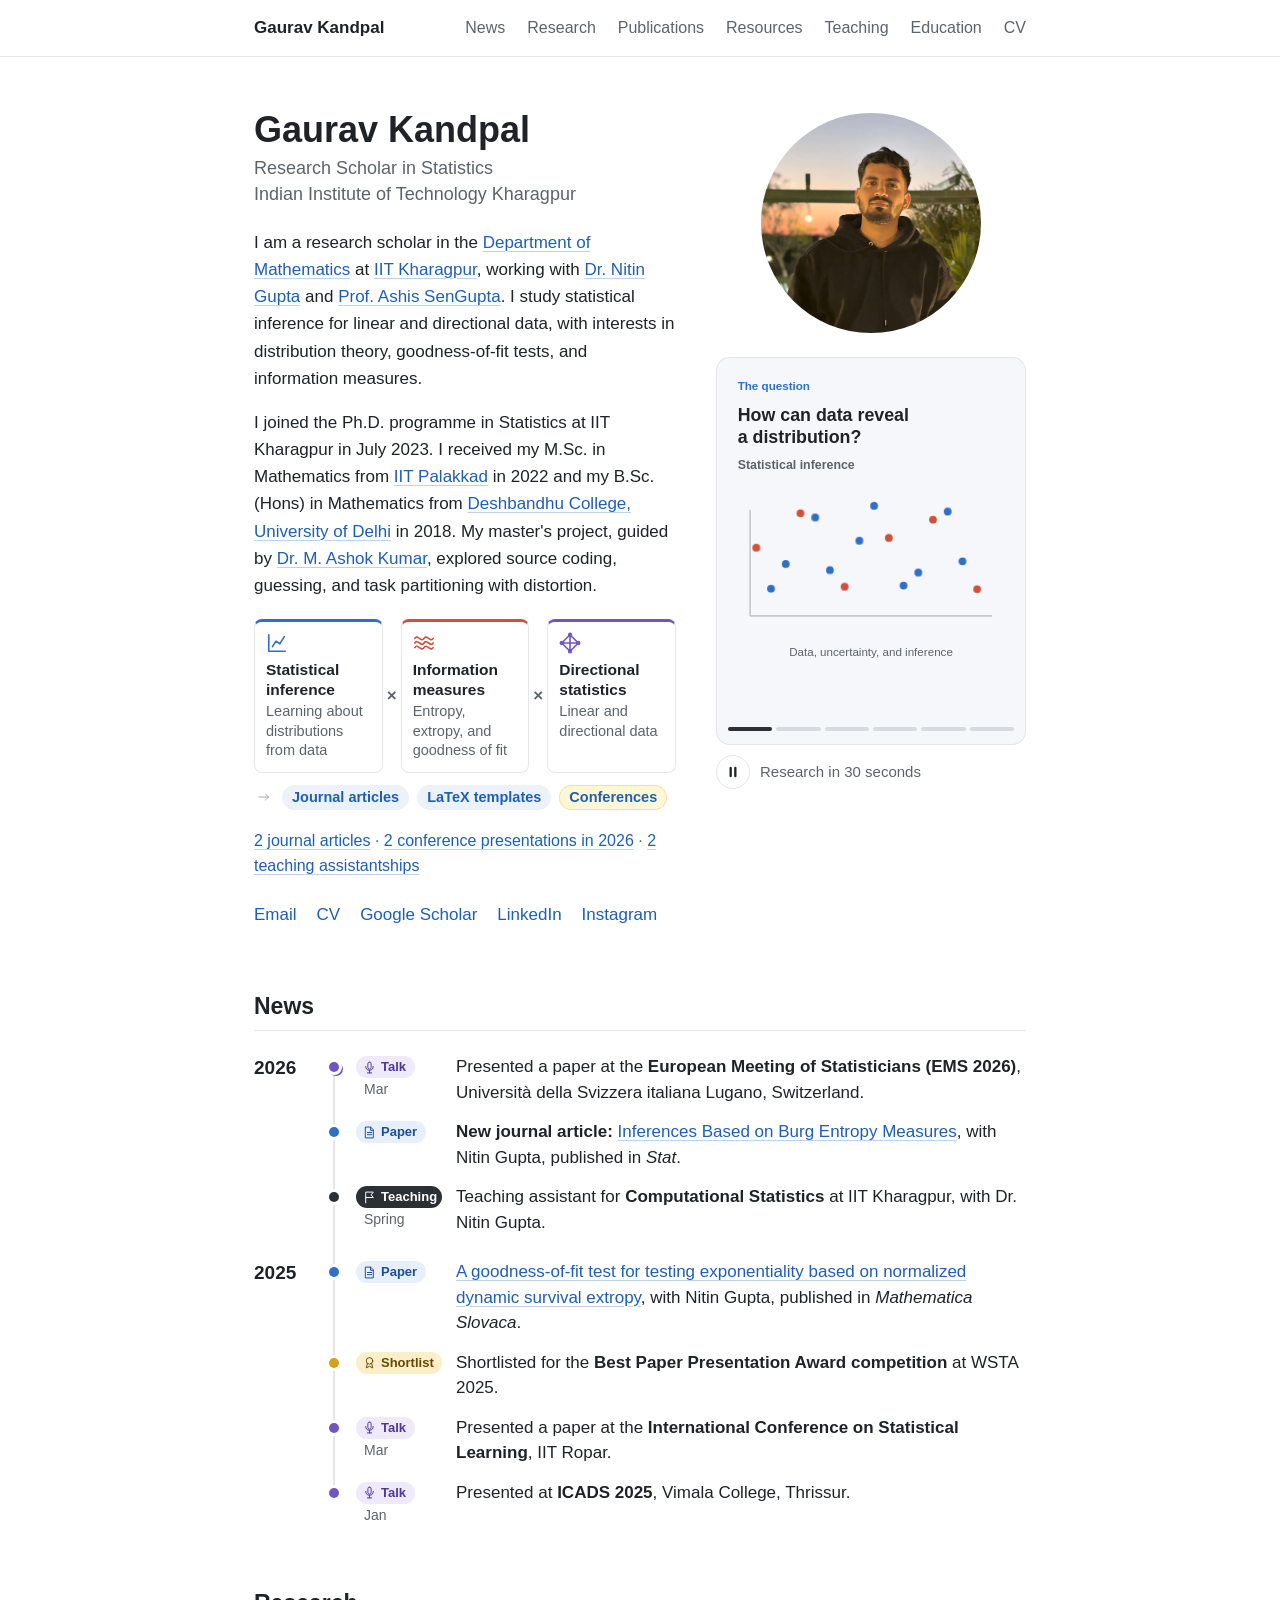
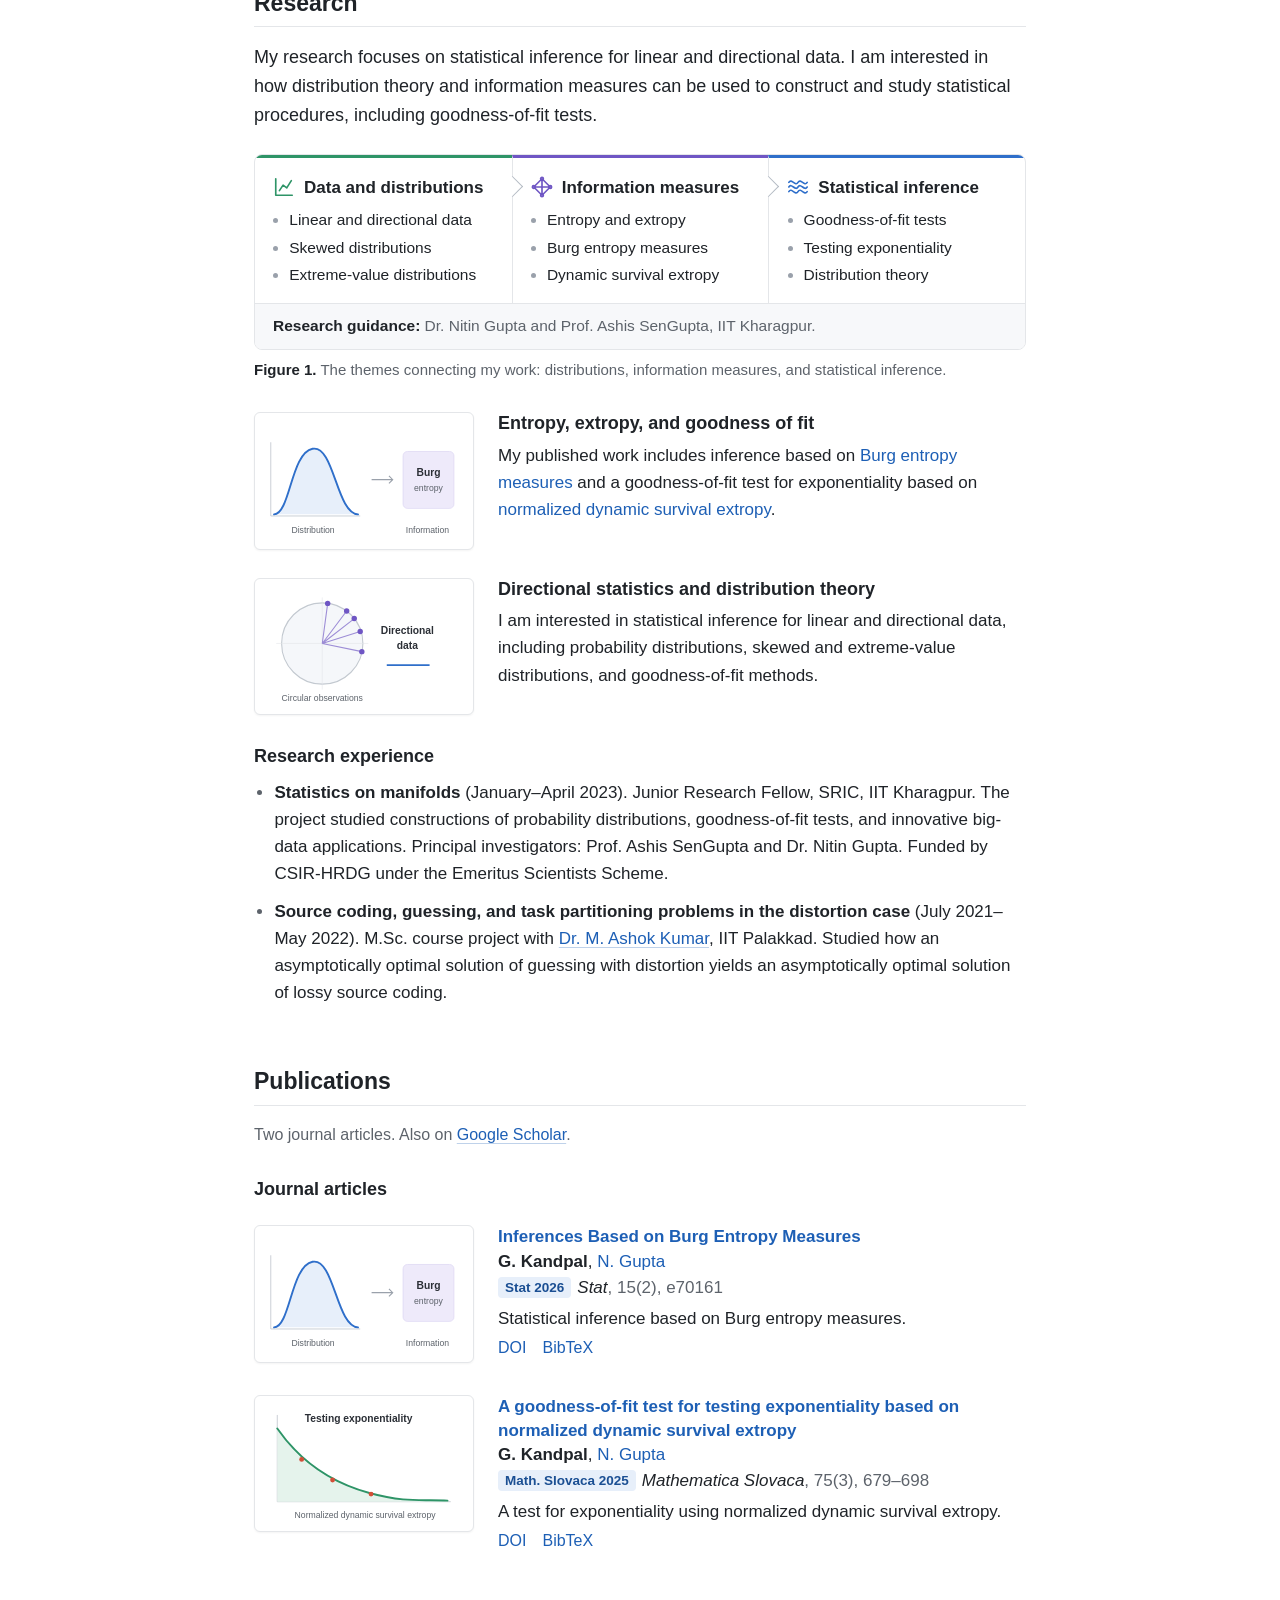
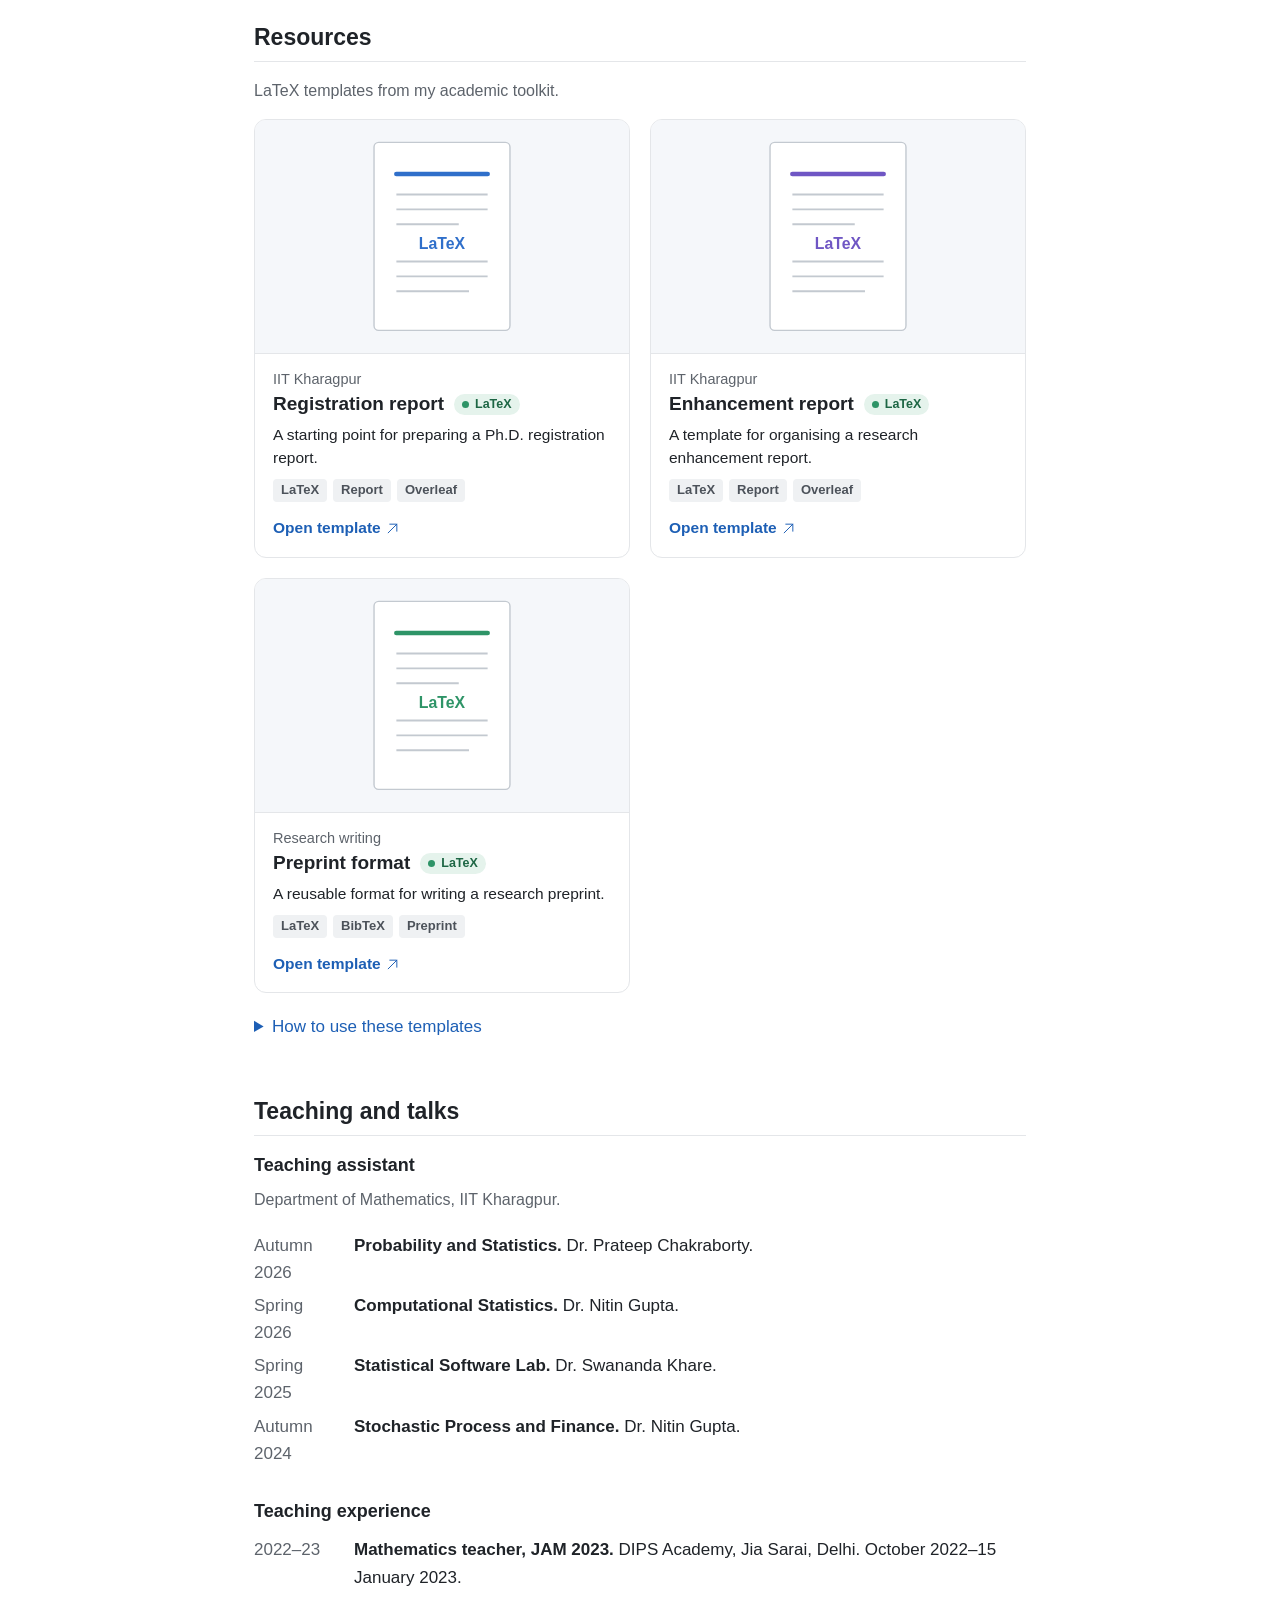
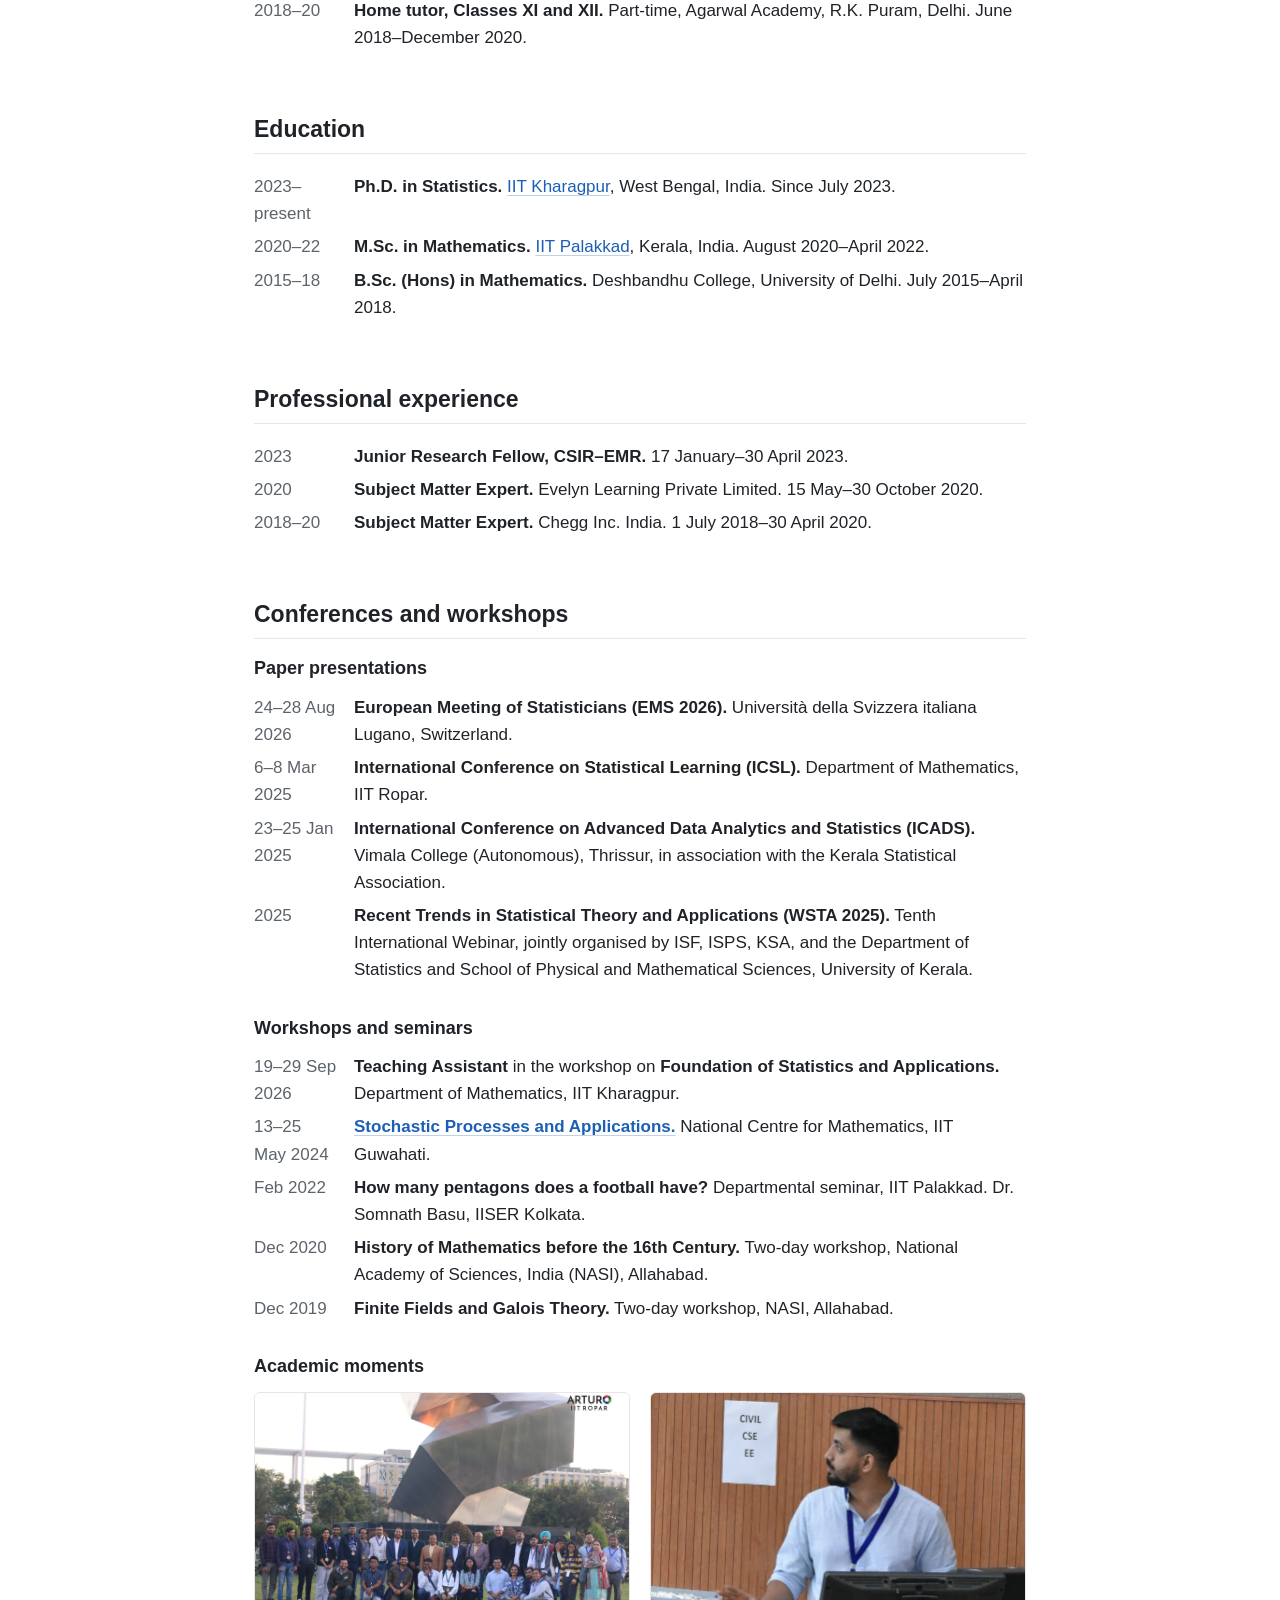
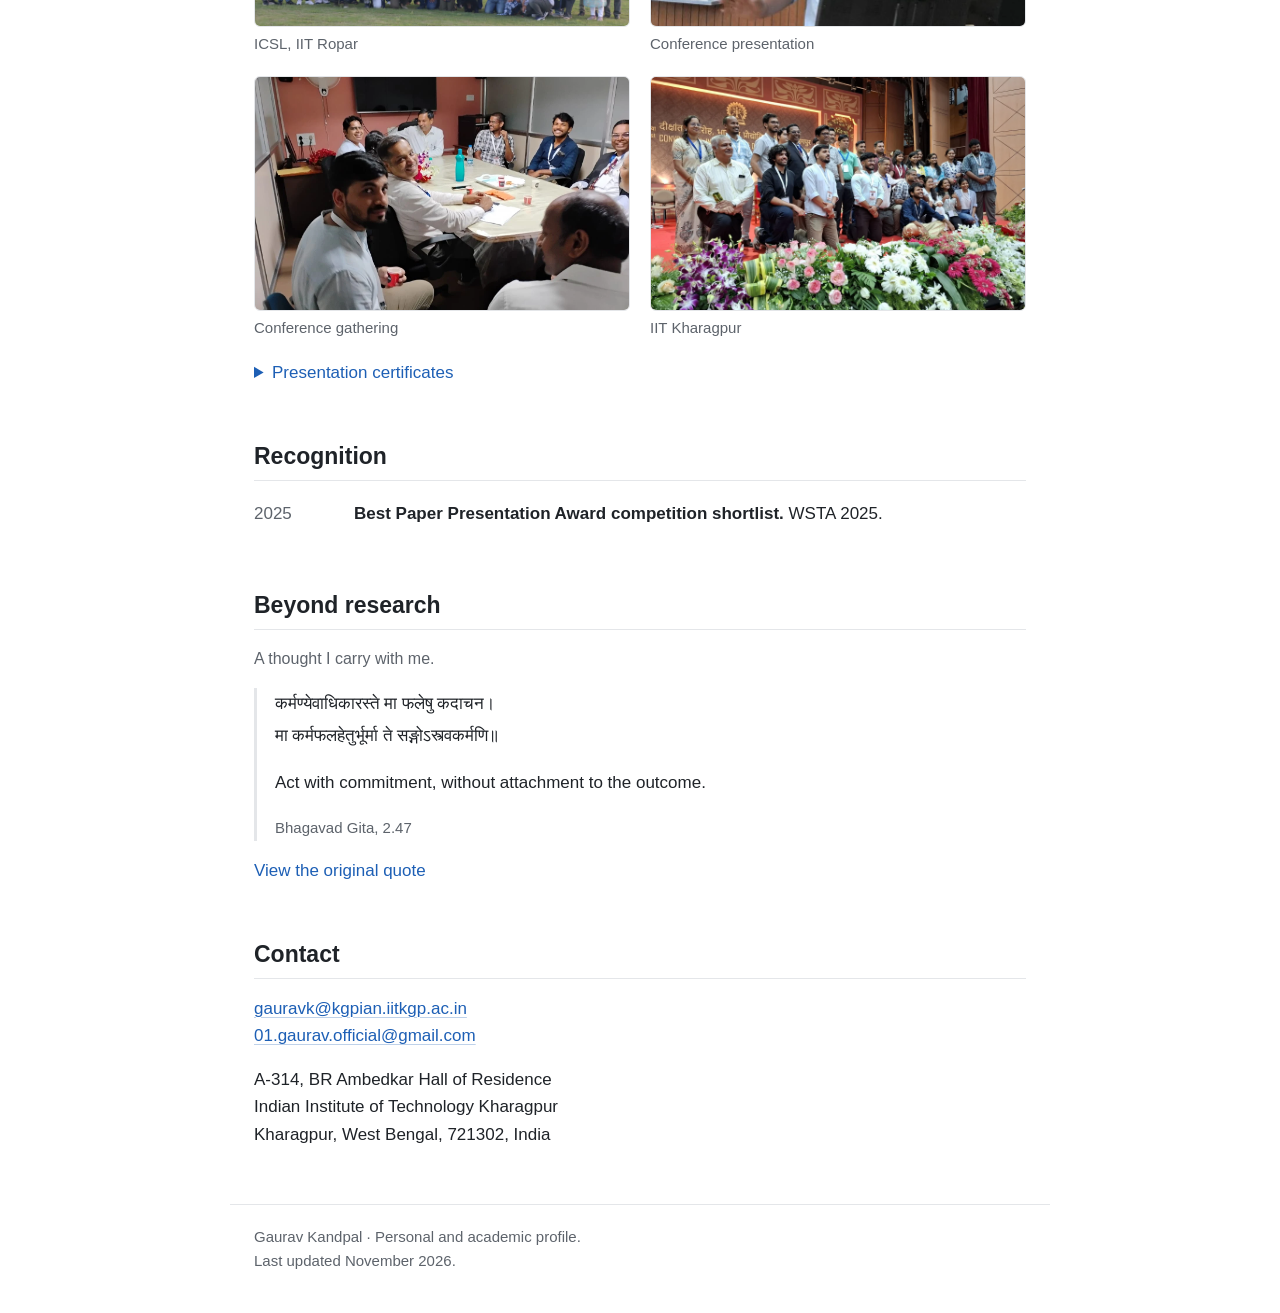
==== index.html @ 9974dfd2 "Update index.html" ====
<!doctype html>
<html lang="en">
<head>
  <meta charset="utf-8">
  <meta name="viewport" content="width=device-width, initial-scale=1">
  <title>Gaurav Kandpal</title>
  <meta name="description" content="Gaurav Kandpal, Research Scholar in Statistics at IIT Kharagpur. Statistical inference, directional statistics, goodness-of-fit tests, entropy and extropy.">
  <meta name="theme-color" content="#ffffff">
  <meta property="og:title" content="Gaurav Kandpal | Statistics, IIT Kharagpur">
  <meta property="og:description" content="Personal and academic profile, research, publications, teaching, and resources.">
  <meta property="og:type" content="website">
  <link rel="icon" href="assets/favicon.svg" type="image/svg+xml">
  <link rel="preload" href="assets/SourceSans3-Roman.woff2" as="font" type="font/woff2" crossorigin>
  <link rel="stylesheet" href="style.css">
  <script src="app.js" defer></script>
</head>
<body>
<a class="skip" href="#main">Skip to content</a>
<svg class="symbol-library" xmlns="http://www.w3.org/2000/svg" aria-hidden="true"><defs>
  <symbol id="icon-chart" viewBox="0 0 24 24"><path d="M3 3v18h18M7 16l4-6 4 3 5-8"/></symbol>
  <symbol id="icon-wave" viewBox="0 0 24 24"><path d="M2 7c3-5 7 5 10 0s7 5 10 0M2 12c3-5 7 5 10 0s7 5 10 0M2 17c3-5 7 5 10 0s7 5 10 0"/></symbol>
  <symbol id="icon-model" viewBox="0 0 24 24"><path d="M12 3 3 12l9 9 9-9zM3 12h18M12 3v18"/><circle cx="12" cy="3" r="1.5"/><circle cx="3" cy="12" r="1.5"/><circle cx="21" cy="12" r="1.5"/><circle cx="12" cy="21" r="1.5"/></symbol>
  <symbol id="icon-paper" viewBox="0 0 24 24"><path d="M5 2h9l5 5v15H5zM14 2v6h5M8 12h8M8 16h8"/></symbol>
  <symbol id="icon-talk" viewBox="0 0 24 24"><rect x="9" y="2" width="6" height="13" rx="3"/><path d="M5 10a7 7 0 0 0 14 0M12 17v5M8 22h8"/></symbol>
  <symbol id="icon-award" viewBox="0 0 24 24"><circle cx="12" cy="9" r="6"/><path d="m8 14-2 8 6-3 6 3-2-8"/></symbol>
  <symbol id="icon-flag" viewBox="0 0 24 24"><path d="M5 22V2h14l-4 5 4 5H5"/></symbol>
  <symbol id="icon-arrow" viewBox="0 0 24 24"><path d="M2 12h19m-6-6 6 6-6 6"/></symbol>
  <symbol id="icon-pause" viewBox="0 0 24 24"><path d="M8 5v14M16 5v14" stroke-width="4"/></symbol>
  <symbol id="icon-play" viewBox="0 0 24 24"><path d="m8 4 12 8-12 8z" fill="currentColor" stroke="none"/></symbol>
  <symbol id="icon-out" viewBox="0 0 24 24"><path d="M7 4h13v13M20 4 4 20"/></symbol>
</defs></svg>
<header class="top"><div class="wrap top-inner">
  <a class="top-name" href="#about">Gaurav Kandpal</a>
  <nav class="top-nav" aria-label="Sections"><a href="#news">News</a><a href="#research">Research</a><a href="#publications">Publications</a><a href="#resources">Resources</a><a class="optional" href="#teaching">Teaching</a><a class="optional" href="#education">Education</a><a href="cv.html">CV</a></nav>
</div></header>
<main class="wrap" id="main">
<section class="intro" id="about">
  <div class="intro-text">
    <div class="intro-head"><h1>Gaurav Kandpal</h1><p class="role">Research Scholar in Statistics<span>Indian Institute of Technology Kharagpur</span></p></div>
    <div class="intro-body">
      <p>I am a research scholar in the <a href="https://www.iitkgp.ac.in/department/MA">Department of Mathematics</a> at <a href="https://www.iitkgp.ac.in/">IIT Kharagpur</a>, working with <a href="https://www.iitkgp.ac.in/department/MA/faculty/ma-nitin.gupta">Dr. Nitin Gupta</a> and <a href="https://faculty.ucr.edu/~ashis/">Prof. Ashis SenGupta</a>. I study statistical inference for linear and directional data, with interests in distribution theory, goodness-of-fit tests, and information measures.</p>
      <p>I joined the Ph.D. programme in Statistics at IIT Kharagpur in July 2023. I received my M.Sc. in Mathematics from <a href="https://iitpkd.ac.in/">IIT Palakkad</a> in 2022 and my B.Sc. (Hons) in Mathematics from <a href="https://www.du.ac.in/">Deshbandhu College, University of Delhi</a> in 2018. My master's project, guided by <a href="https://iitpkd.ac.in/people/ashokm">Dr. M. Ashok Kumar</a>, explored source coding, guessing, and task partitioning with distortion.</p>
      <div class="field-map" role="group" aria-label="Research at a glance"><div class="field-grid">
        <div class="field field-blue"><svg class="icon" aria-hidden="true"><use href="#icon-chart"/></svg><b>Statistical inference</b><span>Learning about distributions from data</span></div><span class="multiply" aria-hidden="true">&times;</span>
        <div class="field field-red"><svg class="icon" aria-hidden="true"><use href="#icon-wave"/></svg><b>Information measures</b><span>Entropy, extropy, and goodness of fit</span></div><span class="multiply" aria-hidden="true">&times;</span>
        <div class="field field-violet"><svg class="icon" aria-hidden="true"><use href="#icon-model"/></svg><b>Directional statistics</b><span>Linear and directional data</span></div>
      </div><p class="field-flow"><svg class="icon flow-arrow" aria-hidden="true"><use href="#icon-arrow"/></svg><a class="pill" href="#publications">Journal articles</a><a class="pill" href="#resources">LaTeX templates</a><a class="pill pill-gold" href="#conferences">Conferences</a></p></div>
      <p class="glance"><a href="#publications">2 journal articles</a> &middot; <a href="#conferences">2 conference presentations in 2026</a> &middot; <a href="#teaching">2 teaching assistantships</a></p>
      <p class="links"><a href="mailto:gauravk@kgpian.iitkgp.ac.in">Email</a><a href="cv.html">CV</a><a href="https://scholar.google.com/citations?user=chG6Z4gAAAAJ&amp;hl=en&amp;oi=ao">Google Scholar</a><a href="https://www.linkedin.com/in/gauravk0228/">LinkedIn</a><a href="https://www.instagram.com/_gaurav_k_2801/">Instagram</a></p>
    </div>
  </div>
  <div class="intro-side">
    <a class="portrait" href="assets/portrait.webp" aria-label="View Gaurav Kandpal's photograph"><img src="assets/portrait.webp" alt="Gaurav Kandpal" width="720" height="900" fetchpriority="high"></a>
    <figure class="story" aria-label="Research in 30 seconds">
      <div class="story-screen"><div id="story-stage" class="story-stage" role="img" aria-label="Statistical inference for linear and directional data"></div><div class="story-progress" role="group" aria-label="Animation scenes"></div></div>
      <figcaption class="story-caption"><button class="story-toggle" type="button" aria-label="Pause animation" title="Pause animation"><svg class="icon" aria-hidden="true"><use href="#icon-pause"/></svg></button><span>Research in 30 seconds</span></figcaption>
      <noscript><p>Statistical inference, information measures, directional data, goodness-of-fit tests, and distribution theory.</p></noscript>
    </figure>
  </div>
</section>
<section id="news"><h2>News</h2><div class="news-timeline">
  <div class="news-year"><h3>2026</h3><ul class="news-list">
<li class="news-item talk-news"><div class="news-meta"><span class="news-tag"><svg class="icon" aria-hidden="true"><use href="#icon-talk"/></svg>Talk</span><span class="news-date">Mar</span></div><p>Presented a paper at the <b>European Meeting of Statisticians (EMS 2026)</b>, Università della Svizzera italiana Lugano, Switzerland.</p></li>
    <li class="news-item paper-news"><div class="news-meta"><span class="news-tag"><svg class="icon" aria-hidden="true"><use href="#icon-paper"/></svg>Paper</span></div><p><b>New journal article:</b> <a href="#burg-paper">Inferences Based on Burg Entropy Measures</a>, with Nitin Gupta, published in <i>Stat</i>.</p></li>
    <li class="news-item career-news"><div class="news-meta"><span class="news-tag"><svg class="icon" aria-hidden="true"><use href="#icon-flag"/></svg>Teaching</span><span class="news-date">Spring</span></div><p>Teaching assistant for <b>Computational Statistics</b> at IIT Kharagpur, with Dr. Nitin Gupta.</p></li>
  </ul></div>
  <div class="news-year"><h3>2025</h3><ul class="news-list">
    <li class="news-item paper-news"><div class="news-meta"><span class="news-tag"><svg class="icon" aria-hidden="true"><use href="#icon-paper"/></svg>Paper</span></div><p><a href="#extropy-paper">A goodness-of-fit test for testing exponentiality based on normalized dynamic survival extropy</a>, with Nitin Gupta, published in <i>Mathematica Slovaca</i>.</p></li>
    <li class="news-item award-news"><div class="news-meta"><span class="news-tag"><svg class="icon" aria-hidden="true"><use href="#icon-award"/></svg>Shortlist</span></div><p>Shortlisted for the <b>Best Paper Presentation Award competition</b> at WSTA 2025.</p></li>
    <li class="news-item talk-news"><div class="news-meta"><span class="news-tag"><svg class="icon" aria-hidden="true"><use href="#icon-talk"/></svg>Talk</span><span class="news-date">Mar</span></div><p>Presented a paper at the <b>International Conference on Statistical Learning</b>, IIT Ropar.</p></li>
    <li class="news-item talk-news"><div class="news-meta"><span class="news-tag"><svg class="icon" aria-hidden="true"><use href="#icon-talk"/></svg>Talk</span><span class="news-date">Jan</span></div><p>Presented at <b>ICADS 2025</b>, Vimala College, Thrissur.</p></li>
  </ul></div>
</div></section>
<section id="research"><h2>Research</h2>
  <p class="lede">My research focuses on statistical inference for linear and directional data. I am interested in how distribution theory and information measures can be used to construct and study statistical procedures, including goodness-of-fit tests.</p>
  <figure class="research-map"><div class="research-map-grid">
    <div class="research-column green"><p><svg class="icon" aria-hidden="true"><use href="#icon-chart"/></svg>Data and distributions</p><ul><li>Linear and directional data</li><li>Skewed distributions</li><li>Extreme-value distributions</li></ul></div>
    <div class="research-column violet"><p><svg class="icon" aria-hidden="true"><use href="#icon-model"/></svg>Information measures</p><ul><li>Entropy and extropy</li><li>Burg entropy measures</li><li>Dynamic survival extropy</li></ul></div>
    <div class="research-column blue"><p><svg class="icon" aria-hidden="true"><use href="#icon-wave"/></svg>Statistical inference</p><ul><li>Goodness-of-fit tests</li><li>Testing exponentiality</li><li>Distribution theory</li></ul></div>
    <p class="research-base"><b>Research guidance:</b> Dr. Nitin Gupta and Prof. Ashis SenGupta, IIT Kharagpur.</p>
  </div><figcaption><b>Figure 1.</b> The themes connecting my work: distributions, information measures, and statistical inference.</figcaption></figure>
  <article class="research-row motion-card"><div class="figure-frame" data-figure="entropy"></div><div><h3>Entropy, extropy, and goodness of fit</h3><p>My published work includes inference based on <a href="#burg-paper">Burg entropy measures</a> and a goodness-of-fit test for exponentiality based on <a href="#extropy-paper">normalized dynamic survival extropy</a>.</p></div></article>
  <article class="research-row motion-card"><div class="figure-frame" data-figure="directional"></div><div><h3>Directional statistics and distribution theory</h3><p>I am interested in statistical inference for linear and directional data, including probability distributions, skewed and extreme-value distributions, and goodness-of-fit methods.</p></div></article>
  <h3>Research experience</h3><ul class="projects">
    <li><b>Statistics on manifolds</b> (January&ndash;April 2023). Junior Research Fellow, SRIC, IIT Kharagpur. The project studied constructions of probability distributions, goodness-of-fit tests, and innovative big-data applications. Principal investigators: Prof. Ashis SenGupta and Dr. Nitin Gupta. Funded by CSIR-HRDG under the Emeritus Scientists Scheme.</li>
    <li><b>Source coding, guessing, and task partitioning problems in the distortion case</b> (July 2021&ndash;May 2022). M.Sc. course project with <a href="https://iitpkd.ac.in/people/ashokm">Dr. M. Ashok Kumar</a>, IIT Palakkad. Studied how an asymptotically optimal solution of guessing with distortion yields an asymptotically optimal solution of lossy source coding.</li>
  </ul>
</section>
<section id="publications"><h2>Publications</h2><p class="aside">Two journal articles. Also on <a href="https://scholar.google.com/citations?user=chG6Z4gAAAAJ&amp;hl=en&amp;oi=ao">Google Scholar</a>.</p><h3>Journal articles</h3>
  <ol class="publications">
    <li class="publication motion-card" id="burg-paper"><div class="figure-frame" data-figure="entropy"></div><div><a class="publication-title" href="https://doi.org/10.1002/sta4.70161">Inferences Based on Burg Entropy Measures</a><span class="authors"><b>G. Kandpal</b>, <a href="https://www.iitkgp.ac.in/department/MA/faculty/ma-nitin.gupta">N. Gupta</a></span><span class="venue"><span class="badge">Stat 2026</span><i>Stat</i>, 15(2), e70161</span><p class="publication-note">Statistical inference based on Burg entropy measures.</p><div class="publication-links"><a href="https://doi.org/10.1002/sta4.70161">DOI</a><button type="button" data-bib="bib-burg" aria-expanded="false" aria-controls="bib-burg">BibTeX</button></div><pre class="bib" id="bib-burg" hidden>@article{kandpal2026burg,
  title = {Inferences Based on Burg Entropy Measures},
  author = {Kandpal, Gaurav and Gupta, Nitin},
  journal = {Stat},
  volume = {15},
  number = {2},
  pages = {e70161},
  year = {2026},
  doi = {10.1002/sta4.70161}
}</pre></div></li>
    <li class="publication motion-card" id="extropy-paper"><div class="figure-frame" data-figure="exponential"></div><div><a class="publication-title" href="https://doi.org/10.1515/ms-2025-0050">A goodness-of-fit test for testing exponentiality based on normalized dynamic survival extropy</a><span class="authors"><b>G. Kandpal</b>, <a href="https://www.iitkgp.ac.in/department/MA/faculty/ma-nitin.gupta">N. Gupta</a></span><span class="venue"><span class="badge">Math. Slovaca 2025</span><i>Mathematica Slovaca</i>, 75(3), 679&ndash;698</span><p class="publication-note">A test for exponentiality using normalized dynamic survival extropy.</p><div class="publication-links"><a href="https://doi.org/10.1515/ms-2025-0050">DOI</a><button type="button" data-bib="bib-extropy" aria-expanded="false" aria-controls="bib-extropy">BibTeX</button></div><pre class="bib" id="bib-extropy" hidden>@article{kandpal2025extropy,
  title = {A goodness-of-fit test for testing exponentiality
           based on normalized dynamic survival extropy},
  author = {Kandpal, Gaurav and Gupta, Nitin},
  journal = {Mathematica Slovaca},
  volume = {75},
  number = {3},
  pages = {679--698},
  year = {2025},
  doi = {10.1515/ms-2025-0050}
}</pre></div></li>
  </ol>
</section>
<section id="resources"><h2>Resources</h2><p class="aside">LaTeX templates from my academic toolkit.</p><div class="resources-grid">
  <article class="resource motion-card"><div class="resource-figure" data-document="Registration report"></div><div class="resource-body"><p class="resource-sub">IIT Kharagpur</p><h3><a href="https://drive.google.com/file/d/1v6lrARr4kvzVKteRxZ3k4sRyKNLY1w00/view?usp=sharing">Registration report</a><span class="resource-label">LaTeX</span></h3><p>A starting point for preparing a Ph.D. registration report.</p><ul class="tags"><li>LaTeX</li><li>Report</li><li>Overleaf</li></ul><a class="resource-link" href="https://drive.google.com/file/d/1v6lrARr4kvzVKteRxZ3k4sRyKNLY1w00/view?usp=sharing">Open template <svg class="icon" aria-hidden="true"><use href="#icon-out"/></svg></a></div></article>
  <article class="resource motion-card"><div class="resource-figure" data-document="Enhancement report"></div><div class="resource-body"><p class="resource-sub">IIT Kharagpur</p><h3><a href="https://drive.google.com/file/d/1tfnVivuXycW6bYRBl7GaI7mobEVwZPBt/view?usp=sharing">Enhancement report</a><span class="resource-label">LaTeX</span></h3><p>A template for organising a research enhancement report.</p><ul class="tags"><li>LaTeX</li><li>Report</li><li>Overleaf</li></ul><a class="resource-link" href="https://drive.google.com/file/d/1tfnVivuXycW6bYRBl7GaI7mobEVwZPBt/view?usp=sharing">Open template <svg class="icon" aria-hidden="true"><use href="#icon-out"/></svg></a></div></article>
  <article class="resource motion-card"><div class="resource-figure" data-document="Research preprint"></div><div class="resource-body"><p class="resource-sub">Research writing</p><h3><a href="https://drive.google.com/file/d/1yzIr12hQRHCU3cCS72TBfUpImr64Kq9B/view?usp=sharing">Preprint format</a><span class="resource-label">LaTeX</span></h3><p>A reusable format for writing a research preprint.</p><ul class="tags"><li>LaTeX</li><li>BibTeX</li><li>Preprint</li></ul><a class="resource-link" href="https://drive.google.com/file/d/1yzIr12hQRHCU3cCS72TBfUpImr64Kq9B/view?usp=sharing">Open template <svg class="icon" aria-hidden="true"><use href="#icon-out"/></svg></a></div></article>
</div><details class="template-help"><summary>How to use these templates</summary><ol><li>Download the ZIP file from the template link.</li><li>In <a href="https://www.overleaf.com/">Overleaf</a>, choose <b>New Project &rarr; Upload Project</b> and select the ZIP.</li><li>Edit the <code>.tex</code> file, add your BibTeX references to <code>ref.bib</code>, and compile.</li></ol></details></section>
<section id="teaching"><h2>Teaching and talks</h2><h3>Teaching assistant</h3><p class="aside">Department of Mathematics, IIT Kharagpur.</p><ul class="dated"><li><span class="when">Autumn 2026</span><p><b>Probability and Statistics.</b> Dr. Prateep Chakraborty.</p></li><li><span class="when">Spring 2026</span><p><b>Computational Statistics.</b> Dr. Nitin Gupta.</p></li><li><span class="when">Spring 2025</span><p><b>Statistical Software Lab.</b> Dr. Swananda Khare.</p></li><li><span class="when">Autumn 2024</span><p><b>Stochastic Process and Finance.</b> Dr. Nitin Gupta.</p></li></ul><h3>Teaching experience</h3><ul class="dated"><li><span class="when">2022&ndash;23</span><p><b>Mathematics teacher, JAM 2023.</b> DIPS Academy, Jia Sarai, Delhi. October 2022&ndash;15 January 2023.</p></li><li><span class="when">2018&ndash;20</span><p><b>Home tutor, Classes XI and XII.</b> Part-time, Agarwal Academy, R.K. Puram, Delhi. June 2018&ndash;December 2020.</p></li></ul></section>
<section id="education"><h2>Education</h2><ul class="dated"><li><span class="when">2023&ndash;present</span><p><b>Ph.D. in Statistics.</b> <a href="https://www.iitkgp.ac.in/">IIT Kharagpur</a>, West Bengal, India. Since July 2023.</p></li><li><span class="when">2020&ndash;22</span><p><b>M.Sc. in Mathematics.</b> <a href="https://iitpkd.ac.in/">IIT Palakkad</a>, Kerala, India. August 2020&ndash;April 2022.</p></li><li><span class="when">2015&ndash;18</span><p><b>B.Sc. (Hons) in Mathematics.</b> Deshbandhu College, University of Delhi. July 2015&ndash;April 2018.</p></li></ul></section>
<section id="experience"><h2>Professional experience</h2><ul class="dated"><li><span class="when">2023</span><p><b>Junior Research Fellow, CSIR&ndash;EMR.</b> 17 January&ndash;30 April 2023.</p></li><li><span class="when">2020</span><p><b>Subject Matter Expert.</b> Evelyn Learning Private Limited. 15 May&ndash;30 October 2020.</p></li><li><span class="when">2018&ndash;20</span><p><b>Subject Matter Expert.</b> Chegg Inc. India. 1 July 2018&ndash;30 April 2020.</p></li></ul></section>
<section id="conferences"><h2>Conferences and workshops</h2><h3>Paper presentations</h3><ul class="dated"><li><span class="when">24&ndash;28 Aug 2026</span><p><b>European Meeting of Statisticians (EMS 2026).</b> Università della Svizzera italiana Lugano, Switzerland.</p></li><li><span class="when">6&ndash;8 Mar 2025</span><p><b>International Conference on Statistical Learning (ICSL).</b> Department of Mathematics, IIT Ropar.</p></li><li><span class="when">23&ndash;25 Jan 2025</span><p><b>International Conference on Advanced Data Analytics and Statistics (ICADS).</b> Vimala College (Autonomous), Thrissur, in association with the Kerala Statistical Association.</p></li><li><span class="when">2025</span><p><b>Recent Trends in Statistical Theory and Applications (WSTA 2025).</b> Tenth International Webinar, jointly organised by ISF, ISPS, KSA, and the Department of Statistics and School of Physical and Mathematical Sciences, University of Kerala.</p></li></ul>
  <h3>Workshops and seminars</h3><ul class="dated"><li><span class="when">19&ndash;29 Sep 2026</span><p><b>Teaching Assistant</b> in the workshop on <b>Foundation of Statistics and Applications.</b> Department of Mathematics, IIT Kharagpur.</p></li><li><span class="when">13&ndash;25 May 2024</span><p><a href="https://www.atmschools.org/school/2024/AIS/spa"><b>Stochastic Processes and Applications.</b></a> National Centre for Mathematics, IIT Guwahati.</p></li><li><span class="when">Feb 2022</span><p><b>How many pentagons does a football have?</b> Departmental seminar, IIT Palakkad. Dr. Somnath Basu, IISER Kolkata.</p></li><li><span class="when">Dec 2020</span><p><b>History of Mathematics before the 16th Century.</b> Two-day workshop, National Academy of Sciences, India (NASI), Allahabad.</p></li><li><span class="when">Dec 2019</span><p><b>Finite Fields and Galois Theory.</b> Two-day workshop, NASI, Allahabad.</p></li></ul>
  <h3>Academic moments</h3><div class="gallery"><a href="gallery-01.webp" data-gallery data-caption="ICSL, IIT Ropar"><img src="gallery-01.webp" alt="Group photograph at ICSL, IIT Ropar" width="1400" height="933" loading="lazy"><span>ICSL, IIT Ropar</span></a><a href="gallery-03.webp" data-gallery data-caption="International conference presentation"><img src="gallery-03.webp" alt="Gaurav Kandpal presenting at an international conference" width="1400" height="933" loading="lazy"><span>Conference presentation</span></a><a href="gallery-05.webp" data-gallery data-caption="Conference gathering"><img src="gallery-05.webp" alt="Gaurav Kandpal with conference participants" width="1400" height="933" loading="lazy"><span>Conference gathering</span></a><a href="gallery-07.webp" data-gallery data-caption="Academic gathering at IIT Kharagpur"><img src="gallery-07.webp" alt="Academic gathering at IIT Kharagpur" width="1400" height="933" loading="lazy"><span>IIT Kharagpur</span></a></div>
  <details class="certificates"><summary>Presentation certificates</summary><div class="gallery certificate-grid"><a href="gallery-02.webp" data-gallery data-caption="ICSL 2025: paper presentation"><img src="gallery-02.webp" alt="ICSL 2025 presentation certificate" loading="lazy"><span>ICSL 2025</span></a><a href="gallery-04.webp" data-gallery data-caption="WSTA 2025: paper presentation"><img src="gallery-04.webp" alt="WSTA 2025 presentation certificate" loading="lazy"><span>WSTA 2025</span></a><a href="gallery-06.webp" data-gallery data-caption="WSTA 2025: best-paper shortlist"><img src="gallery-06.webp" alt="Certificate confirming shortlisting for the WSTA Best Paper Presentation Award competition" loading="lazy"><span>WSTA best-paper shortlist</span></a><a href="gallery-08.webp" data-gallery data-caption="ICADS 2025: paper presentation"><img src="gallery-08.webp" alt="ICADS 2025 presentation certificate" loading="lazy"><span>ICADS 2025</span></a></div></details>
</section>
<section id="awards"><h2>Recognition</h2><ul class="dated"><li><span class="when">2025</span><p><b>Best Paper Presentation Award competition shortlist.</b> WSTA 2025.</p></li></ul></section>
<section id="personal"><h2>Beyond research</h2><p class="aside">A thought I carry with me.</p><blockquote><p lang="sa">कर्मण्येवाधिकारस्ते मा फलेषु कदाचन।<br>मा कर्मफलहेतुर्भूर्मा ते सङ्गोऽस्त्वकर्मणि॥</p><p>Act with commitment, without attachment to the outcome.</p><cite>Bhagavad Gita, 2.47</cite></blockquote><a href="assets/quote.webp" data-gallery data-caption="Quote for my life">View the original quote</a></section>
<section id="contact"><h2>Contact</h2><p><a href="mailto:gauravk@kgpian.iitkgp.ac.in">gauravk@kgpian.iitkgp.ac.in</a><br><a href="mailto:01.gaurav.official@gmail.com">01.gaurav.official@gmail.com</a></p><address>A-314, BR Ambedkar Hall of Residence<br>Indian Institute of Technology Kharagpur<br>Kharagpur, West Bengal, 721302, India</address></section>
</main><footer class="wrap foot"><p>Gaurav Kandpal &middot; Personal and academic profile.<br>Last updated November 2026.</p></footer>
<dialog id="photo-dialog" aria-labelledby="photo-caption"><button type="button" class="dialog-close" aria-label="Close photograph" title="Close photograph">&times;</button><img id="photo-full" alt=""><p id="photo-caption"></p></dialog>
</body></html>
---- style.css ----
@font-face {
  font-family:"Source Sans 3";
  src:url("assets/SourceSans3-Roman.woff2") format("woff2");
  font-style:normal;
  font-weight:200 900;
  font-display:swap
}
@font-face {
  font-family:"Source Sans 3";
  src:url("assets/SourceSans3-Italic.woff2") format("woff2");
  font-style:italic;
  font-weight:200 900;
  font-display:swap
}
@font-face {
  font-family:Noto Devanagari;
  src:url("assets/noto-devanagari-0.ttf");
  font-display:swap
}
:root {
  --ink:#1f2328;
  --muted:#5d636b;
  --rule:#e4e6e9;
  --link:#1d5fb5;
  --hover:#0f3f80;
  --blue:#2f6fca;
  --red:#d24f38;
  --violet:#6f56c4;
  --green:#2e9467;
  --gutter:24px;
  color-scheme:light
}
* {
  box-sizing:border-box
}
html {
  scroll-behavior:smooth;
  scroll-padding-top:72px;
  text-size-adjust:100%;
  -webkit-text-size-adjust:100%
}
body {
  margin:0;
  background:#fff;
  color:var(--ink);
  font:17px/1.6 "Source Sans 3","Source Sans Pro",-apple-system,"Segoe UI",Arial,sans-serif;
  -webkit-font-smoothing:antialiased;
  text-rendering:optimizeLegibility;
  letter-spacing:0
}
p {
  margin:0 0 1em
}
b,strong {
  font-weight:600
}
a {
  color:var(--link);
  text-decoration:none
}
a:hover {
  color:var(--hover);
  text-decoration:underline;
  text-underline-offset:.18em
}
button {
  font:inherit;
  cursor:pointer
}
a:focus-visible,button:focus-visible,summary:focus-visible {
  outline:2px solid var(--link);
  outline-offset:3px
}
img {
  display:block;
  max-width:100%;
  height:auto
}
svg {
  max-width:100%
}
address {
  font-style:normal
}
.wrap {
  max-width:820px;
  margin:0 auto;
  padding:0 var(--gutter)
}
.icon {
  width:22px;
  height:22px;
  fill:none;
  stroke:currentColor;
  stroke-width:1.8;
  stroke-linecap:round;
  stroke-linejoin:round;
  flex:none
}
.symbol-library {
  position:absolute;
  width:0;
  height:0;
  overflow:hidden
}
.skip {
  position:absolute;
  top:-80px;
  left:12px;
  z-index:30;
  background:var(--ink);
  color:#fff;
  padding:8px 12px
}
.skip:focus {
  top:12px
}
.intro-body>p:not(.links) a,section>p a,.dated a,.projects a,.news-item a {
  text-decoration:underline;
  text-decoration-color:#1d5fb548;
  text-underline-offset:.18em;
  text-decoration-thickness:1px
}
.top {
  position:sticky;
  top:0;
  z-index:10;
  border-bottom:1px solid var(--rule);
  background:#fffffff7
}
.top-inner {
  height:56px;
  display:flex;
  align-items:center;
  justify-content:space-between;
  gap:24px
}
.top-name {
  font-size:17px;
  font-weight:600;
  color:var(--ink);
  white-space:nowrap
}
.top-name:hover {
  color:var(--ink);
  text-decoration:none
}
.top-nav {
  display:flex;
  gap:22px;
  font-size:16px
}
.top-nav a {
  color:var(--muted);
  white-space:nowrap
}
.top-nav a:hover {
  color:var(--ink)
}
.intro {
  display:grid;
  grid-template-columns:minmax(0,1fr) clamp(270px,36vw,310px);
  gap:40px;
  align-items:start;
  padding:52px 0 8px
}
.intro h1 {
  margin:0;
  font-size:36px;
  line-height:1.15;
  font-weight:600;
  letter-spacing:0
}
.role {
  font-size:18px;
  line-height:1.4;
  margin:6px 0 22px;
  color:var(--muted)
}
.role span {
  display:block
}
.intro-side {
  display:flex;
  flex-direction:column;
  align-items:center;
  gap:24px;
  padding-top:4px;
  min-width:0
}
.portrait {
  border-radius:50%
}
.portrait img {
  width:220px;
  height:220px;
  border-radius:50%;
  object-fit:cover;
  object-position:center 34%
}
.glance {
  font-size:16px;
  color:var(--muted)
}
.links {
  display:flex;
  flex-wrap:wrap;
  gap:4px 20px;
  font-weight:500;
  margin:22px 0 0
}
.field-map {
  margin:20px 0 18px
}
.field-grid {
  display:grid;
  grid-template-columns:minmax(0,1fr) 18px minmax(0,1fr) 18px minmax(0,1fr);
  align-items:stretch
}
.field {
  border:1px solid var(--rule);
  border-top:3px solid;
  border-radius:8px;
  padding:10px 11px 11px;
  min-width:0
}
.field-blue {
  border-top-color:var(--blue)
}
.field-red {
  border-top-color:var(--red)
}
.field-violet {
  border-top-color:var(--violet)
}
.field .icon {
  display:block;
  margin-bottom:6px
}
.field-blue .icon {
  color:var(--blue)
}
.field-red .icon {
  color:var(--red)
}
.field-violet .icon {
  color:var(--violet)
}
.field b {
  display:block;
  font-size:15.5px;
  line-height:1.25
}
.field span {
  display:block;
  font-size:14.5px;
  line-height:1.35;
  color:var(--muted);
  margin-top:3px
}
.multiply {
  align-self:center;
  justify-self:center;
  font-size:17px;
  font-weight:600;
  color:var(--muted)
}
.field-flow {
  display:flex;
  align-items:center;
  flex-wrap:wrap;
  gap:8px;
  margin:12px 0 0
}
.flow-arrow {
  width:20px;
  height:12px;
  color:#9aa1ab
}
.pill {
  background:#edf2fa;
  border-radius:99px;
  padding:1px 10px;
  font-size:14.5px;
  font-weight:600;
  white-space:nowrap
}
.pill:hover {
  background:#e1eaf7;
  text-decoration:none
}
.pill-gold {
  background:#fff7d6;
  box-shadow:inset 0 0 0 1px #f1e2a8
}
.pill-gold:hover {
  background:#fdefc2
}
.story {
  width:100%;
  margin:0
}
.story-screen {
  position:relative;
  background:#f5f7fa;
  border-radius:14px;
  overflow:hidden;
  box-shadow:inset 0 0 0 1px var(--rule);
  aspect-ratio:4/5
}
.story-stage {
  position:absolute;
  inset:0
}
.story-slide {
  position:absolute;
  inset:0;
  opacity:0;
  visibility:hidden;
  transition:opacity .35s ease
}
.story-slide.active {
  opacity:1;
  visibility:visible
}
.story-slide svg {
  width:100%;
  height:100%;
  font-family:inherit
}
.story-slide text {
  fill:#1f2328
}
.story-slide .kicker {
  font-size:15px;
  font-weight:700;
  fill:var(--blue)
}
.story-slide .headline {
  font-size:23px;
  font-weight:700
}
.story-slide .subline {
  font-size:16px;
  font-weight:600;
  fill:var(--muted)
}
.story-slide .label {
  font-size:16px;
  font-weight:600
}
.story-slide .big {
  font-size:34px;
  font-weight:700
}
.story-slide .caption {
  font-size:15px;
  fill:var(--muted)
}
.story-progress {
  position:absolute;
  bottom:6px;
  left:12px;
  right:12px;
  display:flex;
  gap:4px
}
.story-progress button {
  border:0;
  background:none;
  padding:8px 0;
  flex:1;
  min-width:0
}
.story-progress span {
  display:block;
  height:4px;
  border-radius:2px;
  background:#d6dbe1;
  overflow:hidden
}
.story-progress i {
  display:block;
  width:0;
  height:100%;
  background:#2b2f36
}
.story-progress button.complete i {
  width:100%
}
.story-progress button[aria-current="step"] i {
  animation:scene-progress 5s linear forwards
}
.story.paused .story-progress i {
  animation-play-state:paused
}
.story-caption {
  display:flex;
  align-items:center;
  gap:10px;
  font-size:15px;
  color:var(--muted);
  margin-top:10px
}
.story-toggle {
  display:grid;
  place-items:center;
  border:1px solid var(--rule);
  border-radius:50%;
  background:#fff;
  width:34px;
  height:34px;
  padding:0;
  color:var(--ink);
  flex:none
}
.story-toggle:hover {
  border-color:#b9c0c8
}
.story-toggle .icon {
  width:14px;
  height:14px
}
.story-slide.active .draw {
  stroke-dasharray:1;
  animation:trace 1.3s ease both
}
.story-slide.active .pop {
  transform-box:fill-box;
  transform-origin:center;
  animation:appear .7s ease both
}
.story-slide.active .float {
  animation:float 2.2s ease-in-out infinite
}
.story.paused .story-slide * {
  animation-play-state:paused
}
main>section:not(.intro) {
  padding-top:44px
}
main>section+section {
  margin-top:12px
}
h2 {
  font-size:23px;
  line-height:1.3;
  font-weight:600;
  margin:0 0 16px;
  border-bottom:1px solid var(--rule);
  padding-bottom:8px
}
h3 {
  font-size:18px;
  line-height:1.3;
  font-weight:600;
  margin:30px 0 10px
}
h2+h3 {
  margin-top:18px
}
.aside {
  font-size:16px;
  color:var(--muted)
}
.lede {
  font-size:18px
}
.dated {
  list-style:none;
  padding:0;
  margin:0 0 1em
}
.dated li {
  display:grid;
  grid-template-columns:5.25rem minmax(0,1fr);
  gap:16px;
  padding:3px 0
}
.when {
  color:var(--muted);
  font-variant-numeric:tabular-nums;
  white-space:nowrap
}
.dated p {
  margin:0
}
.projects {
  padding-left:1.2em;
  margin:0 0 1em
}
.projects li {
  margin-bottom:.6em
}
.projects li::marker {
  color:var(--muted)
}
.news-year {
  display:grid;
  grid-template-columns:58px minmax(0,1fr);
  gap:14px
}
.news-year>h3 {
  position:sticky;
  top:72px;
  align-self:start;
  font-size:19px;
  font-weight:700;
  font-variant-numeric:tabular-nums;
  margin:0;
  padding-top:9px
}
.news-list {
  list-style:none;
  margin:0;
  padding:0
}
.news-item {
  --c:var(--blue);
  --tag-bg:#e7effa;
  --tag-fg:#1b4f93;
  position:relative;
  display:grid;
  grid-template-columns:86px minmax(0,1fr);
  gap:14px;
  padding:7px 10px 7px 30px;
  margin-right:-10px;
  border-radius:6px;
  line-height:1.5;
  transition:background-color .2s
}
.news-item:before {
  content:"";
  position:absolute;
  left:7px;
  top:0;
  bottom:0;
  width:2px;
  background:var(--rule)
}
.news-meta:before {
  content:"";
  position:absolute;
  left:3px;
  top:15px;
  width:10px;
  height:10px;
  border-radius:50%;
  background:var(--c);
  box-shadow:0 0 0 3px #fff;
  z-index:1
}
.news-year:first-child .news-item:first-child:before {
  top:18px
}
.news-year:last-child .news-item:last-child:before {
  height:18px
}
.news-year:not(:last-child) .news-item:last-child {
  padding-bottom:17px
}
.news-item:hover {
  background:#f7f8fa
}
.news-year:first-child .news-item:first-child:after {
  content:"";
  position:absolute;
  left:3px;
  top:15px;
  width:10px;
  height:10px;
  border-radius:50%;
  border:2px solid var(--c);
  animation:ping 2.4s ease-out infinite
}
.career-news {
  --c:#2b2f36;
  --tag-bg:#2b2f36;
  --tag-fg:#fff
}
.talk-news {
  --c:var(--violet);
  --tag-bg:#eeeafa;
  --tag-fg:#4f36a3
}
.award-news {
  --c:#d4a21a;
  --tag-bg:#fbefc9;
  --tag-fg:#6b4a00
}
.news-meta {
  display:flex;
  flex-direction:column;
  align-items:flex-start;
  gap:1px;
  padding-top:2px
}
.news-tag {
  display:inline-flex;
  align-items:center;
  gap:5px;
  font-size:13px;
  font-weight:600;
  line-height:22px;
  border-radius:99px;
  background:var(--tag-bg);
  color:var(--tag-fg);
  padding:0 9px 0 7px;
  white-space:nowrap
}
.news-tag .icon {
  width:13px;
  height:13px
}
.news-date {
  padding-left:8px;
  font-size:14px;
  color:var(--muted)
}
.news-item p {
  margin:0
}
.research-map {
  margin:24px 0 30px
}
.research-map-grid {
  display:grid;
  grid-template-columns:repeat(3,minmax(0,1fr));
  border:1px solid var(--rule);
  border-radius:8px;
  overflow:hidden
}
.research-column {
  position:relative;
  border-top:3px solid;
  padding:16px 18px 12px;
  min-width:0
}
.green {
  border-color:var(--green)
}
.violet {
  border-color:var(--violet)
}
.blue {
  border-color:var(--blue)
}
.research-column+.research-column {
  border-left:1px solid var(--rule)
}
.research-column+.research-column:before {
  content:"";
  position:absolute;
  left:-8px;
  top:21px;
  width:14px;
  height:14px;
  border-top:1px solid #b3bac3;
  border-right:1px solid #b3bac3;
  background:#fff;
  transform:rotate(45deg)
}
.research-column>p {
  display:flex;
  align-items:center;
  gap:9px;
  font-weight:600;
  margin:0 0 8px
}
.green .icon {
  color:var(--green)
}
.violet .icon {
  color:var(--violet)
}
.blue .icon {
  color:var(--blue)
}
.research-column ul {
  font-size:15.5px;
  line-height:1.45;
  padding-left:1.05em;
  margin:0
}
.research-column li {
  margin-bottom:5px
}
.research-column li::marker {
  color:#9aa1ab
}
.research-base {
  grid-column:1/-1;
  background:#f7f8fa;
  border-top:1px solid var(--rule);
  padding:10px 18px;
  font-size:15.5px;
  color:var(--muted);
  margin:0
}
.research-map figcaption {
  font-size:15px;
  color:var(--muted);
  margin-top:8px
}
.research-base b,.research-map figcaption b {
  color:var(--ink)
}
.research-row {
  display:grid;
  grid-template-columns:220px minmax(0,1fr);
  gap:24px;
  align-items:start;
  margin:0 0 28px
}
.research-row h3 {
  margin:0 0 6px
}
.research-row p {
  margin:0
}
.figure-frame {
  width:100%;
  aspect-ratio:8/5;
  border:1px solid var(--rule);
  border-radius:6px;
  background:#fff;
  box-shadow:0 1px 2px #1f23280d;
  overflow:hidden;
  transition:transform .25s,box-shadow .25s
}
.figure-frame svg {
  display:block;
  width:100%;
  height:100%;
  font-family:inherit
}
.figure-frame text {
  fill:#2b2f36;
  font-size:19px;
  font-weight:600
}
.figure-frame .small {
  font-size:16px;
  font-weight:500;
  fill:var(--muted)
}
.figure-frame .line {
  fill:none;
  stroke-linecap:round;
  stroke-linejoin:round
}
.motion-card:hover .figure-frame {
  transform:translateY(-2px);
  box-shadow:0 10px 22px -14px #1f232866
}
.motion-ready .motion-card:not(.entered) .trace {
  stroke-dashoffset:1
}
.trace {
  stroke-dasharray:1;
  stroke-dashoffset:0;
  transition:stroke-dashoffset 1.3s cubic-bezier(.3,.7,.2,1)
}
.motion-card:hover .pulse {
  transform-box:fill-box;
  transform-origin:center;
  animation:pulse 1.6s ease-in-out infinite
}
.motion-ready .motion-card:not(.entered) .reveal {
  opacity:0;
  transform:translateY(10px)
}
.reveal {
  transition:opacity .6s,transform .9s;
  transition-delay:var(--delay,0s)
}
.publications {
  padding:0;
  margin:0;
  list-style:none
}
.publication {
  display:grid;
  grid-template-columns:220px minmax(0,1fr);
  gap:24px;
  align-items:start;
  line-height:1.5;
  border-radius:6px;
  margin:0 -14px 4px;
  padding:14px
}
.publication:target {
  background:#f2f6fc
}
.publication>div {
  min-width:0
}
.publication-title {
  display:block;
  font-weight:600;
  line-height:1.4
}
.authors,.venue {
  display:block
}
.venue {
  color:var(--muted)
}
.venue i {
  color:var(--ink)
}
.badge {
  display:inline-block;
  padding:0 7px;
  margin-right:6px;
  background:#e7effa;
  color:#1b4f93;
  font-size:13.5px;
  line-height:1.6;
  border-radius:4px;
  font-weight:600;
  vertical-align:1px;
  white-space:nowrap
}
.publication-note {
  margin:6px 0 0
}
.publication-links {
  display:flex;
  flex-wrap:wrap;
  gap:0 16px;
  margin-top:4px;
  font-size:16px;
  font-weight:500
}
.publication-links button {
  appearance:none;
  border:0;
  padding:0;
  background:none;
  color:var(--link);
  font:inherit
}
.publication-links button:hover {
  color:var(--hover);
  text-decoration:underline
}
.bib {
  padding:12px 14px;
  margin:10px 0 2px;
  max-width:100%;
  overflow:auto;
  background:#f6f7f8;
  border:1px solid var(--rule);
  border-radius:6px;
  font:13px/1.55 ui-monospace,Consolas,monospace;
  white-space:pre
}
.resources-grid {
  display:grid;
  grid-template-columns:repeat(2,minmax(0,1fr));
  gap:20px;
  margin-top:6px
}
.resource {
  display:flex;
  flex-direction:column;
  overflow:hidden;
  border:1px solid var(--rule);
  border-radius:12px;
  transition:transform .25s,box-shadow .25s,border-color .25s
}
.resource:hover,.resource:focus-within {
  transform:translateY(-3px);
  border-color:#d3d8de;
  box-shadow:0 14px 30px -18px #1f232859
}
.resource-figure {
  aspect-ratio:8/5;
  background:#f5f7fa;
  border-bottom:1px solid var(--rule);
  overflow:hidden
}
.resource-figure svg {
  display:block;
  width:100%;
  height:100%;
  font-family:inherit
}
.resource-body {
  display:flex;
  flex-direction:column;
  flex:1;
  padding:14px 18px 16px
}
.resource-sub {
  font-size:14.5px;
  color:var(--muted);
  margin:0
}
.resource h3 {
  font-size:19px;
  line-height:1.3;
  margin:1px 0 6px;
  display:flex;
  flex-wrap:wrap;
  gap:4px 10px;
  align-items:center
}
.resource h3 a {
  color:var(--ink)
}
.resource h3 a:hover {
  color:var(--link);
  text-decoration:none
}
.resource-label {
  font-size:12.5px;
  font-weight:600;
  line-height:1.7;
  padding:0 8px;
  border-radius:99px;
  background:#e5f3ec;
  color:#1d6644;
  display:inline-flex;
  align-items:center;
  gap:6px
}
.resource-label:before {
  content:"";
  width:7px;
  height:7px;
  border-radius:50%;
  background:var(--green);
  animation:live-dot 2s ease-out infinite
}
.resource-body>p:not(.resource-sub) {
  font-size:15.5px;
  line-height:1.5;
  margin:0 0 10px
}
.tags {
  display:flex;
  flex-wrap:wrap;
  gap:6px;
  list-style:none;
  padding:0;
  margin:0 0 14px
}
.tags li {
  font-size:13px;
  font-weight:600;
  background:#eff1f3;
  color:#4c525a;
  border-radius:4px;
  padding:1px 8px
}
.resource-link {
  display:inline-flex;
  align-items:center;
  gap:5px;
  font-size:15.5px;
  font-weight:600;
  margin-top:auto
}
.resource-link .icon {
  width:13px;
  height:13px;
  transition:transform .2s
}
.resource-link:hover .icon {
  transform:translate(2px,-2px)
}
.template-help {
  margin-top:20px
}
summary {
  color:var(--link);
  cursor:pointer
}
details>summary:hover {
  text-decoration:underline
}
details>ol {
  padding-left:24px;
  margin-top:12px
}
.gallery {
  display:grid;
  grid-template-columns:repeat(2,minmax(0,1fr));
  gap:20px;
  margin:14px 0 20px
}
.gallery>a {
  font-size:15px;
  line-height:1.5
}
.gallery img {
  width:100%;
  aspect-ratio:8/5;
  object-fit:cover;
  border:1px solid var(--rule);
  border-radius:6px;
  transition:transform .25s,box-shadow .25s
}
.gallery a:hover img {
  transform:translateY(-2px);
  box-shadow:0 10px 22px -14px #1f232866
}
.gallery span {
  display:block;
  margin-top:6px;
  color:var(--muted)
}
.certificate-grid img {
  object-fit:contain;
  background:#f7f8fa
}
.certificates {
  margin:8px 0
}
blockquote {
  margin:0 0 16px;
  padding-left:18px;
  border-left:3px solid var(--rule)
}
blockquote [lang="sa"] {
  font-family:"Noto Devanagari",serif;
  font-size:17px;
  line-height:1.9
}
blockquote cite {
  font-size:15px;
  color:var(--muted);
  font-style:normal
}
.foot {
  margin-top:56px;
  padding-top:20px;
  padding-bottom:40px;
  border-top:1px solid var(--rule);
  font-size:15px;
  color:var(--muted)
}
.foot p {
  margin:0
}
dialog {
  border:1px solid var(--rule);
  border-radius:8px;
  padding:16px;
  max-width:min(94vw,1100px);
  max-height:94vh;
  background:white;
  color:var(--ink)
}
dialog::backdrop {
  background:#1f2328bf
}
dialog img {
  max-height:75vh;
  object-fit:contain;
  margin:0 auto
}
dialog p {
  margin:12px 32px 0 0;
  font-size:16px
}
.dialog-close {
  position:absolute;
  right:10px;
  top:10px;
  border:1px solid var(--rule);
  background:#fff;
  width:36px;
  height:36px;
  border-radius:50%;
  font-size:28px;
  line-height:1
}
.cv-main {
  padding-top:38px
}
.cv-main h1 {
  font-size:36px;
  line-height:1.2;
  font-weight:600;
  margin:0 0 6px
}
.cv-main section {
  padding-top:24px
}
.cv-main h2 {
  font-size:21px
}
.cv-main ul {
  padding-left:22px
}
.cv-actions {
  display:flex;
  gap:20px;
  font-size:16px;
  margin-top:16px
}
.cv-actions button {
  border:0;
  background:none;
  color:var(--link);
  padding:0
}
.cv-contact {
  color:var(--muted);
  font-size:16px
}
@keyframes scene-progress {
  to {
    width:100%
  }
}
@keyframes trace {
  from {
    stroke-dashoffset:1
  }
  to {
    stroke-dashoffset:0
  }
}
@keyframes appear {
  from {
    opacity:0;
    transform:scale(.7)
  }
  to {
    opacity:1;
    transform:scale(1)
  }
}
@keyframes float {
  50% {
    transform:translateY(-5px)
  }
}
@keyframes pulse {
  50% {
    transform:scale(1.14)
  }
}
@keyframes ping {
  0% {
    opacity:.8;
    transform:scale(1)
  }
  80%,100% {
    opacity:0;
    transform:scale(2.6)
  }
}
@keyframes live-dot {
  from {
    box-shadow:0 0 0 0 #2e94678c
  }
  to {
    box-shadow:0 0 0 7px #2e946700
  }
}
.story-slide.active .trace {
  animation:trace 1.3s ease both
}
.story-slide .small {
  fill:var(--muted)
}
.story.paused .story-slide.active .trace {
  animation:none;
  stroke-dashoffset:0
}
.story.paused .story-slide.active .pop {
  animation:none;
  opacity:1;
  transform:none
}
.dated .when {
  white-space:normal;
  overflow-wrap:anywhere
}
@media(max-width:800px) {
  .top-name {
    display:none
  }
  .top-inner {
    justify-content:center
  }
  .top-nav {
    gap:18px
  }
}
@media(max-width:720px) {
  html {
    scroll-padding-top:12px
  }
  .top {
    position:relative
  }
  .intro {
    grid-template-columns:92px minmax(0,1fr);
    grid-template-areas:"photo head" "body body" "story story";
    gap:18px 16px;
    align-items:center;
    padding-top:26px
  }
  .intro-text,.intro-side {
    display:contents
  }
  .intro-head {
    grid-area:head
  }
  .intro-body {
    grid-area:body;
    min-width:0
  }
  .portrait {
    grid-area:photo
  }
  .portrait img {
    width:92px;
    height:92px
  }
  .intro h1 {
    font-size:28px
  }
  .role {
    font-size:16px;
    margin:4px 0 0;
    line-height:1.4
  }
  .story {
    grid-area:story;
    justify-self:center;
    max-width:440px;
    margin-top:6px
  }
  .news-year>h3 {
    top:12px
  }
}
@media(max-width:640px) {
  .research-map-grid {
    grid-template-columns:1fr
  }
  .research-column+.research-column {
    border-left:0
  }
  .research-column+.research-column:before {
    left:calc(50% - 7px);
    top:-10px;
    transform:rotate(135deg)
  }
  .research-row,.publication {
    grid-template-columns:1fr;
    gap:12px
  }
  .figure-frame {
    max-width:400px
  }
  .resources-grid {
    grid-template-columns:1fr;
    gap:16px
  }
}
@media(max-width:540px) {
  :root {
    --gutter:18px
  }
  body {
    font-size:16.5px
  }
  .top-nav {
    gap:16px;
    font-size:15px
  }
  .top-nav .optional {
    display:none
  }
  .dated li {
    grid-template-columns:1fr;
    gap:0;
    padding:5px 0
  }
  .when {
    font-size:14.5px
  }
  .news-year {
    display:block
  }
  .news-year>h3 {
    position:relative;
    font-size:18px;
    padding:10px 0 4px 30px;
    top:auto
  }
  .news-year>h3:before {
    content:"";
    position:absolute;
    left:7px;
    top:0;
    bottom:0;
    width:2px;
    background:var(--rule)
  }
  .news-year>h3:after {
    content:"";
    position:absolute;
    left:1px;
    top:calc(50% - 4px);
    width:14px;
    height:14px;
    border:2px solid #9aa1ab;
    border-radius:50%;
    background:white
  }
  .news-year:first-child>h3:before {
    top:50%
  }
  .news-item {
    grid-template-columns:1fr;
    gap:3px
  }
  .news-year:first-child .news-item:first-child:before {
    top:0
  }
  .news-meta {
    flex-direction:row;
    align-items:center;
    gap:8px
  }
  .news-date {
    padding-left:0
  }
  .field-grid {
    grid-template-columns:1fr
  }
  .field {
    display:grid;
    grid-template-columns:26px minmax(0,1fr);
    gap:0 12px;
    align-items:center;
    padding:9px 12px
  }
  .field .icon {
    grid-row:span 2;
    margin:0
  }
  .field span {
    margin-top:1px
  }
  .multiply {
    padding:3px 0;
    font-size:15px;
    line-height:1
  }
  .publication {
    margin-left:-10px;
    margin-right:-10px;
    padding-left:10px;
    padding-right:10px
  }
  .gallery {
    gap:14px
  }
  .cv-main h1 {
    font-size:30px
  }
}
@media(max-width:360px) {
  .top-nav {
    gap:12px
  }
  .gallery {
    grid-template-columns:1fr
  }
}
@media(prefers-reduced-motion:reduce) {
  html {
    scroll-behavior:auto
  }
  *,*:before,*:after {
    animation:none!important;
    transition:none!important
  }
  .story-progress button[aria-current="step"] i {
    width:100%
  }
  .motion-ready .motion-card:not(.entered) .trace {
    stroke-dashoffset:0
  }
  .motion-ready .motion-card:not(.entered) .reveal {
    opacity:1;
    transform:none
  }
  .resource:hover,.motion-card:hover .figure-frame,.gallery a:hover img {
    transform:none
  }
}
@media print {
  .top,.skip,.story,.publication-links,.bib,.foot,.cv-actions,dialog {
    display:none!important
  }
  body {
    font-size:11pt
  }
  .wrap {
    max-width:none;
    padding:0
  }
  .intro {
    display:block;
    padding-top:0
  }
  .portrait {
    display:none
  }
  .figure-frame,.research-map {
    display:none
  }
  .research-row,.publication {
    display:block
  }
  .publication {
    break-inside:avoid
  }
  a {
    color:inherit
  }
  .cv-main {
    padding-top:0
  }
  .cv-main section {
    padding-top:14px
  }
  h2,h3 {
    break-after:avoid
  }
}
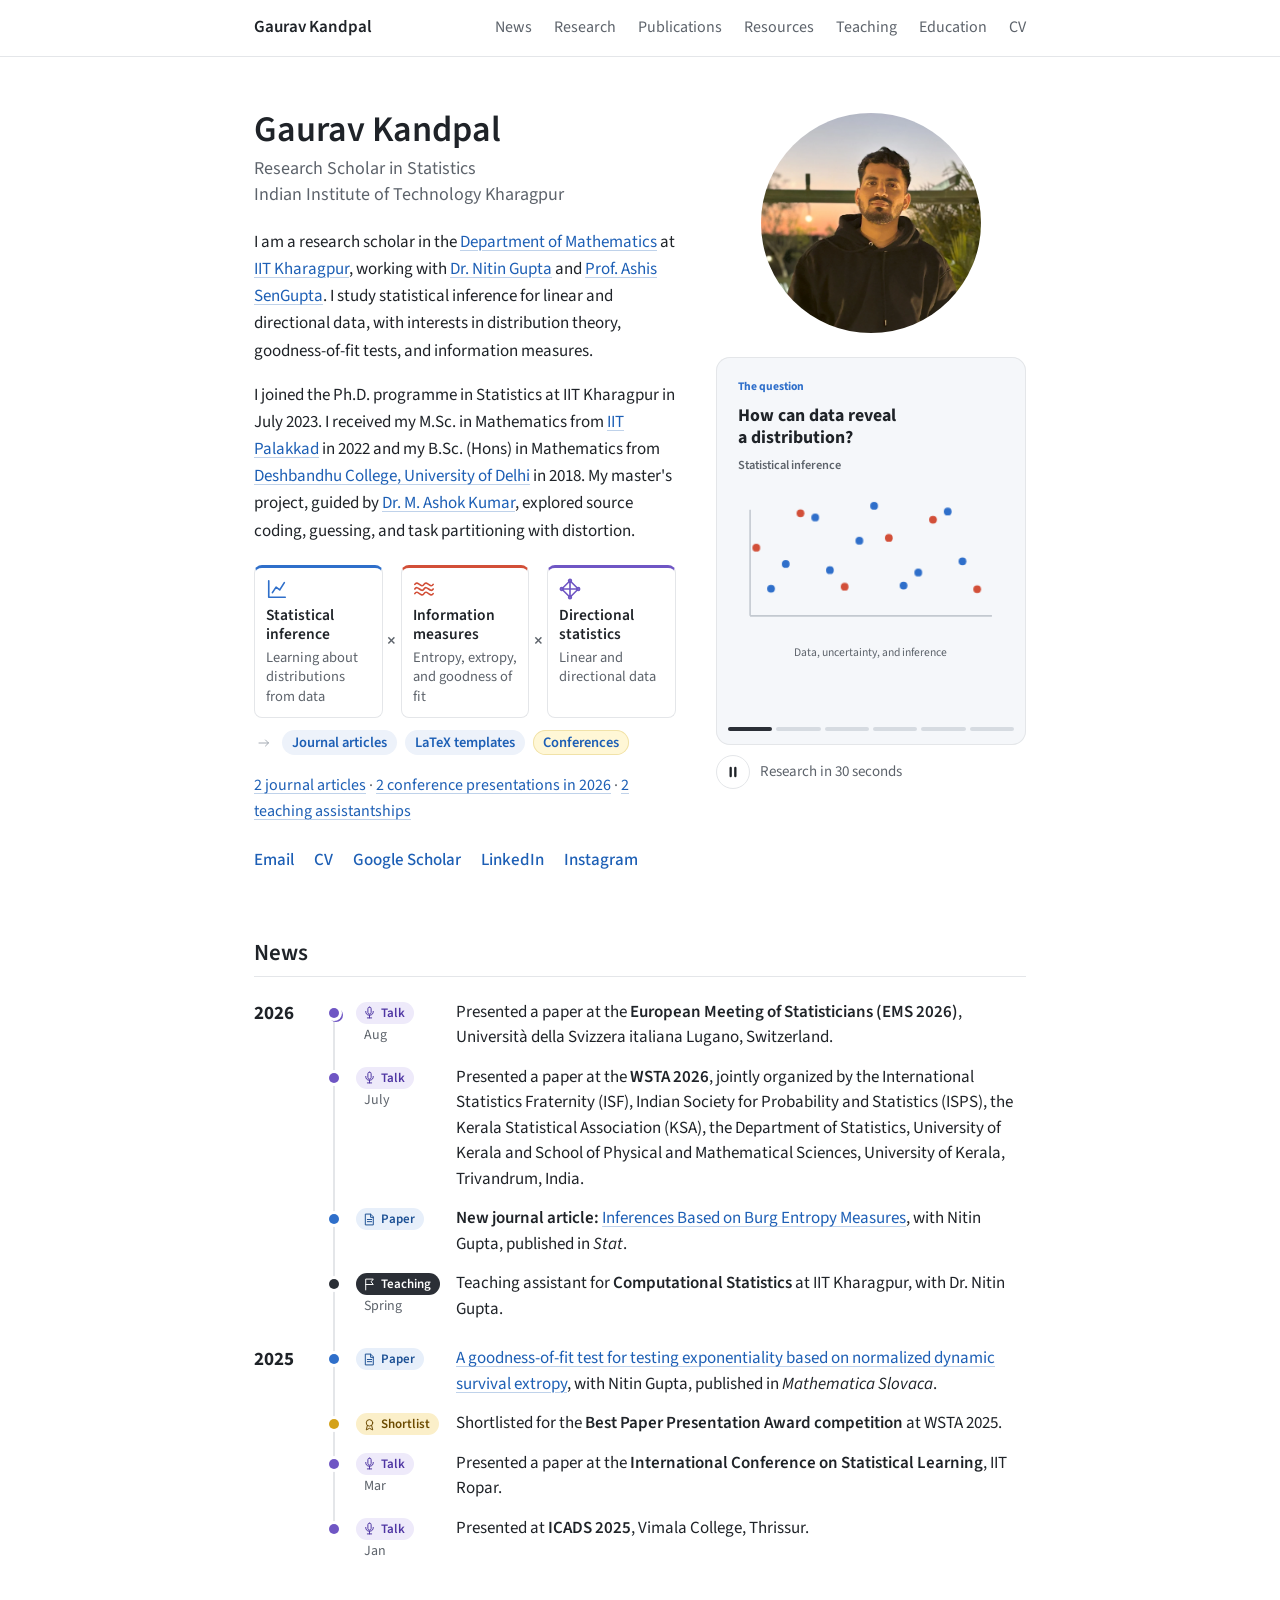
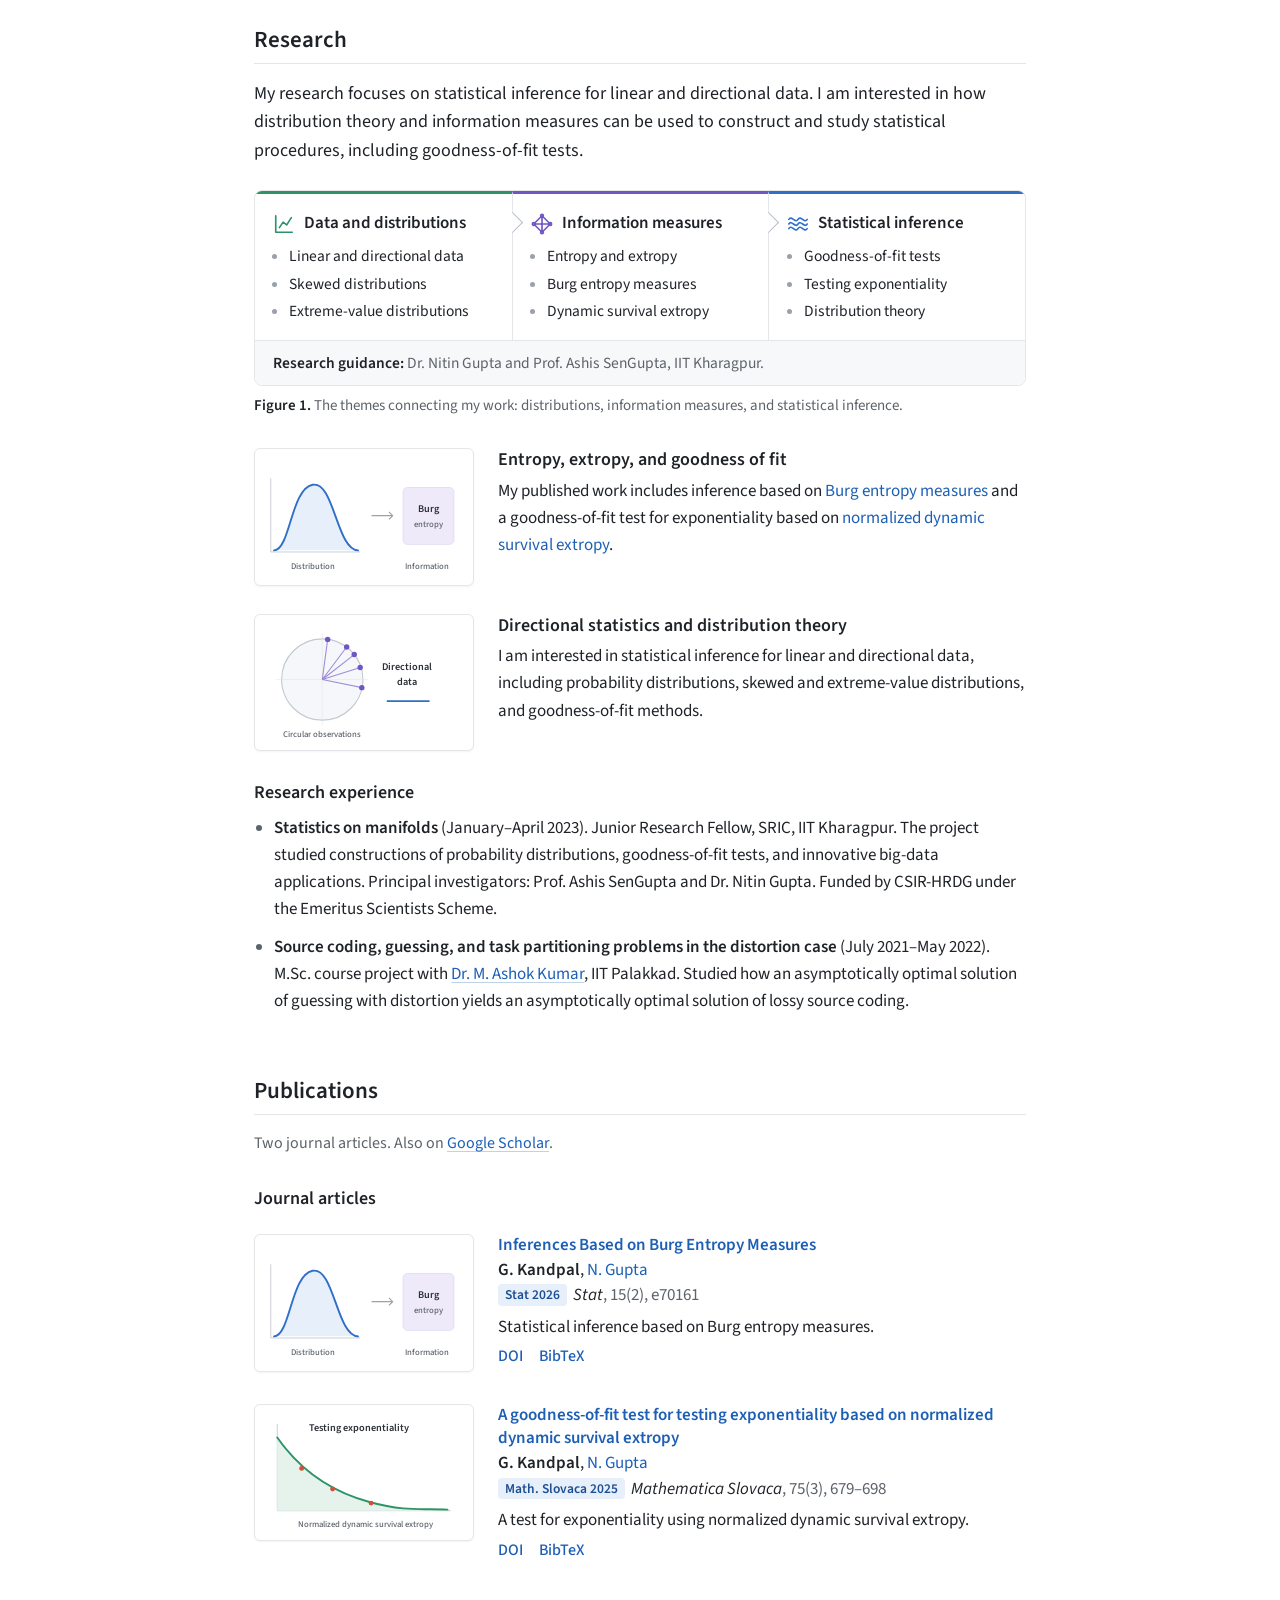
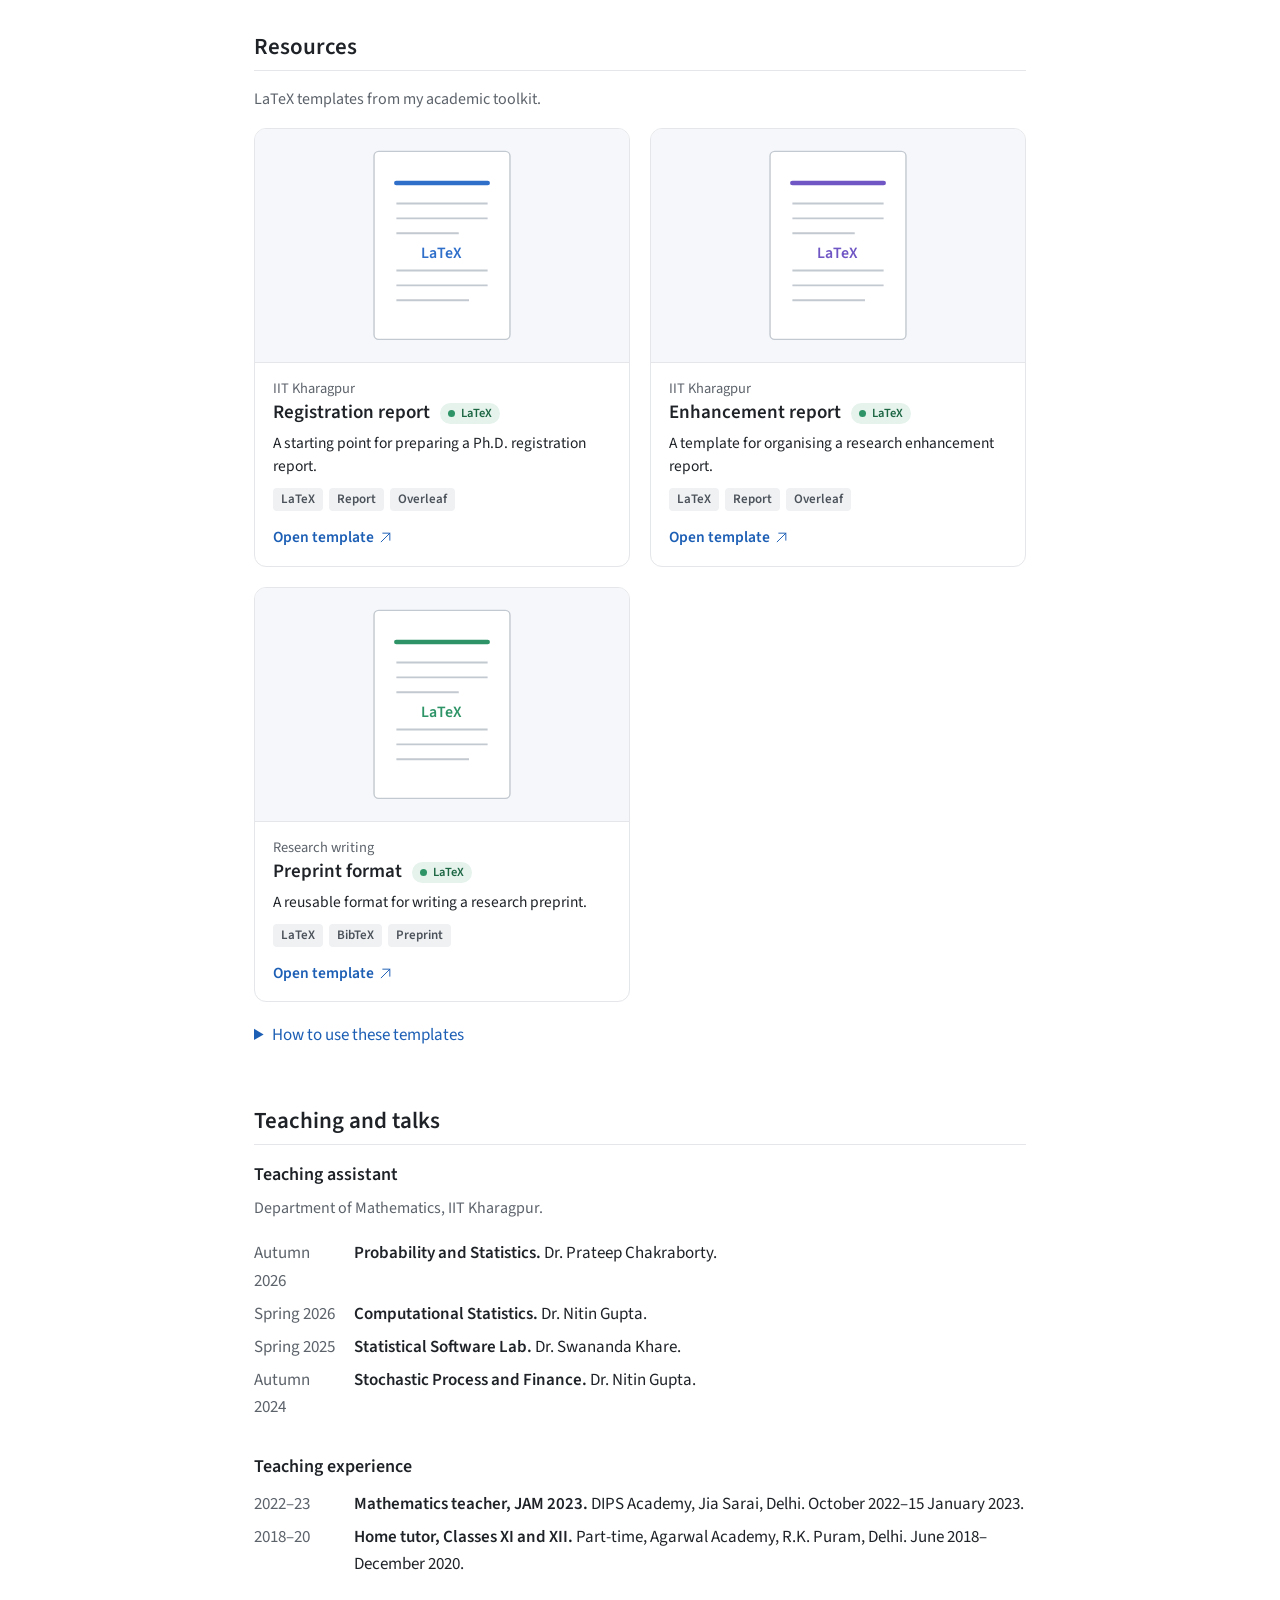
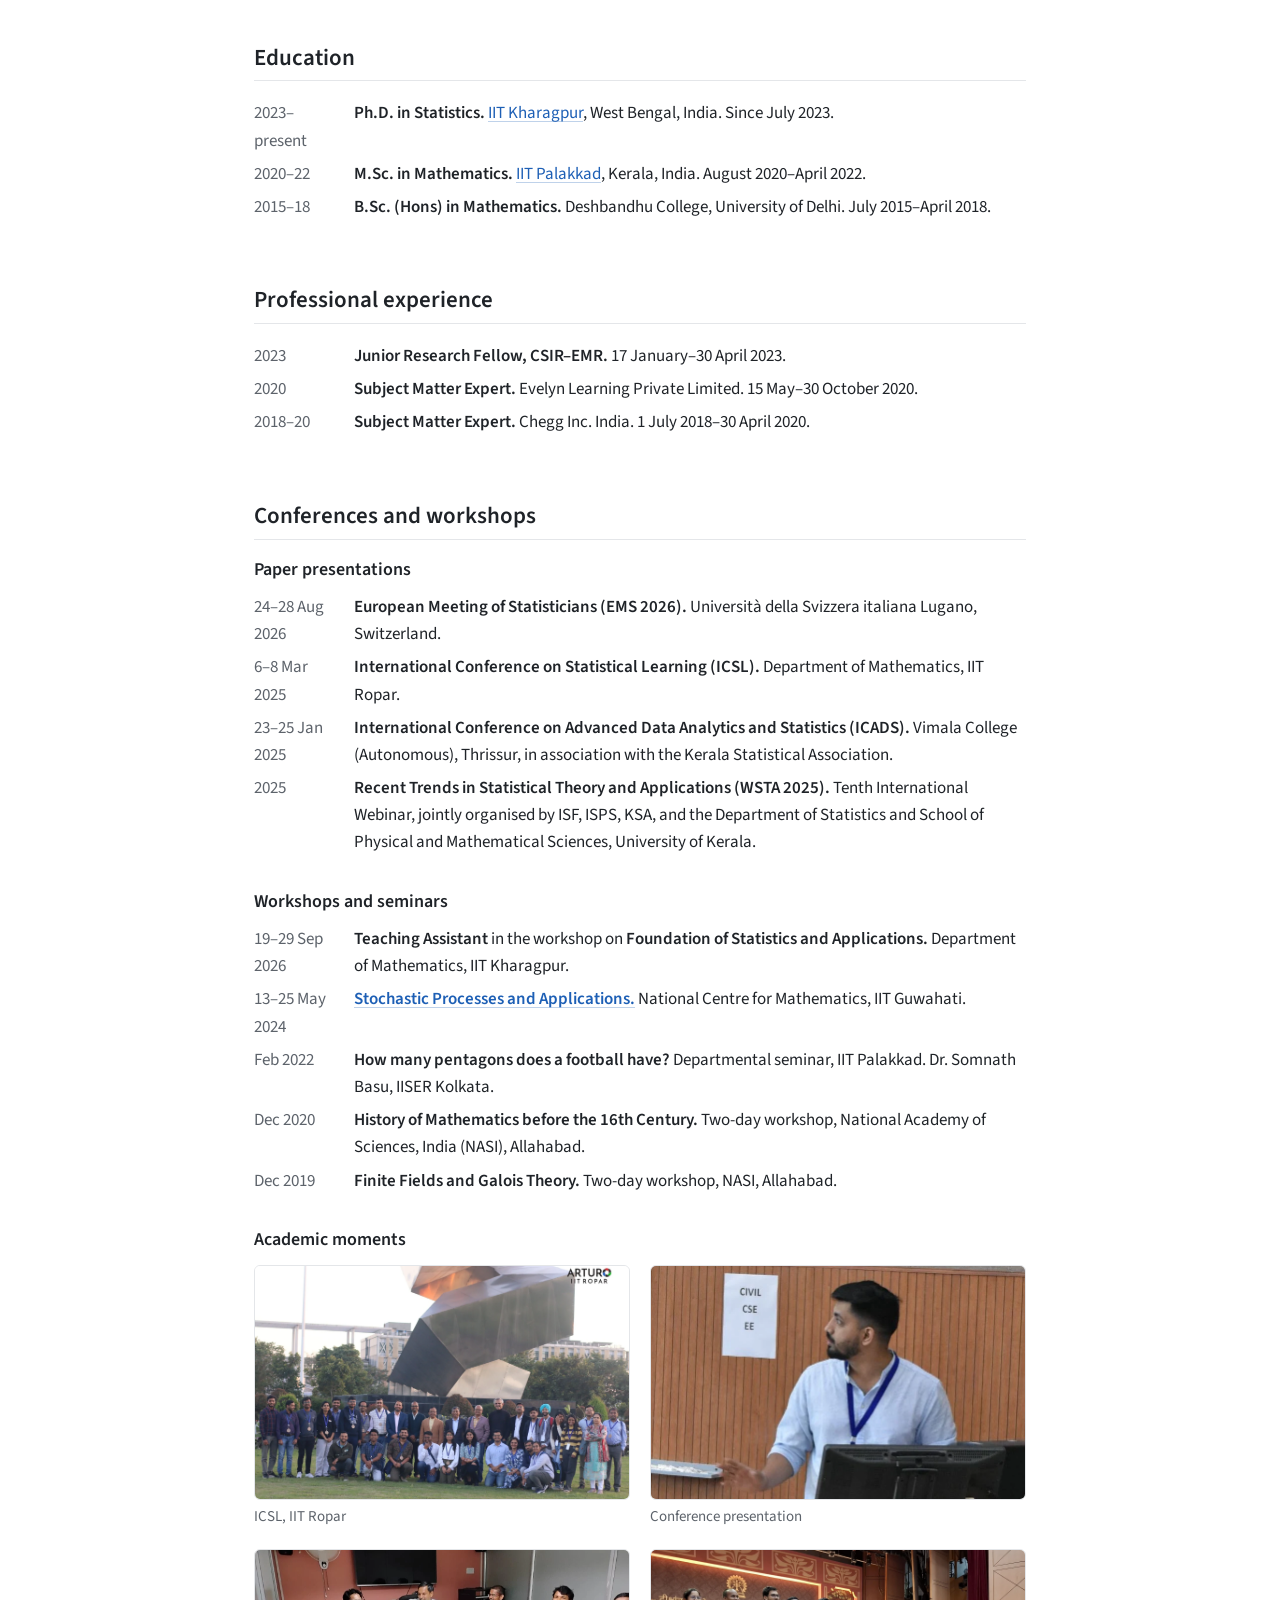
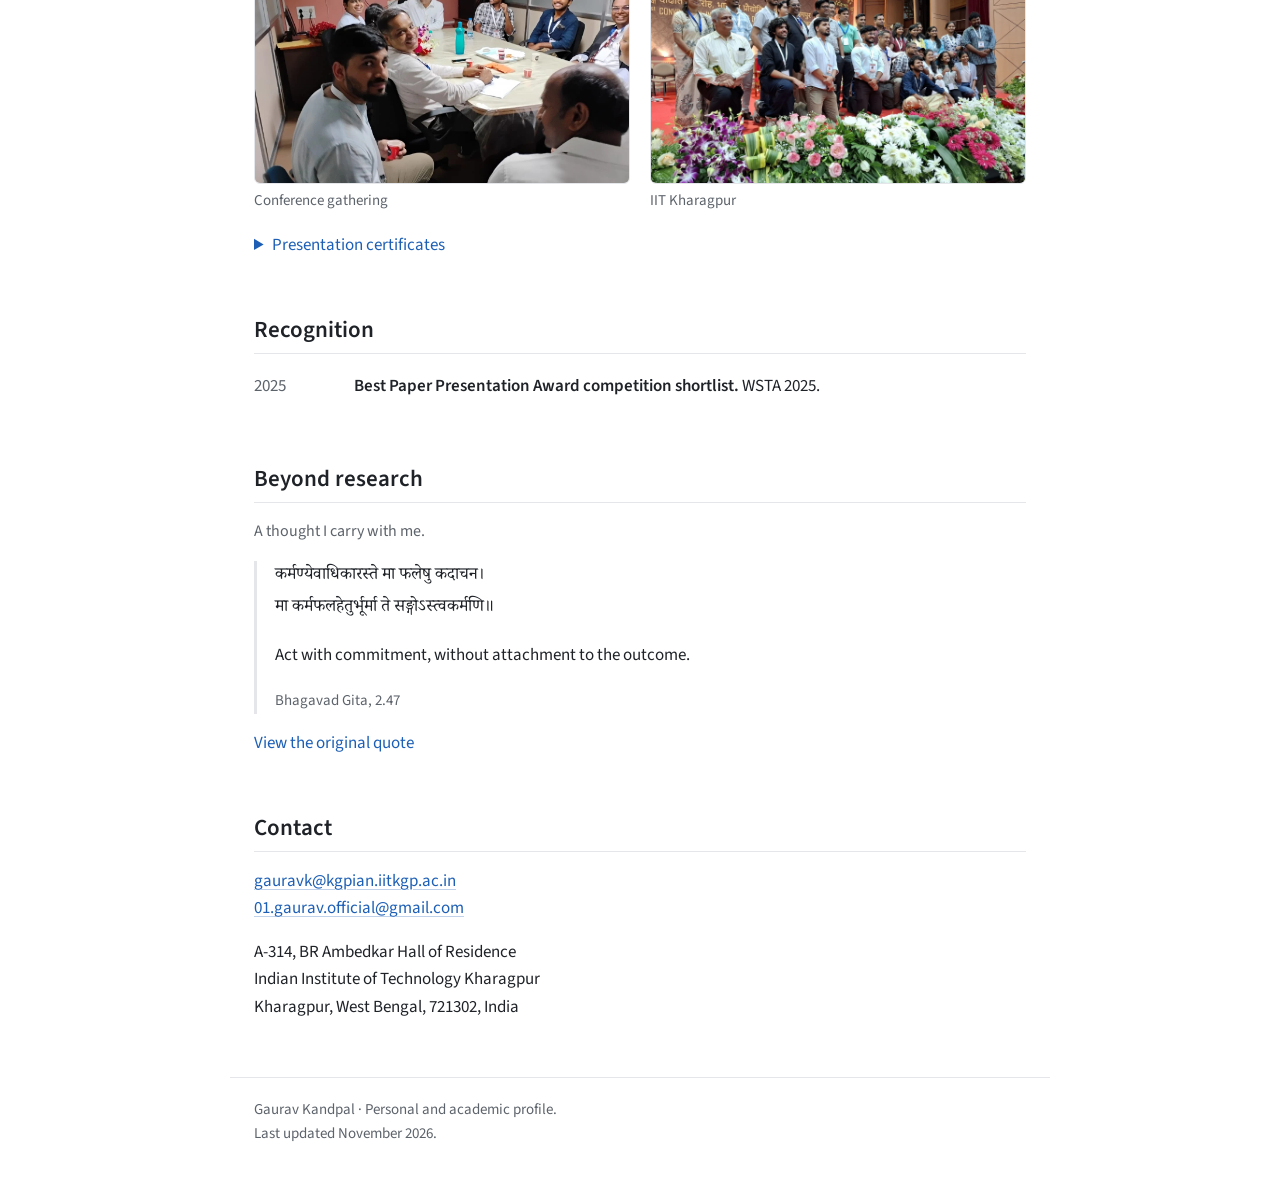
==== commit 688d942a: "Update index.html" ====
--- a/index.html
+++ b/index.html
@@ -60,7 +60,8 @@
 </section>
 <section id="news"><h2>News</h2><div class="news-timeline">
   <div class="news-year"><h3>2026</h3><ul class="news-list">
-<li class="news-item talk-news"><div class="news-meta"><span class="news-tag"><svg class="icon" aria-hidden="true"><use href="#icon-talk"/></svg>Talk</span><span class="news-date">Mar</span></div><p>Presented a paper at the <b>European Meeting of Statisticians (EMS 2026)</b>, Università della Svizzera italiana Lugano, Switzerland.</p></li>
+    <li class="news-item talk-news"><div class="news-meta"><span class="news-tag"><svg class="icon" aria-hidden="true"><use href="#icon-talk"/></svg>Talk</span><span class="news-date">Aug</span></div><p>Presented a paper at the <b>European Meeting of Statisticians (EMS 2026)</b>, Università della Svizzera italiana Lugano, Switzerland.</p></li>
+<li class="news-item talk-news"><div class="news-meta"><span class="news-tag"><svg class="icon" aria-hidden="true"><use href="#icon-talk"/></svg>Talk</span><span class="news-date">July</span></div><p>Presented a paper at the <b>WSTA 2026</b>,  jointly organized by the International Statistics Fraternity (ISF), Indian Society for Probability and Statistics (ISPS), the Kerala Statistical Association (KSA), the Department of Statistics, University of Kerala and School of Physical and Mathematical Sciences, University of Kerala, Trivandrum, India.</p></li>
     <li class="news-item paper-news"><div class="news-meta"><span class="news-tag"><svg class="icon" aria-hidden="true"><use href="#icon-paper"/></svg>Paper</span></div><p><b>New journal article:</b> <a href="#burg-paper">Inferences Based on Burg Entropy Measures</a>, with Nitin Gupta, published in <i>Stat</i>.</p></li>
     <li class="news-item career-news"><div class="news-meta"><span class="news-tag"><svg class="icon" aria-hidden="true"><use href="#icon-flag"/></svg>Teaching</span><span class="news-date">Spring</span></div><p>Teaching assistant for <b>Computational Statistics</b> at IIT Kharagpur, with Dr. Nitin Gupta.</p></li>
   </ul></div>
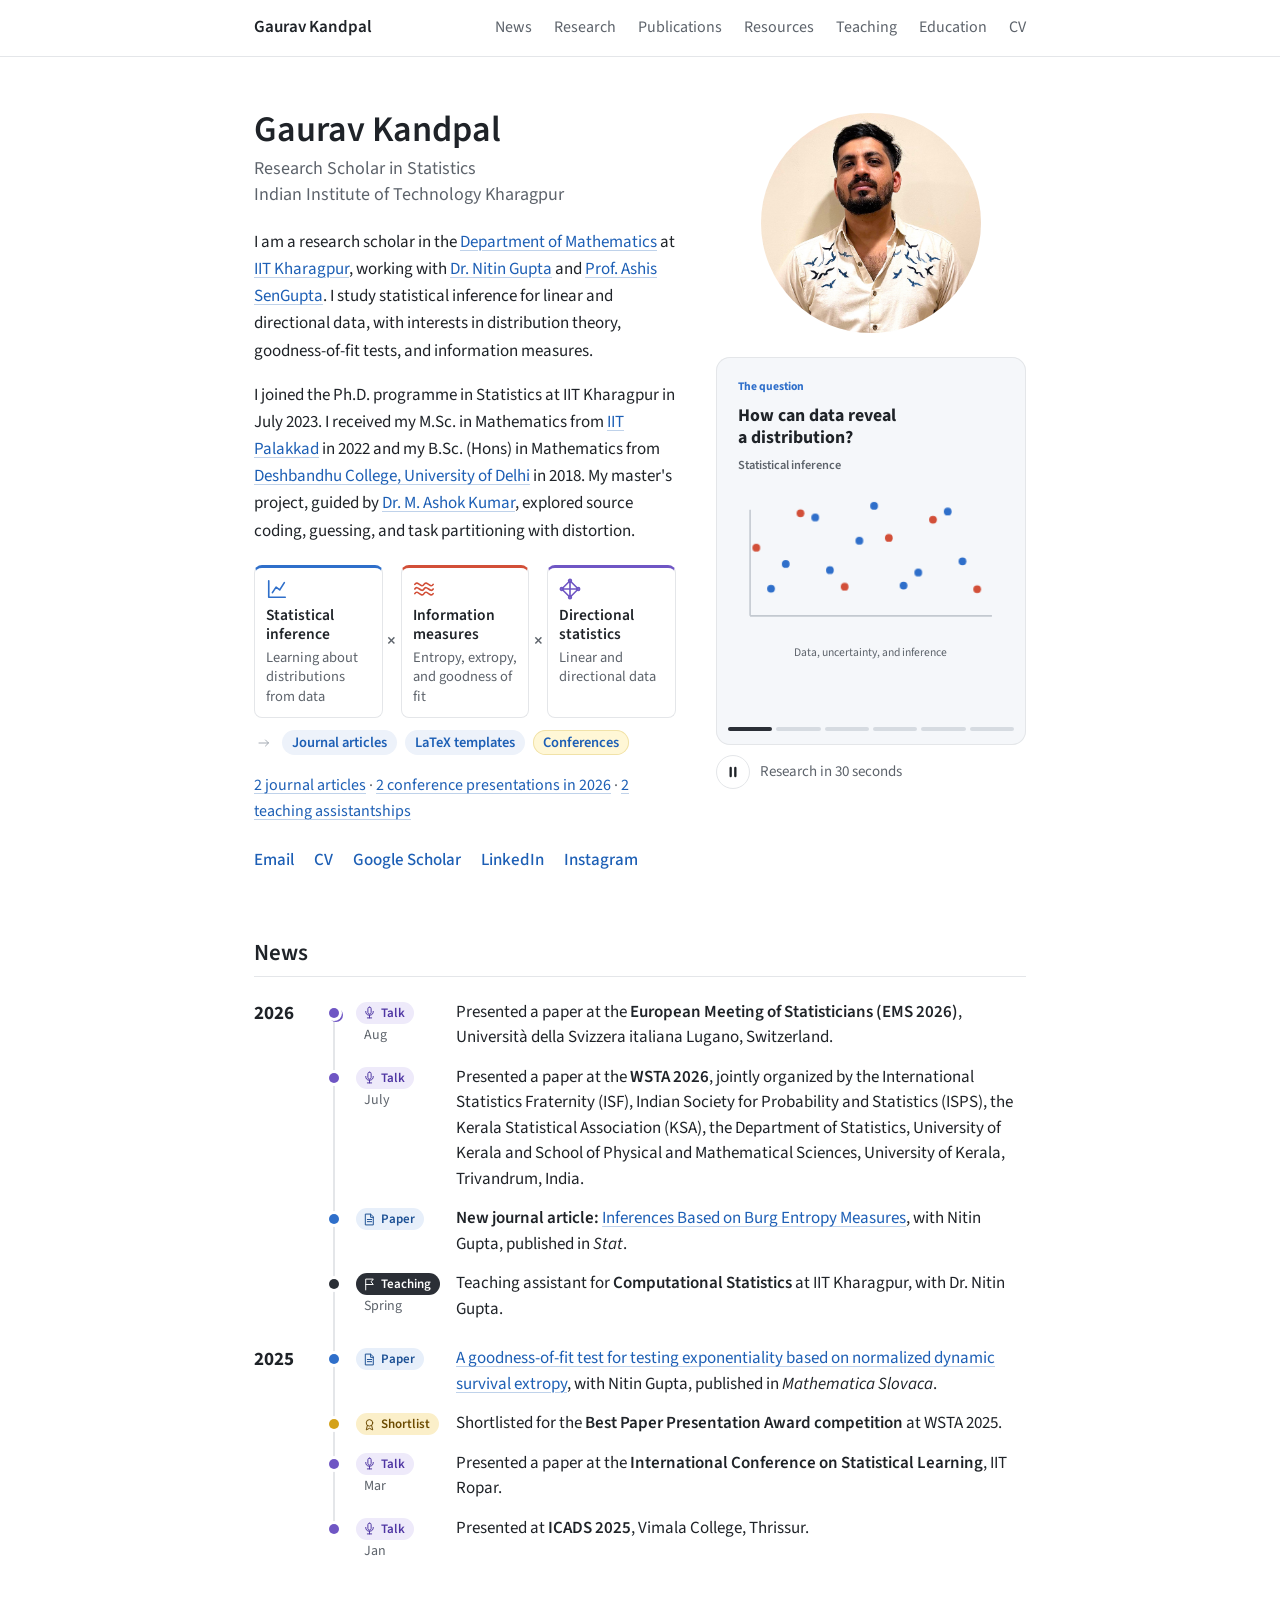
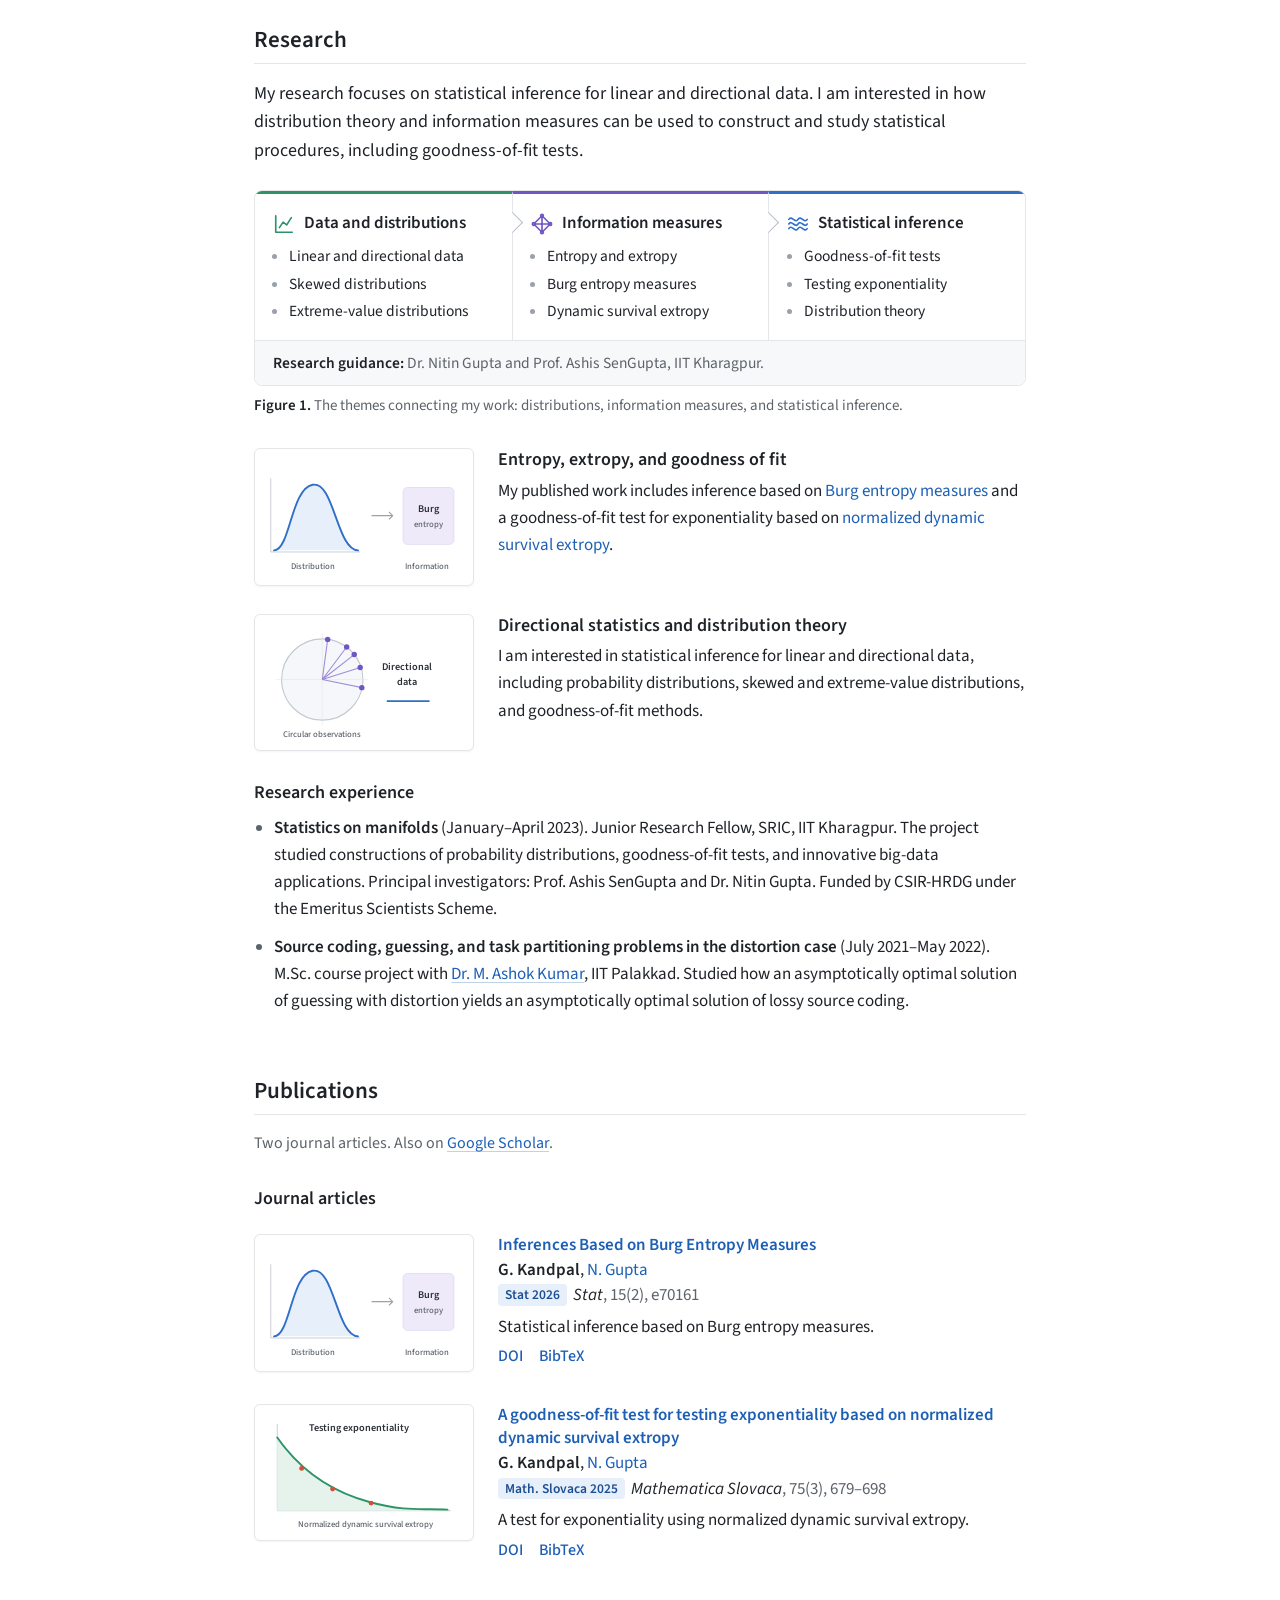
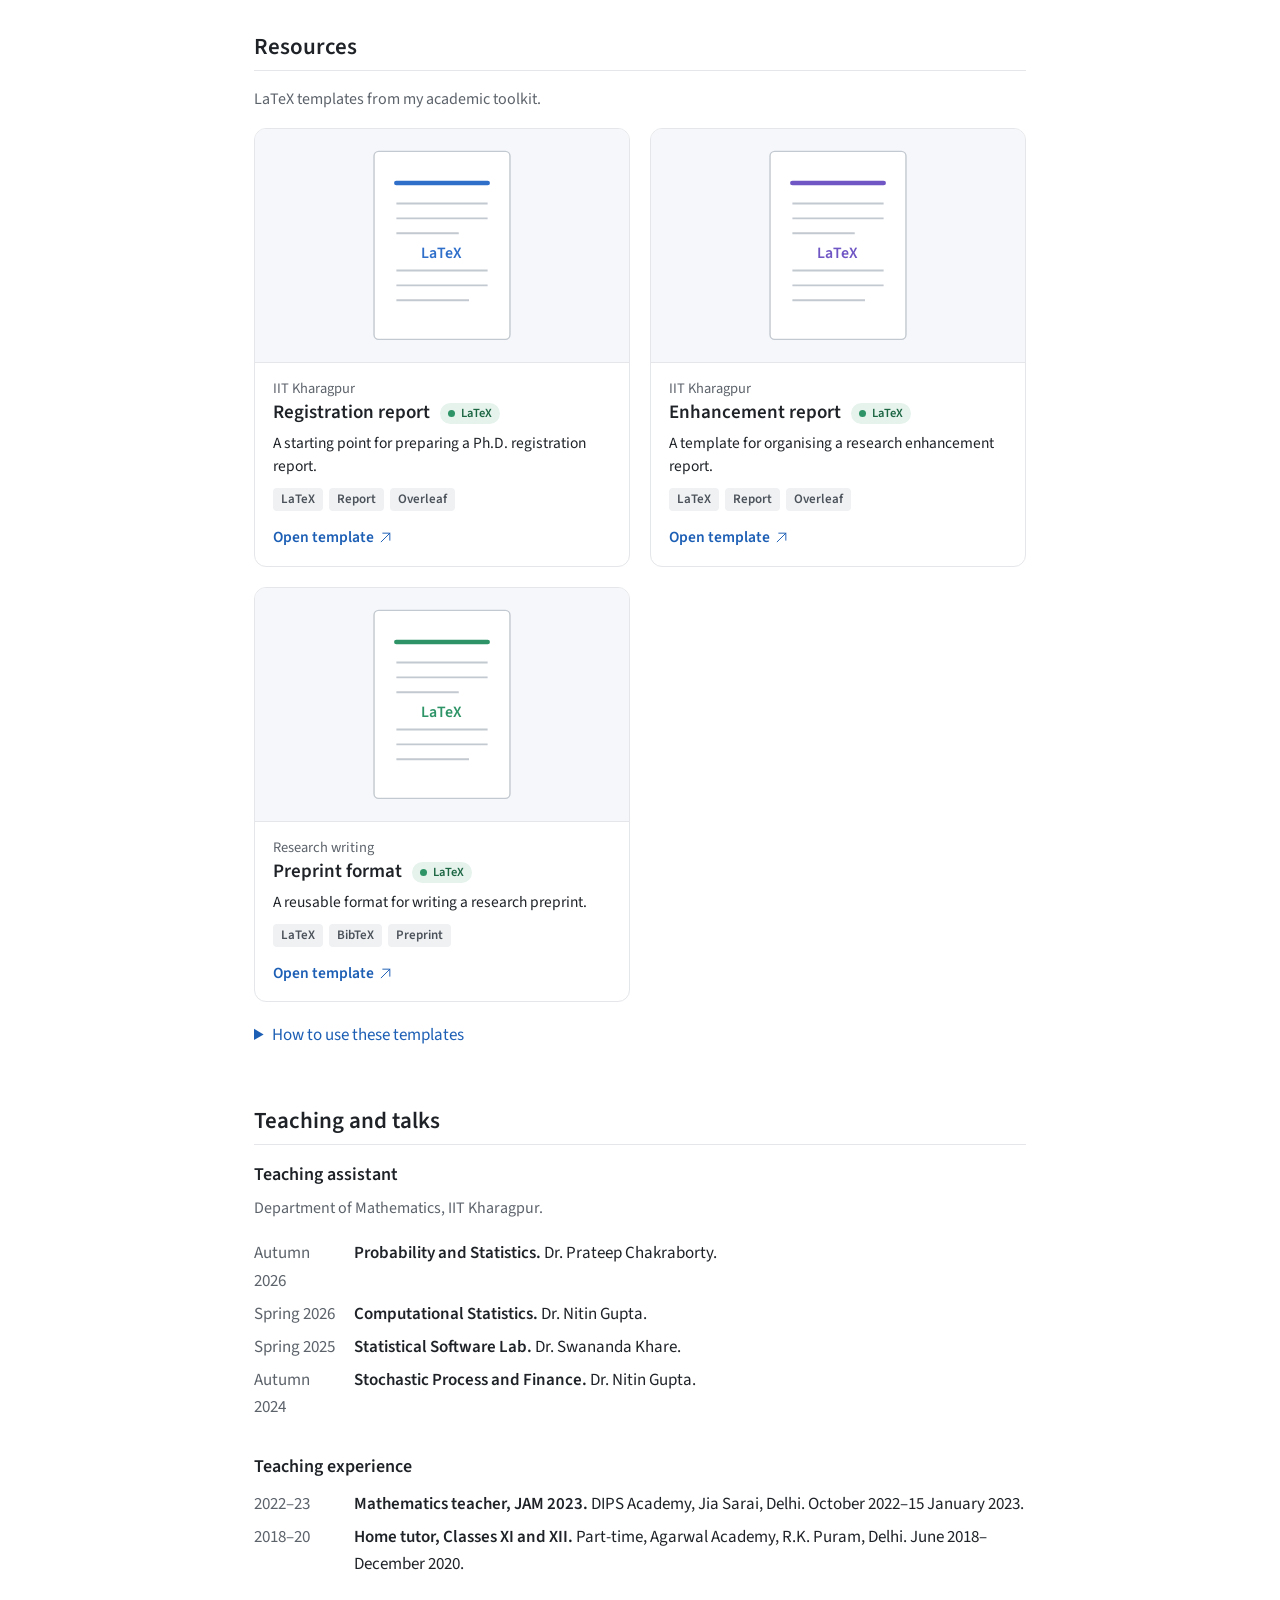
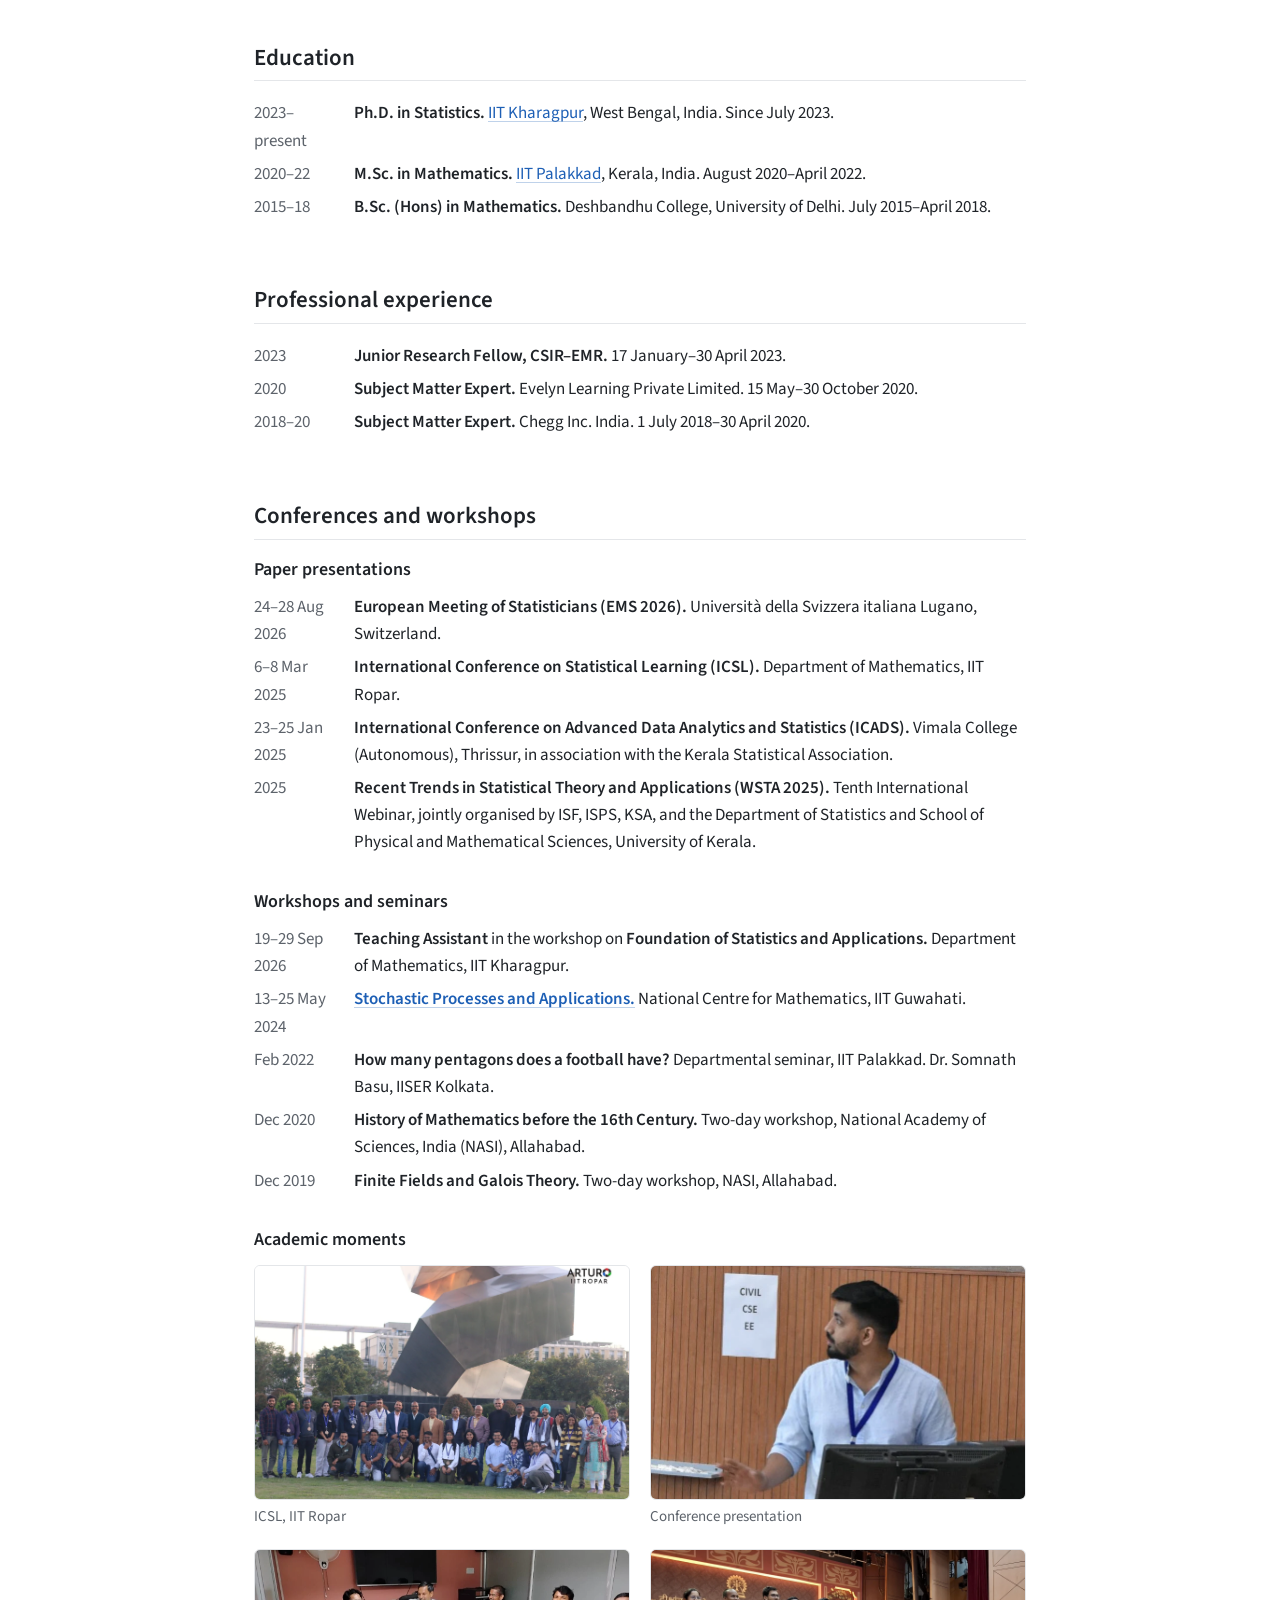
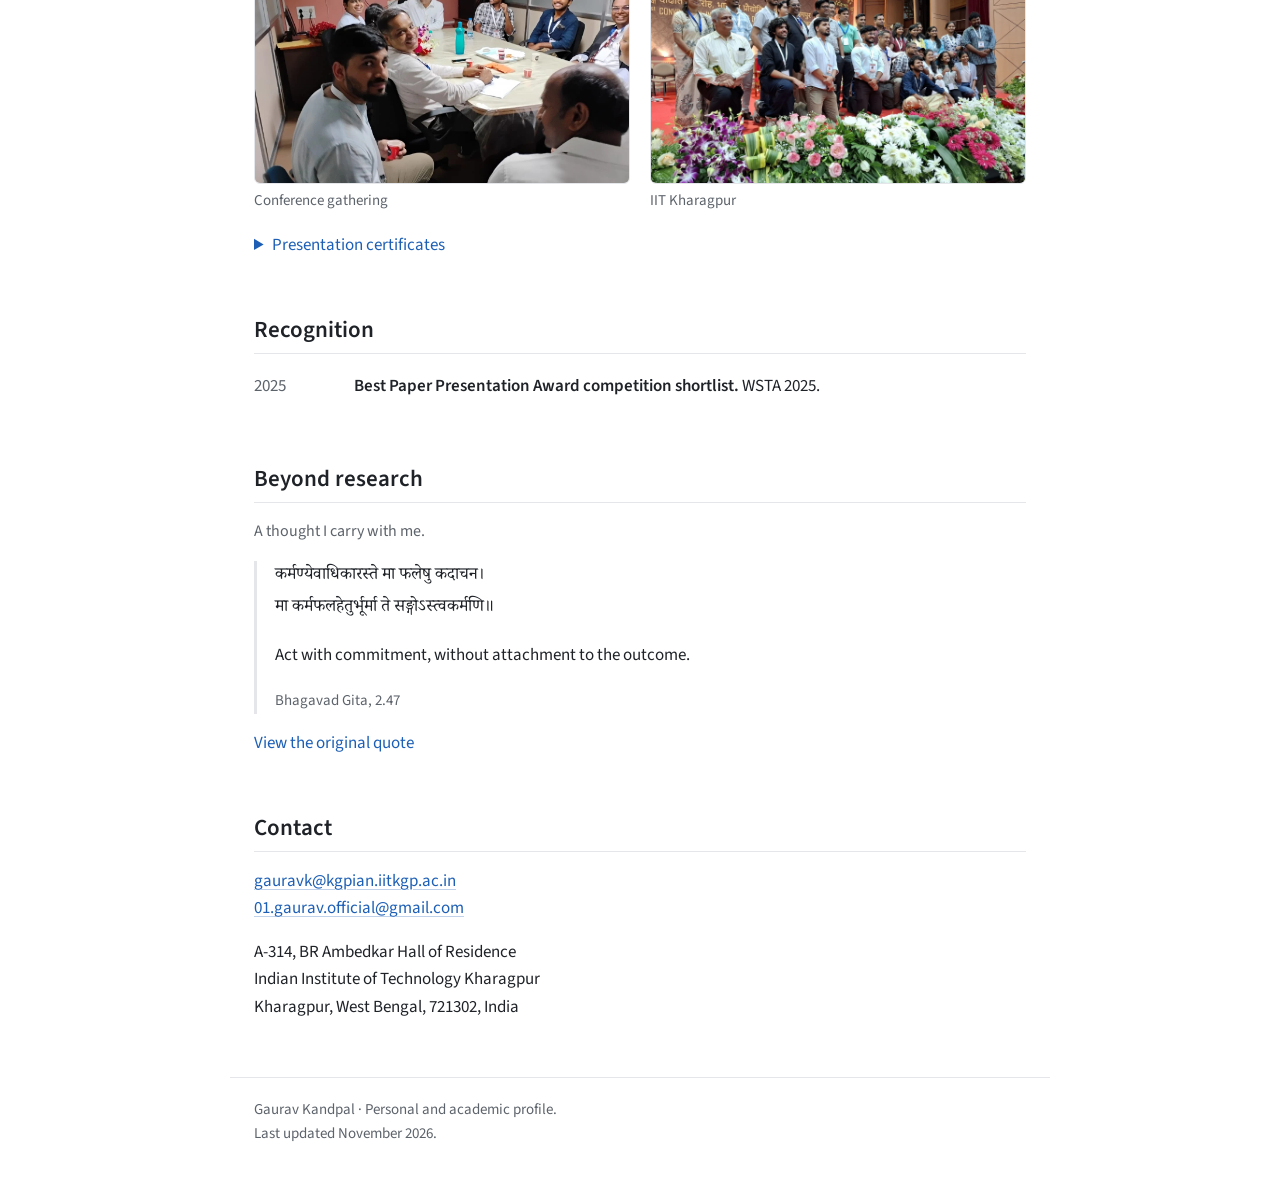
==== commit 0855e847: "Update index.html" ====
--- a/index.html
+++ b/index.html
@@ -50,7 +50,7 @@
     </div>
   </div>
   <div class="intro-side">
-    <a class="portrait" href="assets/portrait.webp" aria-label="View Gaurav Kandpal's photograph"><img src="assets/portrait.webp" alt="Gaurav Kandpal" width="720" height="900" fetchpriority="high"></a>
+    <a class="portrait" href="assets/portrait.jpeg" aria-label="View Gaurav Kandpal's photograph"><img src="assets/portrait.jpeg" alt="Gaurav Kandpal" width="720" height="900" fetchpriority="high"></a>
     <figure class="story" aria-label="Research in 30 seconds">
       <div class="story-screen"><div id="story-stage" class="story-stage" role="img" aria-label="Statistical inference for linear and directional data"></div><div class="story-progress" role="group" aria-label="Animation scenes"></div></div>
       <figcaption class="story-caption"><button class="story-toggle" type="button" aria-label="Pause animation" title="Pause animation"><svg class="icon" aria-hidden="true"><use href="#icon-pause"/></svg></button><span>Research in 30 seconds</span></figcaption>
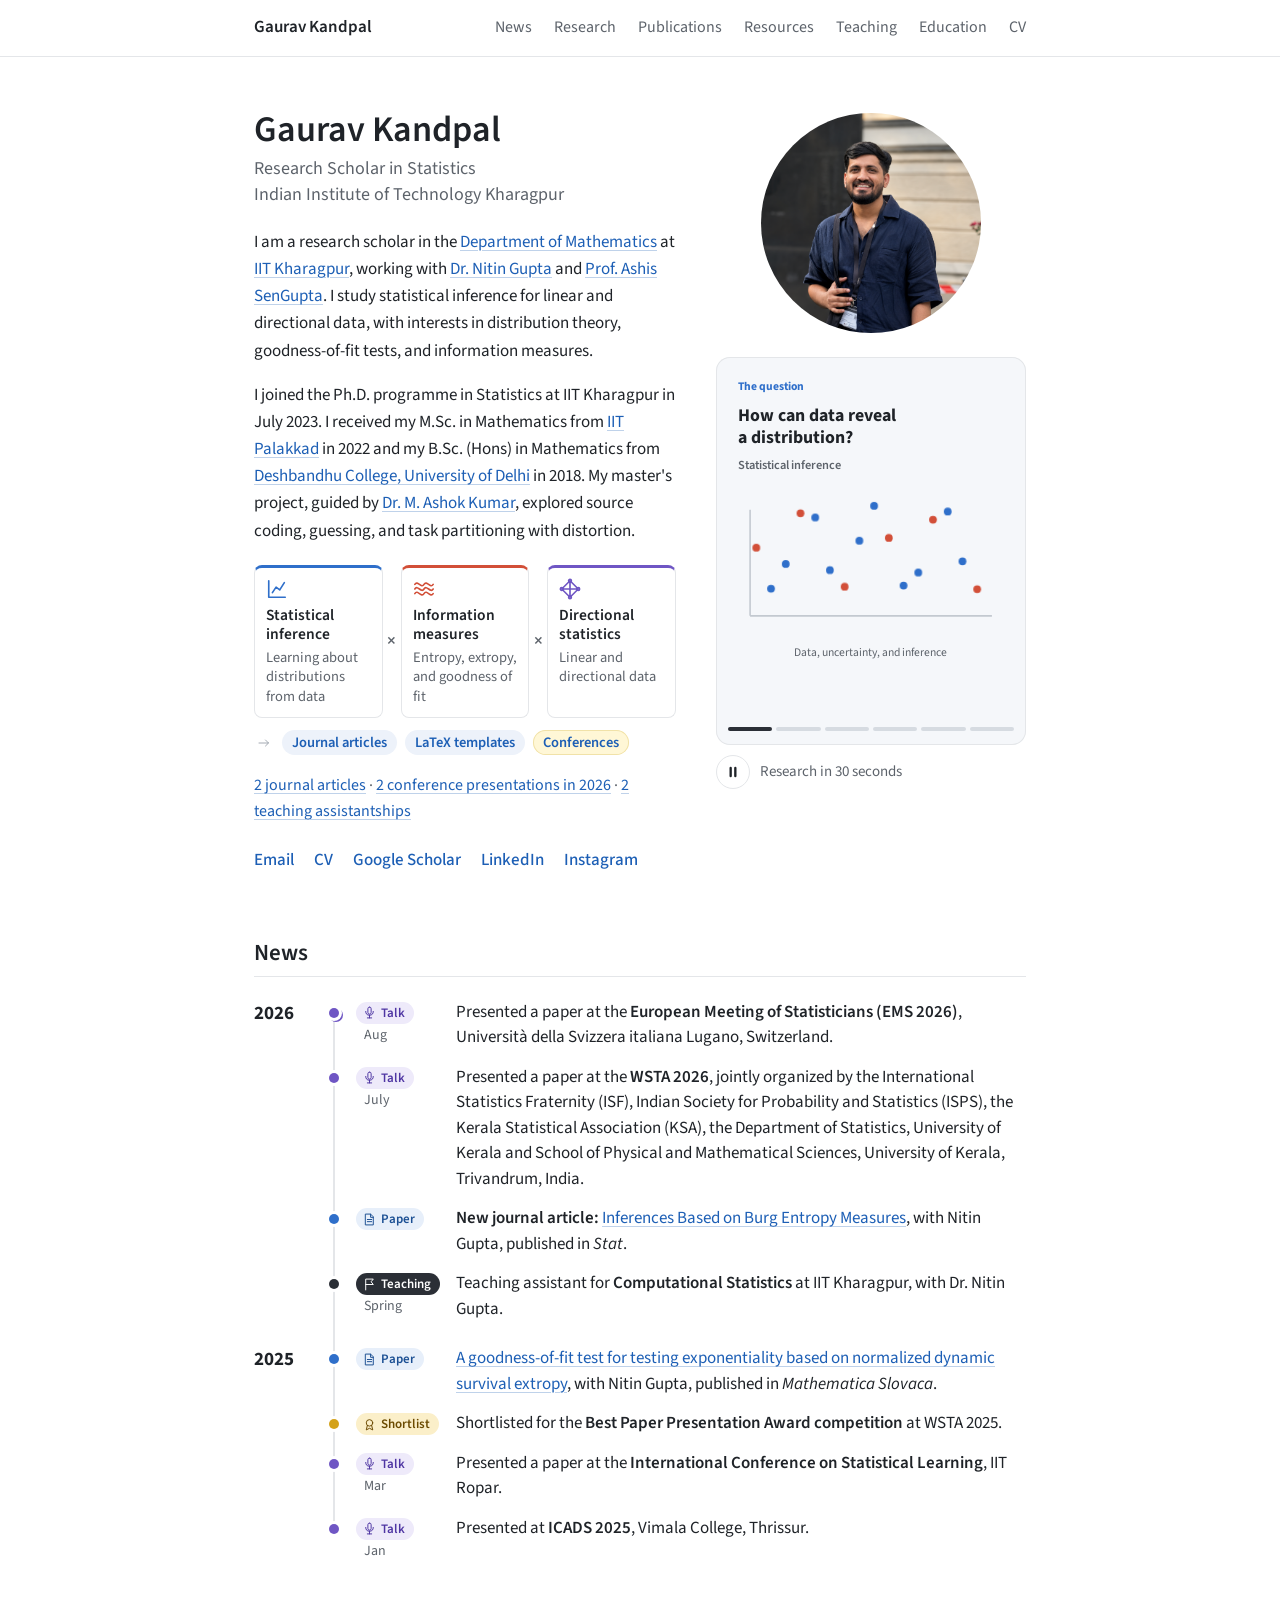
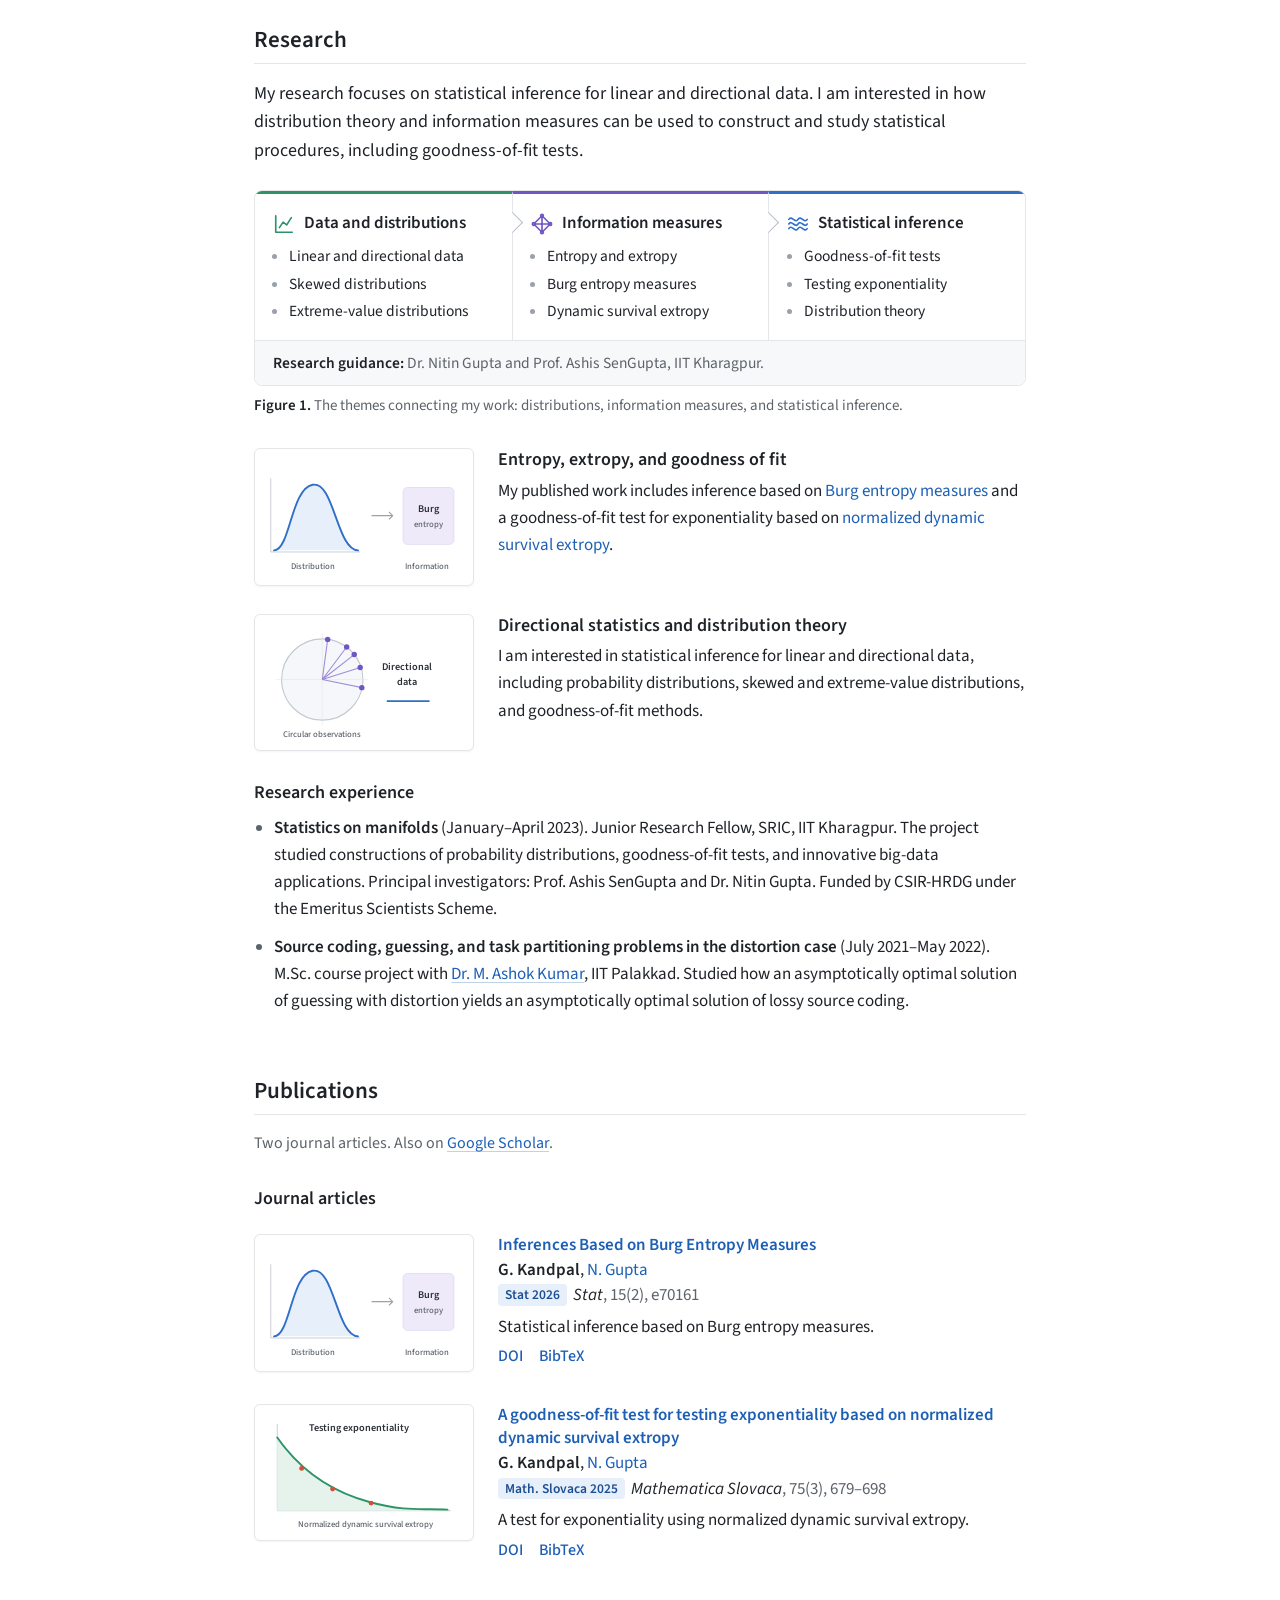
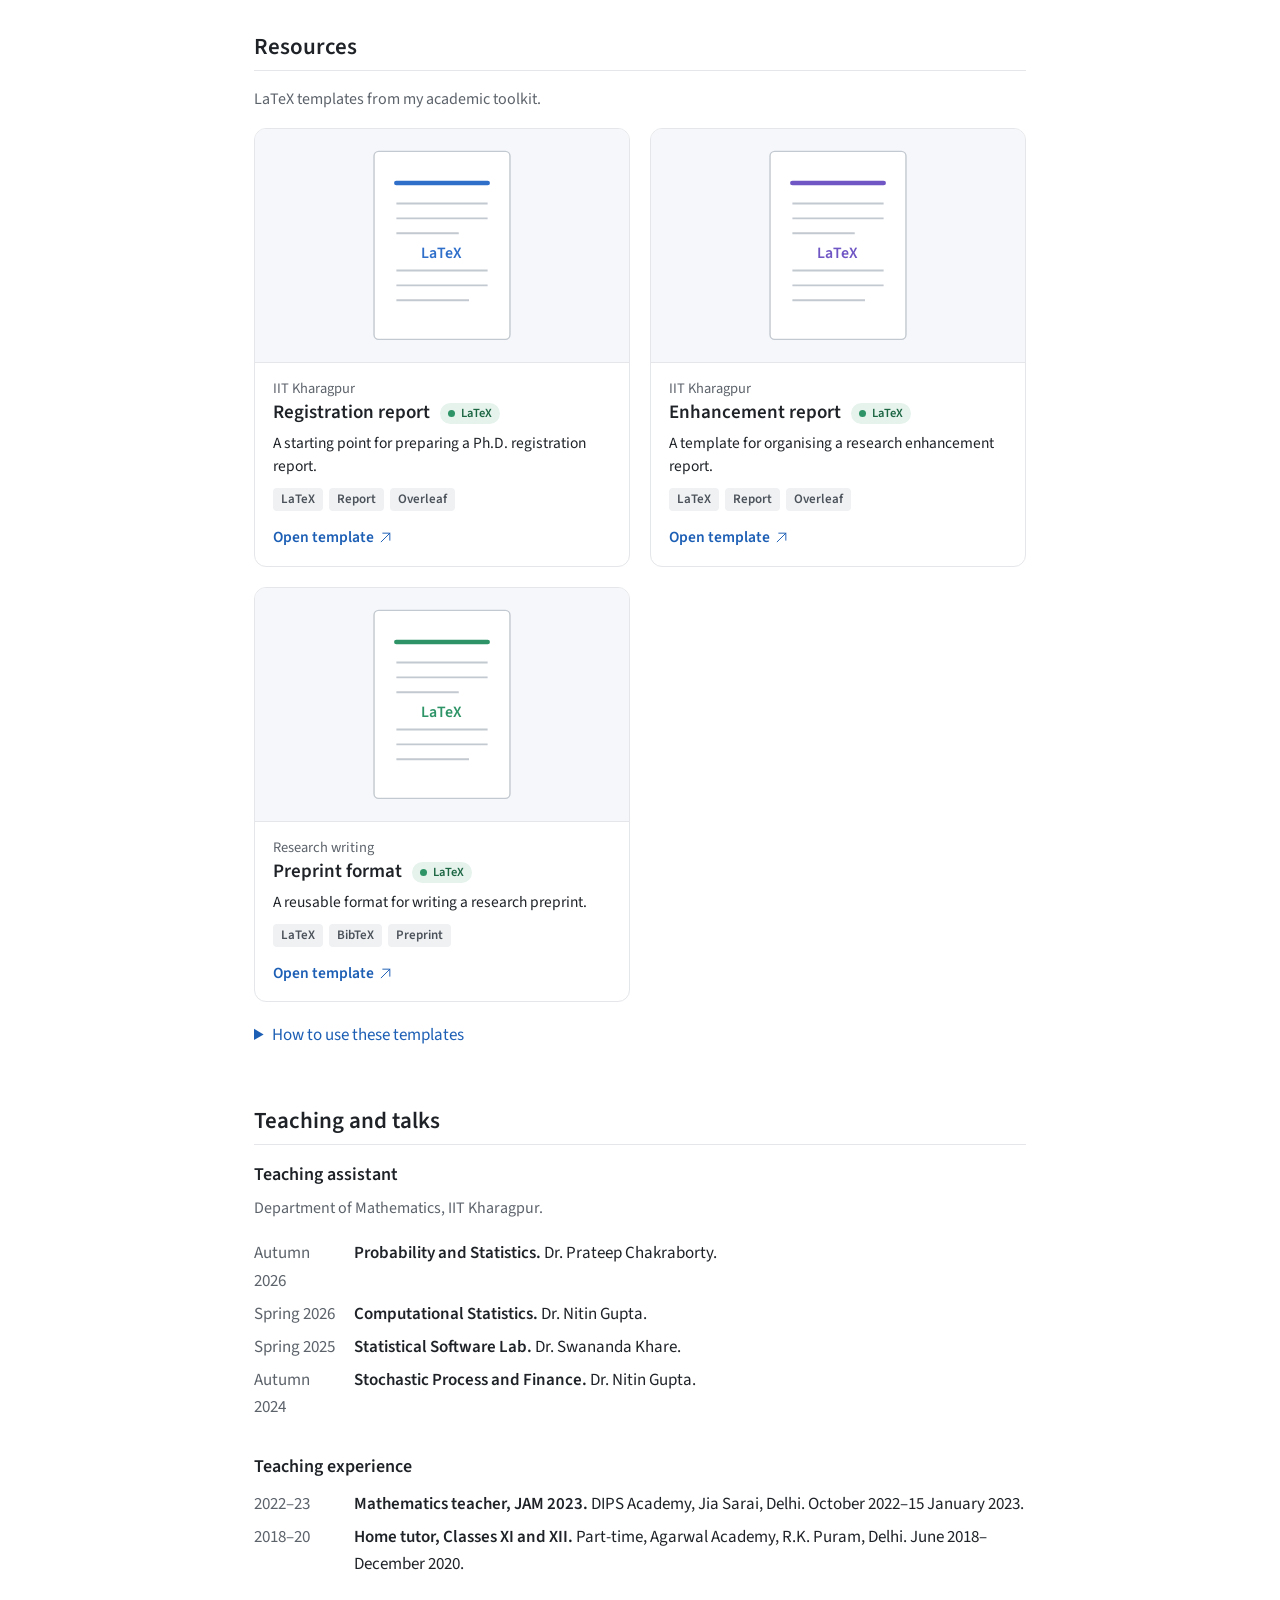
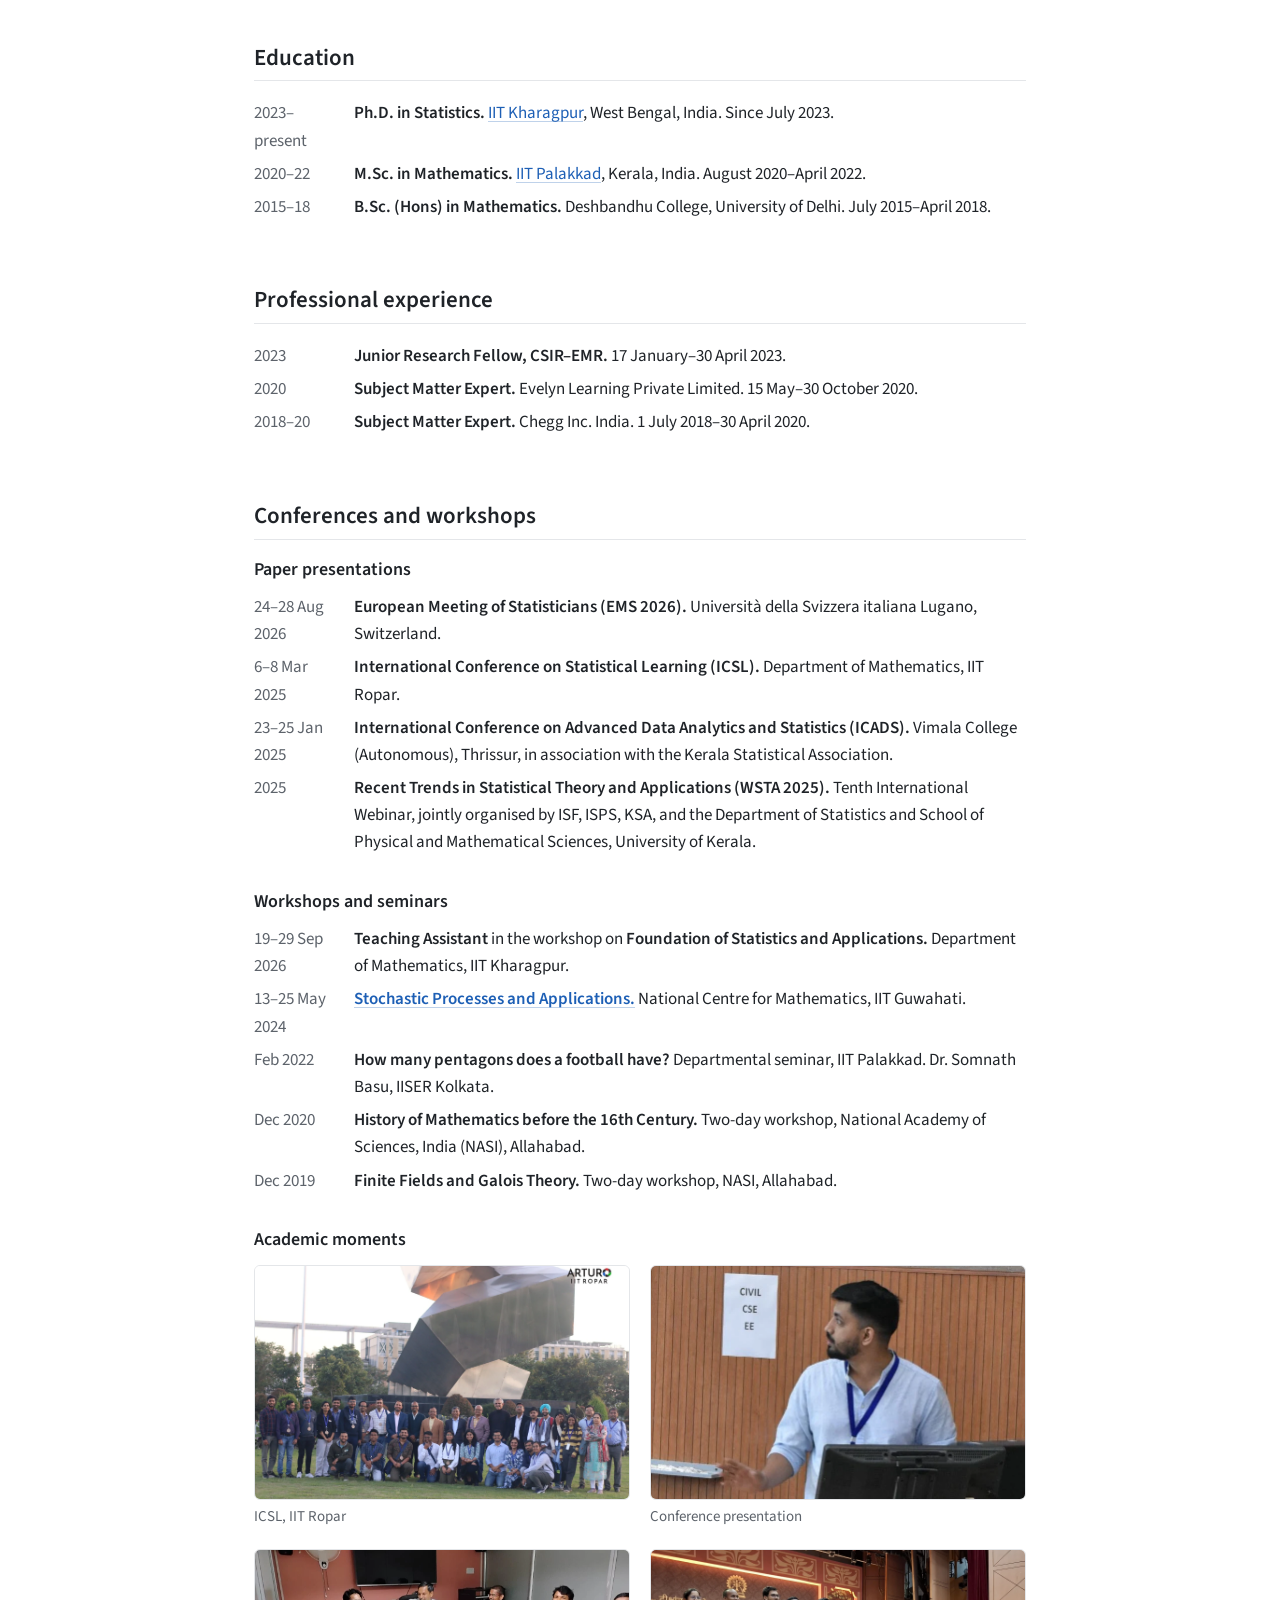
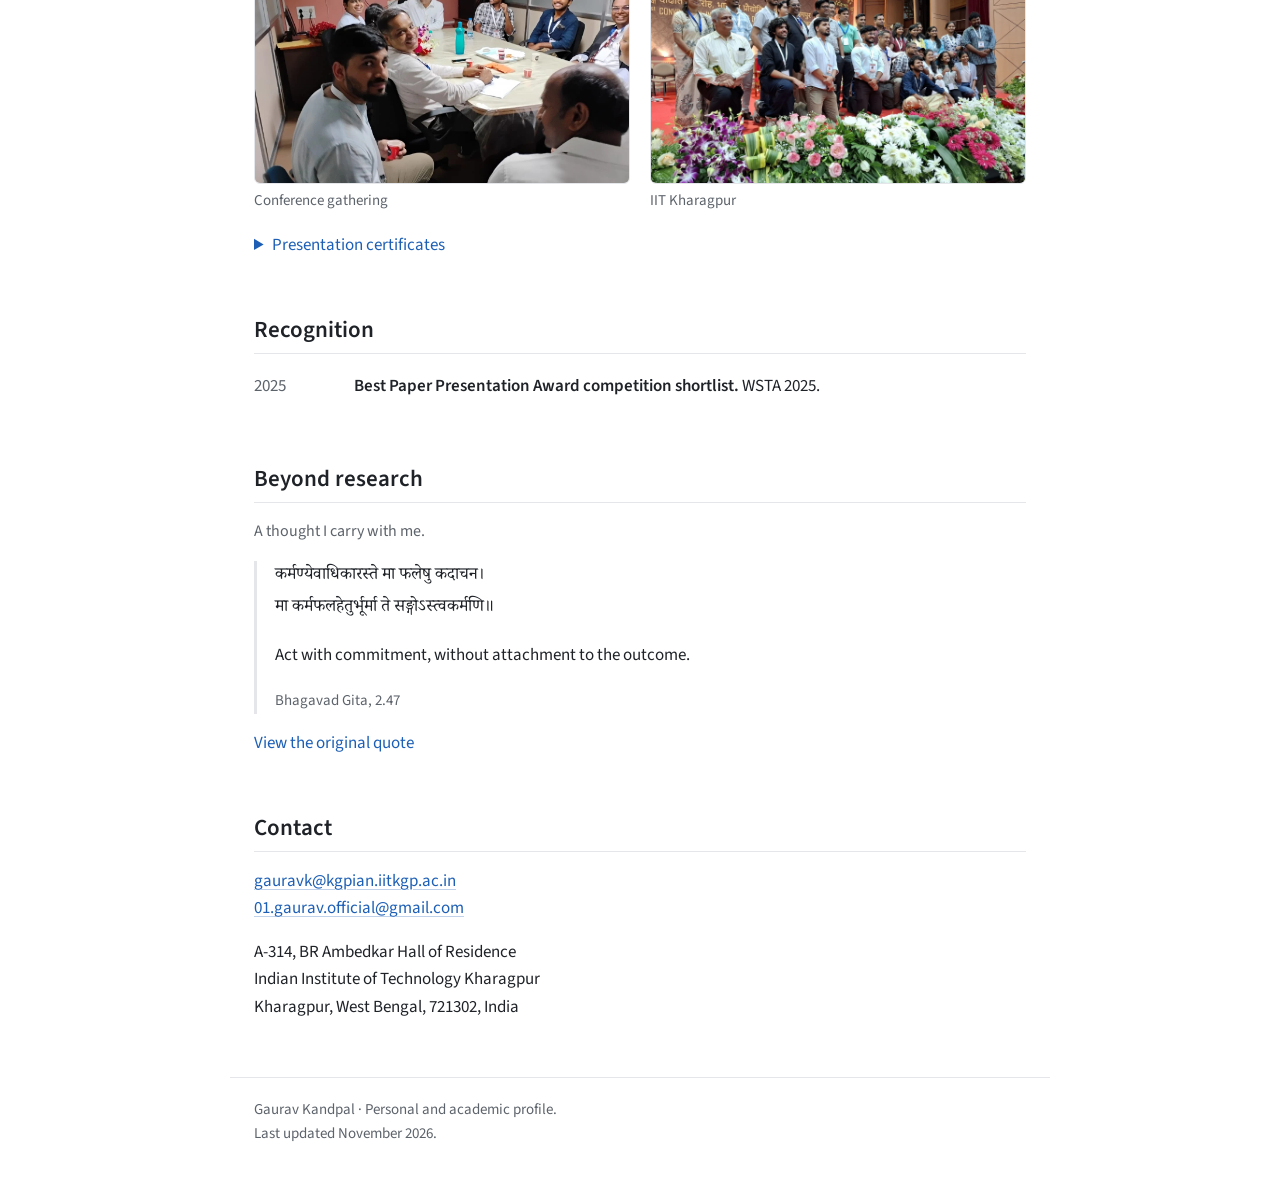
==== commit 29857518: "Update index.html" ====
--- a/index.html
+++ b/index.html
@@ -50,7 +50,7 @@
     </div>
   </div>
   <div class="intro-side">
-    <a class="portrait" href="assets/portrait.jpeg" aria-label="View Gaurav Kandpal's photograph"><img src="assets/portrait.jpeg" alt="Gaurav Kandpal" width="720" height="900" fetchpriority="high"></a>
+    <a class="portrait" href="assets/pic.jpeg" aria-label="View Gaurav Kandpal's photograph"><img src="assets/pic.jpeg" alt="Gaurav Kandpal" width="720" height="900" fetchpriority="high"></a>
     <figure class="story" aria-label="Research in 30 seconds">
       <div class="story-screen"><div id="story-stage" class="story-stage" role="img" aria-label="Statistical inference for linear and directional data"></div><div class="story-progress" role="group" aria-label="Animation scenes"></div></div>
       <figcaption class="story-caption"><button class="story-toggle" type="button" aria-label="Pause animation" title="Pause animation"><svg class="icon" aria-hidden="true"><use href="#icon-pause"/></svg></button><span>Research in 30 seconds</span></figcaption>
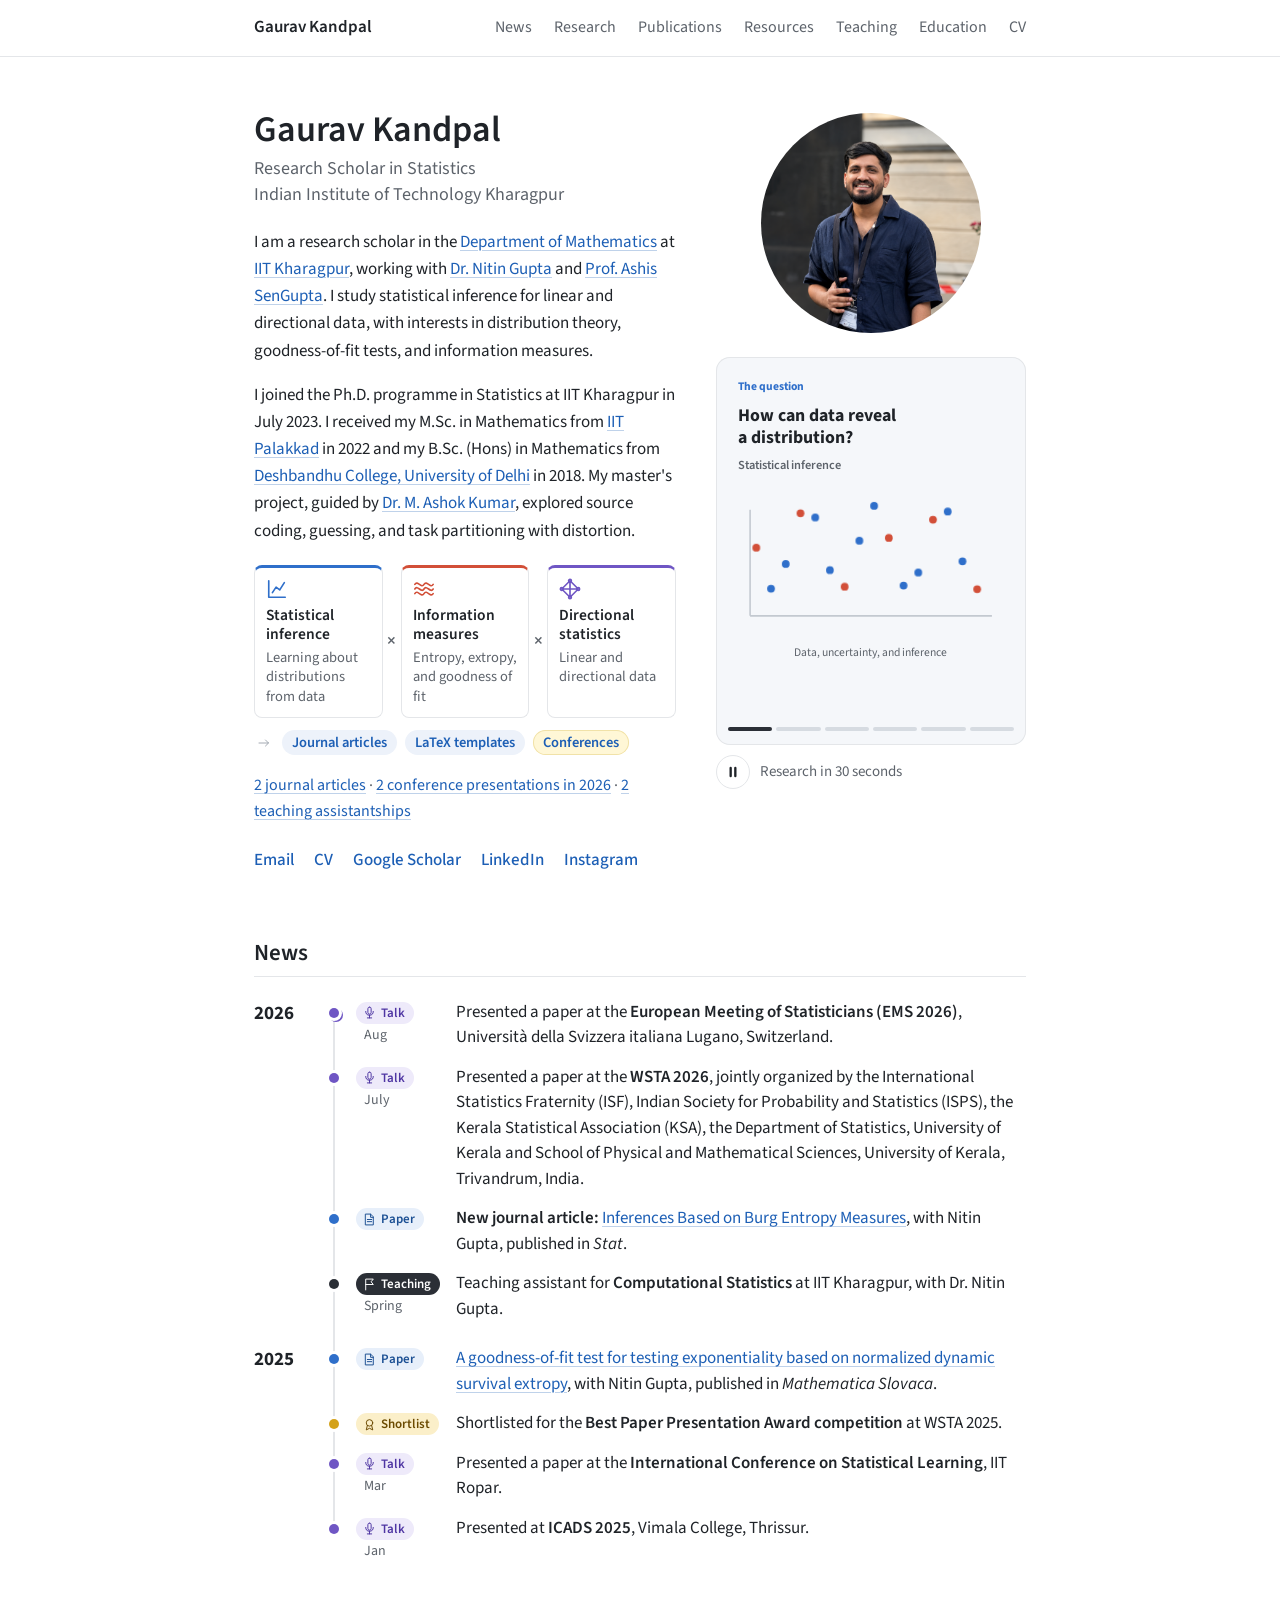
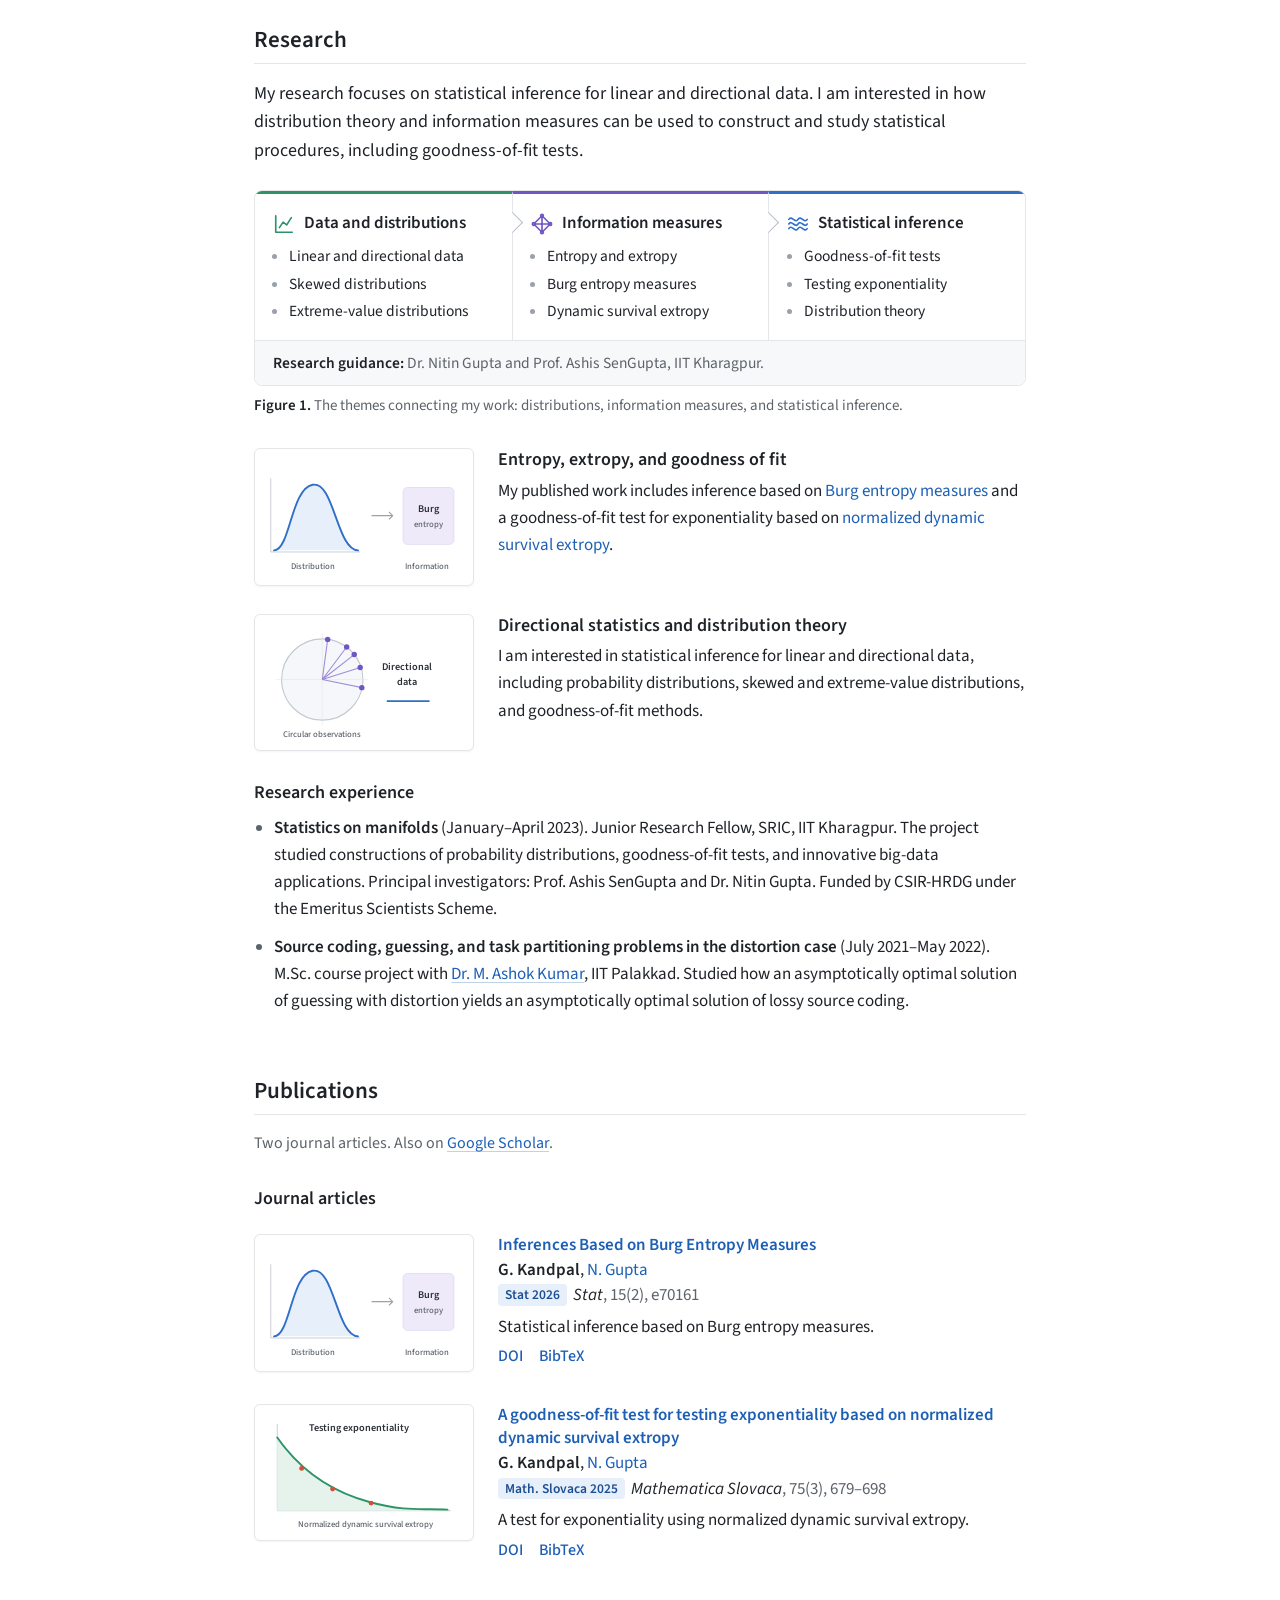
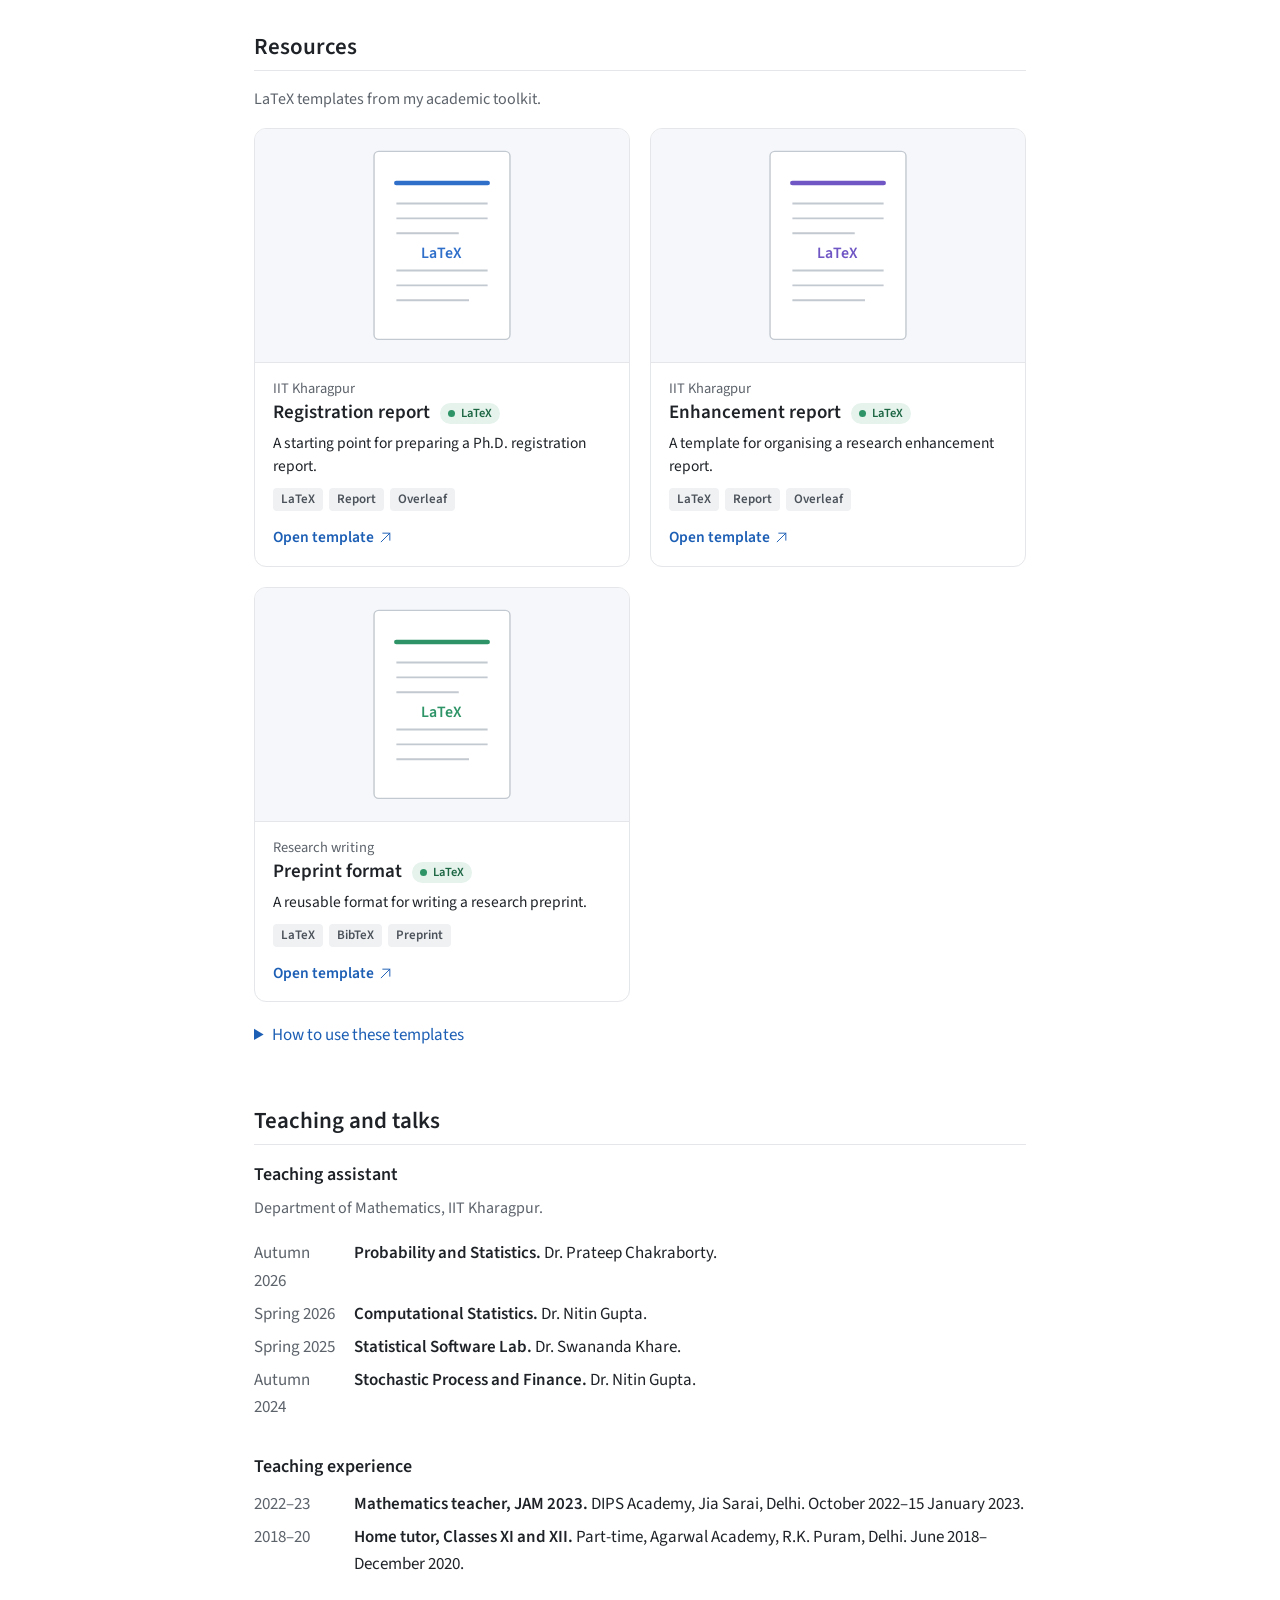
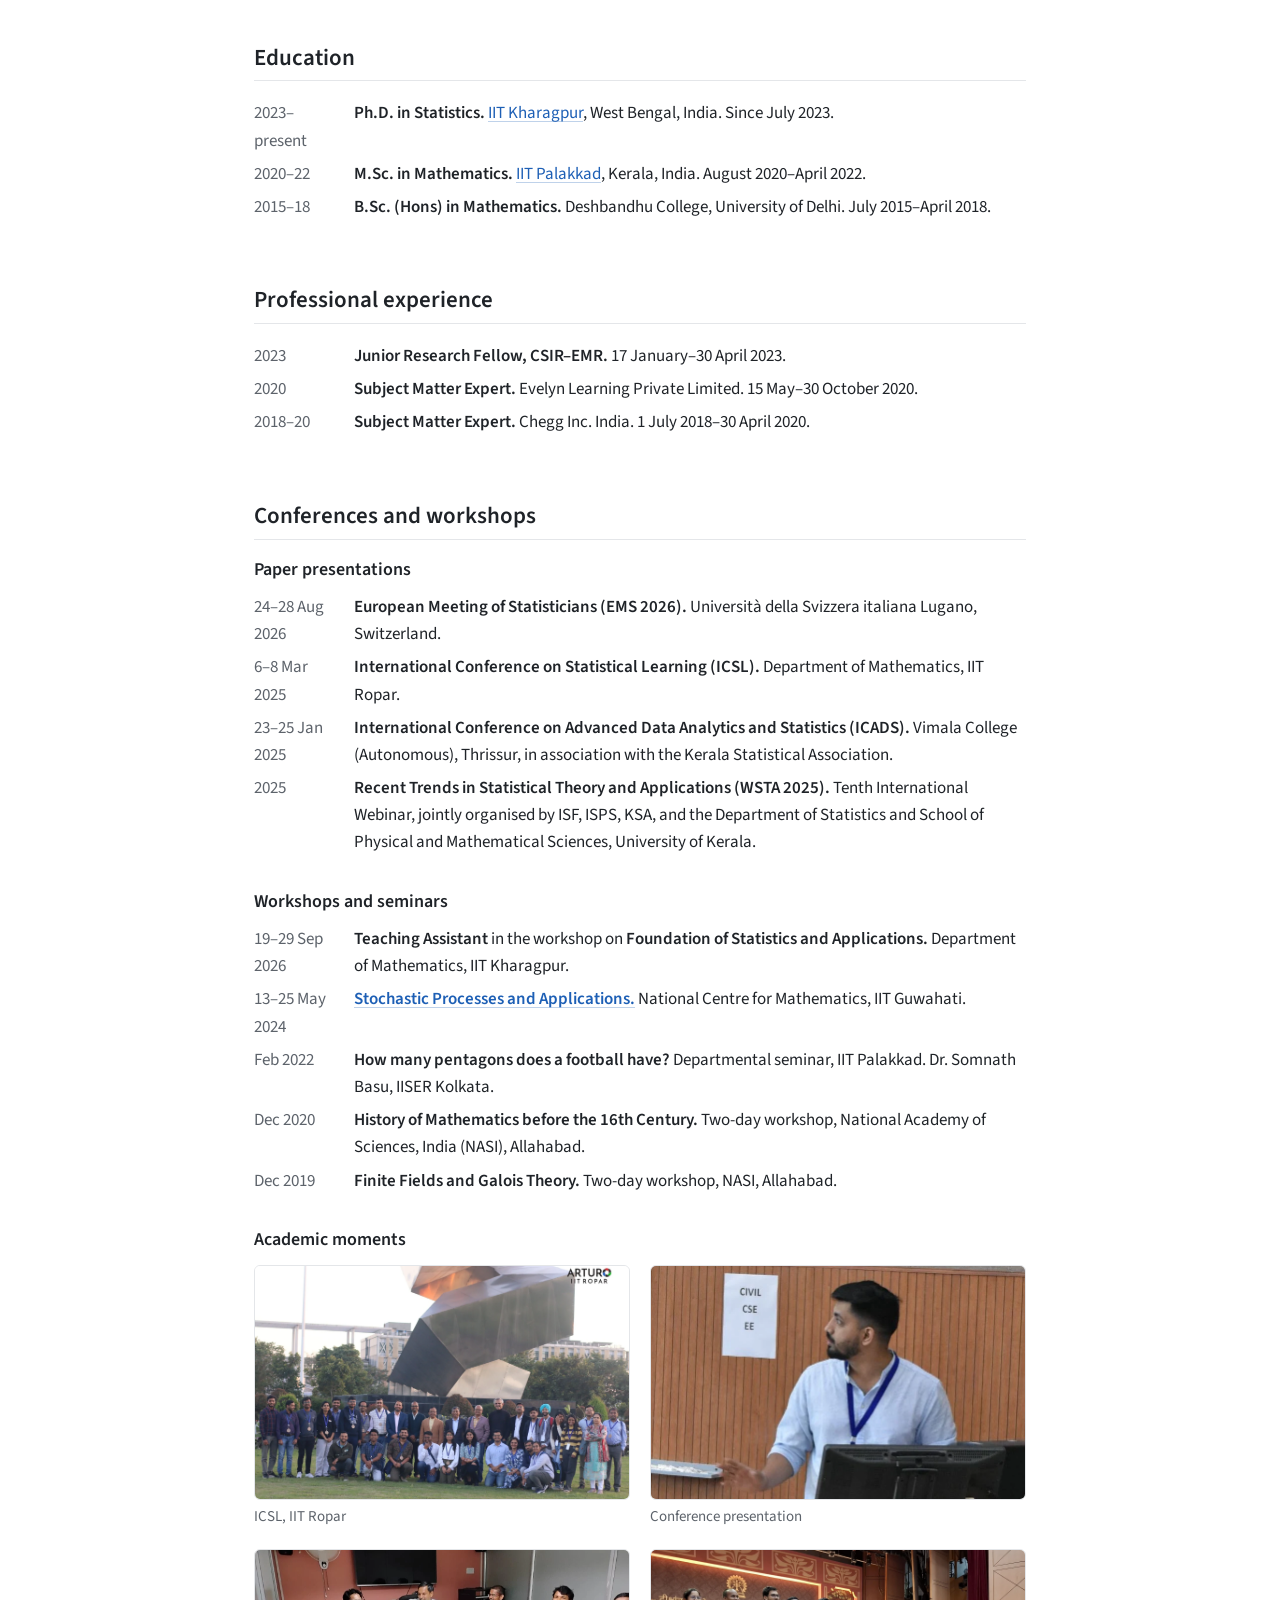
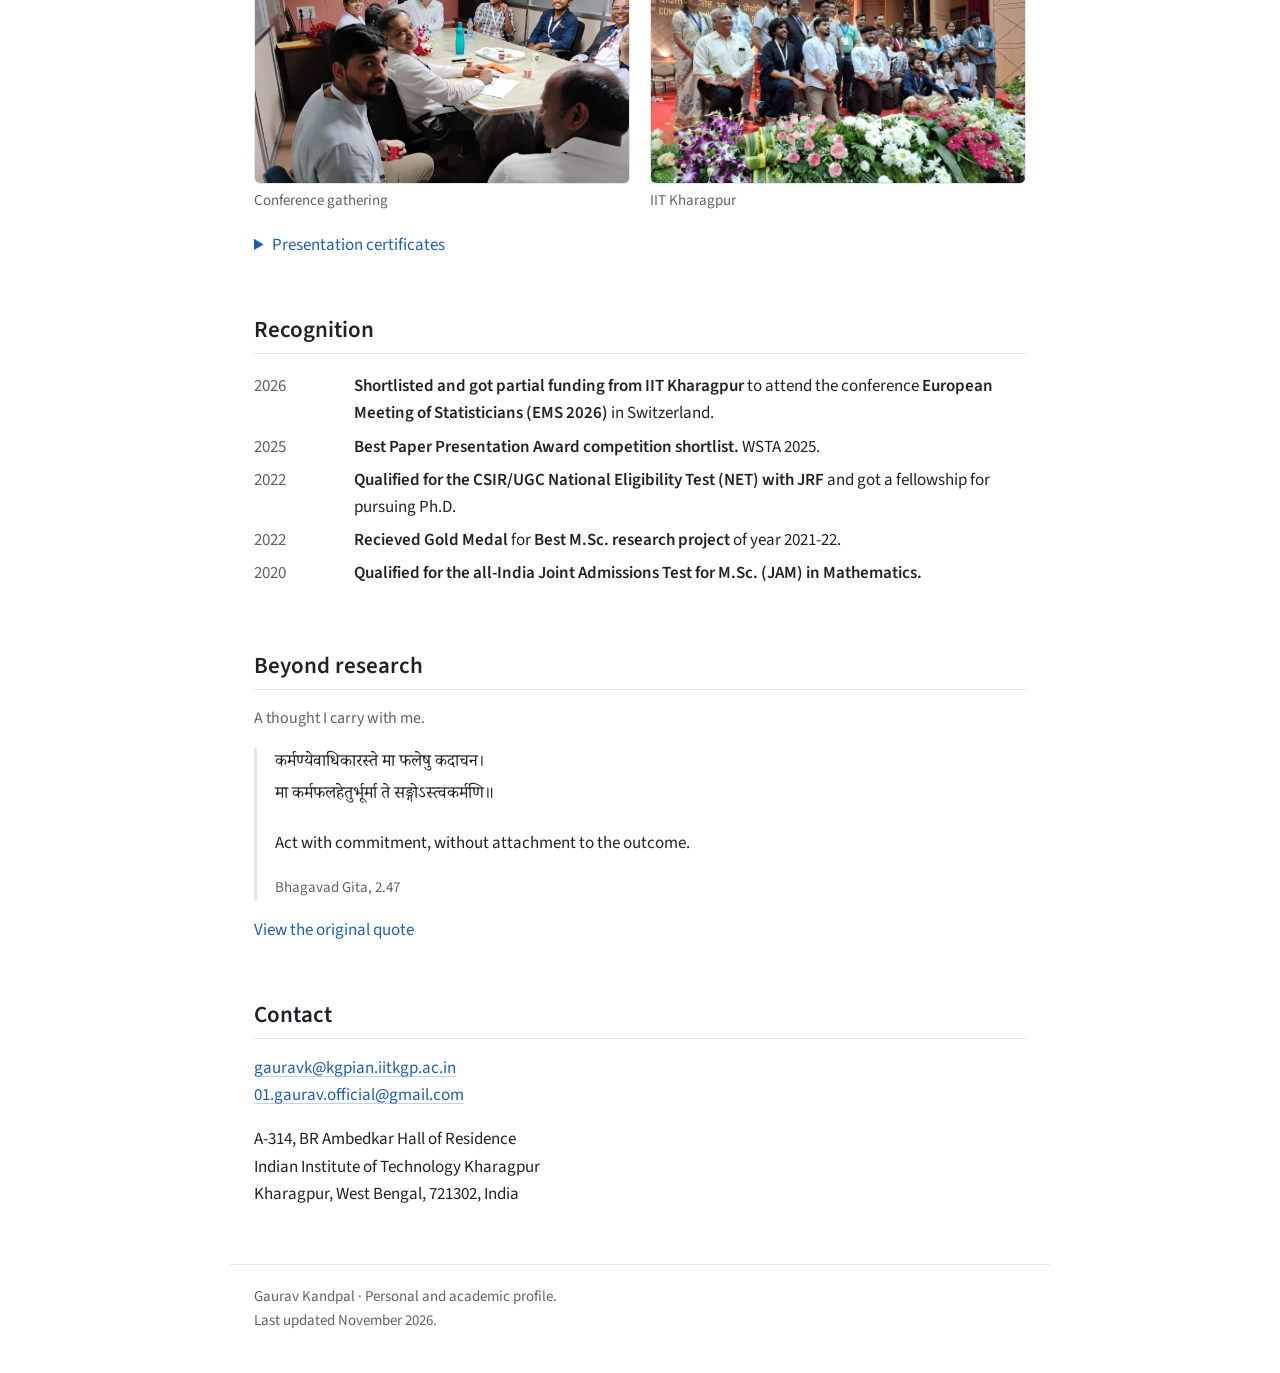
==== commit 9d9b9144: "Update index.html" ====
--- a/index.html
+++ b/index.html
@@ -125,7 +125,7 @@
   <h3>Academic moments</h3><div class="gallery"><a href="gallery-01.webp" data-gallery data-caption="ICSL, IIT Ropar"><img src="gallery-01.webp" alt="Group photograph at ICSL, IIT Ropar" width="1400" height="933" loading="lazy"><span>ICSL, IIT Ropar</span></a><a href="gallery-03.webp" data-gallery data-caption="International conference presentation"><img src="gallery-03.webp" alt="Gaurav Kandpal presenting at an international conference" width="1400" height="933" loading="lazy"><span>Conference presentation</span></a><a href="gallery-05.webp" data-gallery data-caption="Conference gathering"><img src="gallery-05.webp" alt="Gaurav Kandpal with conference participants" width="1400" height="933" loading="lazy"><span>Conference gathering</span></a><a href="gallery-07.webp" data-gallery data-caption="Academic gathering at IIT Kharagpur"><img src="gallery-07.webp" alt="Academic gathering at IIT Kharagpur" width="1400" height="933" loading="lazy"><span>IIT Kharagpur</span></a></div>
   <details class="certificates"><summary>Presentation certificates</summary><div class="gallery certificate-grid"><a href="gallery-02.webp" data-gallery data-caption="ICSL 2025: paper presentation"><img src="gallery-02.webp" alt="ICSL 2025 presentation certificate" loading="lazy"><span>ICSL 2025</span></a><a href="gallery-04.webp" data-gallery data-caption="WSTA 2025: paper presentation"><img src="gallery-04.webp" alt="WSTA 2025 presentation certificate" loading="lazy"><span>WSTA 2025</span></a><a href="gallery-06.webp" data-gallery data-caption="WSTA 2025: best-paper shortlist"><img src="gallery-06.webp" alt="Certificate confirming shortlisting for the WSTA Best Paper Presentation Award competition" loading="lazy"><span>WSTA best-paper shortlist</span></a><a href="gallery-08.webp" data-gallery data-caption="ICADS 2025: paper presentation"><img src="gallery-08.webp" alt="ICADS 2025 presentation certificate" loading="lazy"><span>ICADS 2025</span></a></div></details>
 </section>
-<section id="awards"><h2>Recognition</h2><ul class="dated"><li><span class="when">2025</span><p><b>Best Paper Presentation Award competition shortlist.</b> WSTA 2025.</p></li></ul></section>
+<section id="awards"><h2>Recognition</h2><ul class="dated"><li><span class="when">2026</span><p><b>Shortlisted and got partial funding from IIT Kharagpur</b> to attend the conference <b>European Meeting of Statisticians (EMS 2026)</b> in Switzerland.</p></li><li><span class="when">2025</span><p><b>Best Paper Presentation Award competition shortlist.</b> WSTA 2025.</p></li><li><span class="when">2022</span><p><b>Qualified for the CSIR/UGC National Eligibility Test (NET) with JRF</b> and got a fellowship for pursuing Ph.D.</p></li><li><span class="when">2022</span><p><b>Recieved Gold Medal</b> for <b>Best M.Sc. research project</b> of year 2021-22.</p></li><li><span class="when">2020</span><p><b>Qualified for the all-India Joint Admissions Test for M.Sc. (JAM) in Mathematics.</b></p></li></ul></section>
 <section id="personal"><h2>Beyond research</h2><p class="aside">A thought I carry with me.</p><blockquote><p lang="sa">कर्मण्येवाधिकारस्ते मा फलेषु कदाचन।<br>मा कर्मफलहेतुर्भूर्मा ते सङ्गोऽस्त्वकर्मणि॥</p><p>Act with commitment, without attachment to the outcome.</p><cite>Bhagavad Gita, 2.47</cite></blockquote><a href="assets/quote.webp" data-gallery data-caption="Quote for my life">View the original quote</a></section>
 <section id="contact"><h2>Contact</h2><p><a href="mailto:gauravk@kgpian.iitkgp.ac.in">gauravk@kgpian.iitkgp.ac.in</a><br><a href="mailto:01.gaurav.official@gmail.com">01.gaurav.official@gmail.com</a></p><address>A-314, BR Ambedkar Hall of Residence<br>Indian Institute of Technology Kharagpur<br>Kharagpur, West Bengal, 721302, India</address></section>
 </main><footer class="wrap foot"><p>Gaurav Kandpal &middot; Personal and academic profile.<br>Last updated November 2026.</p></footer>
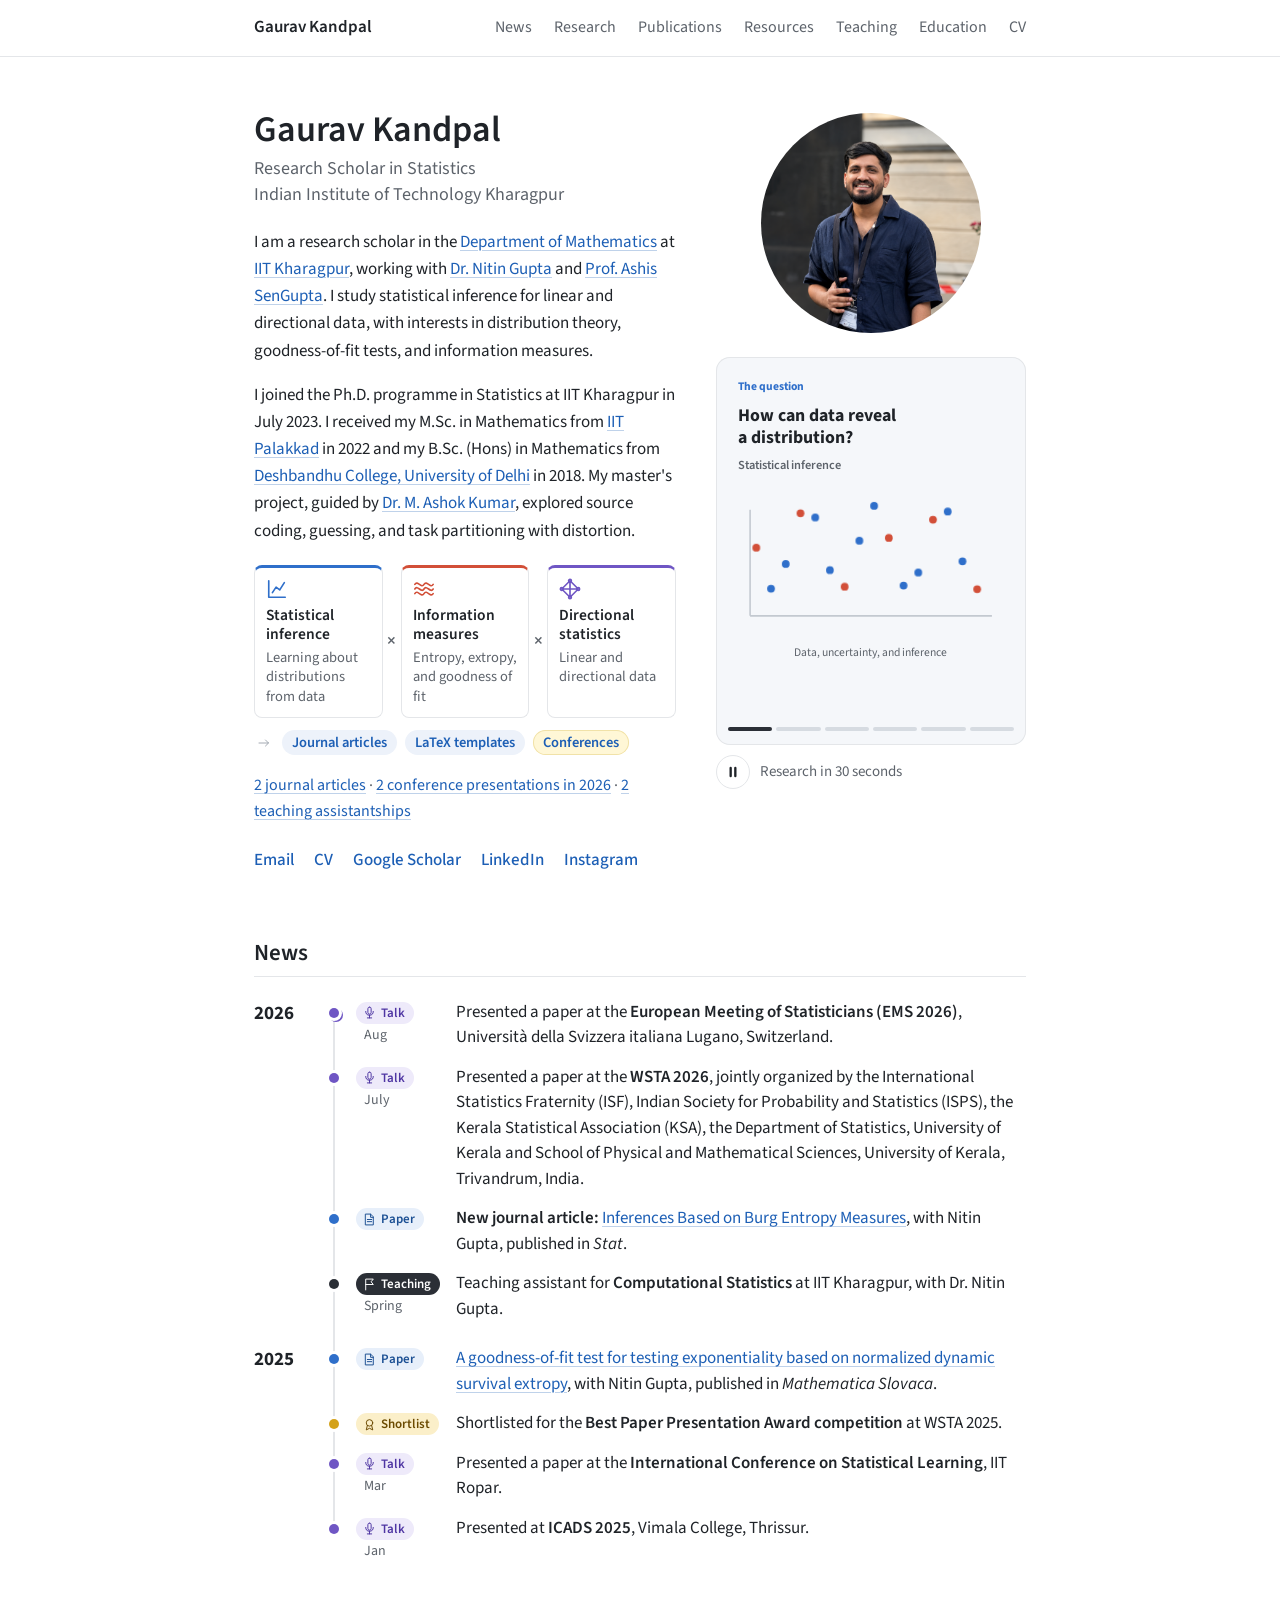
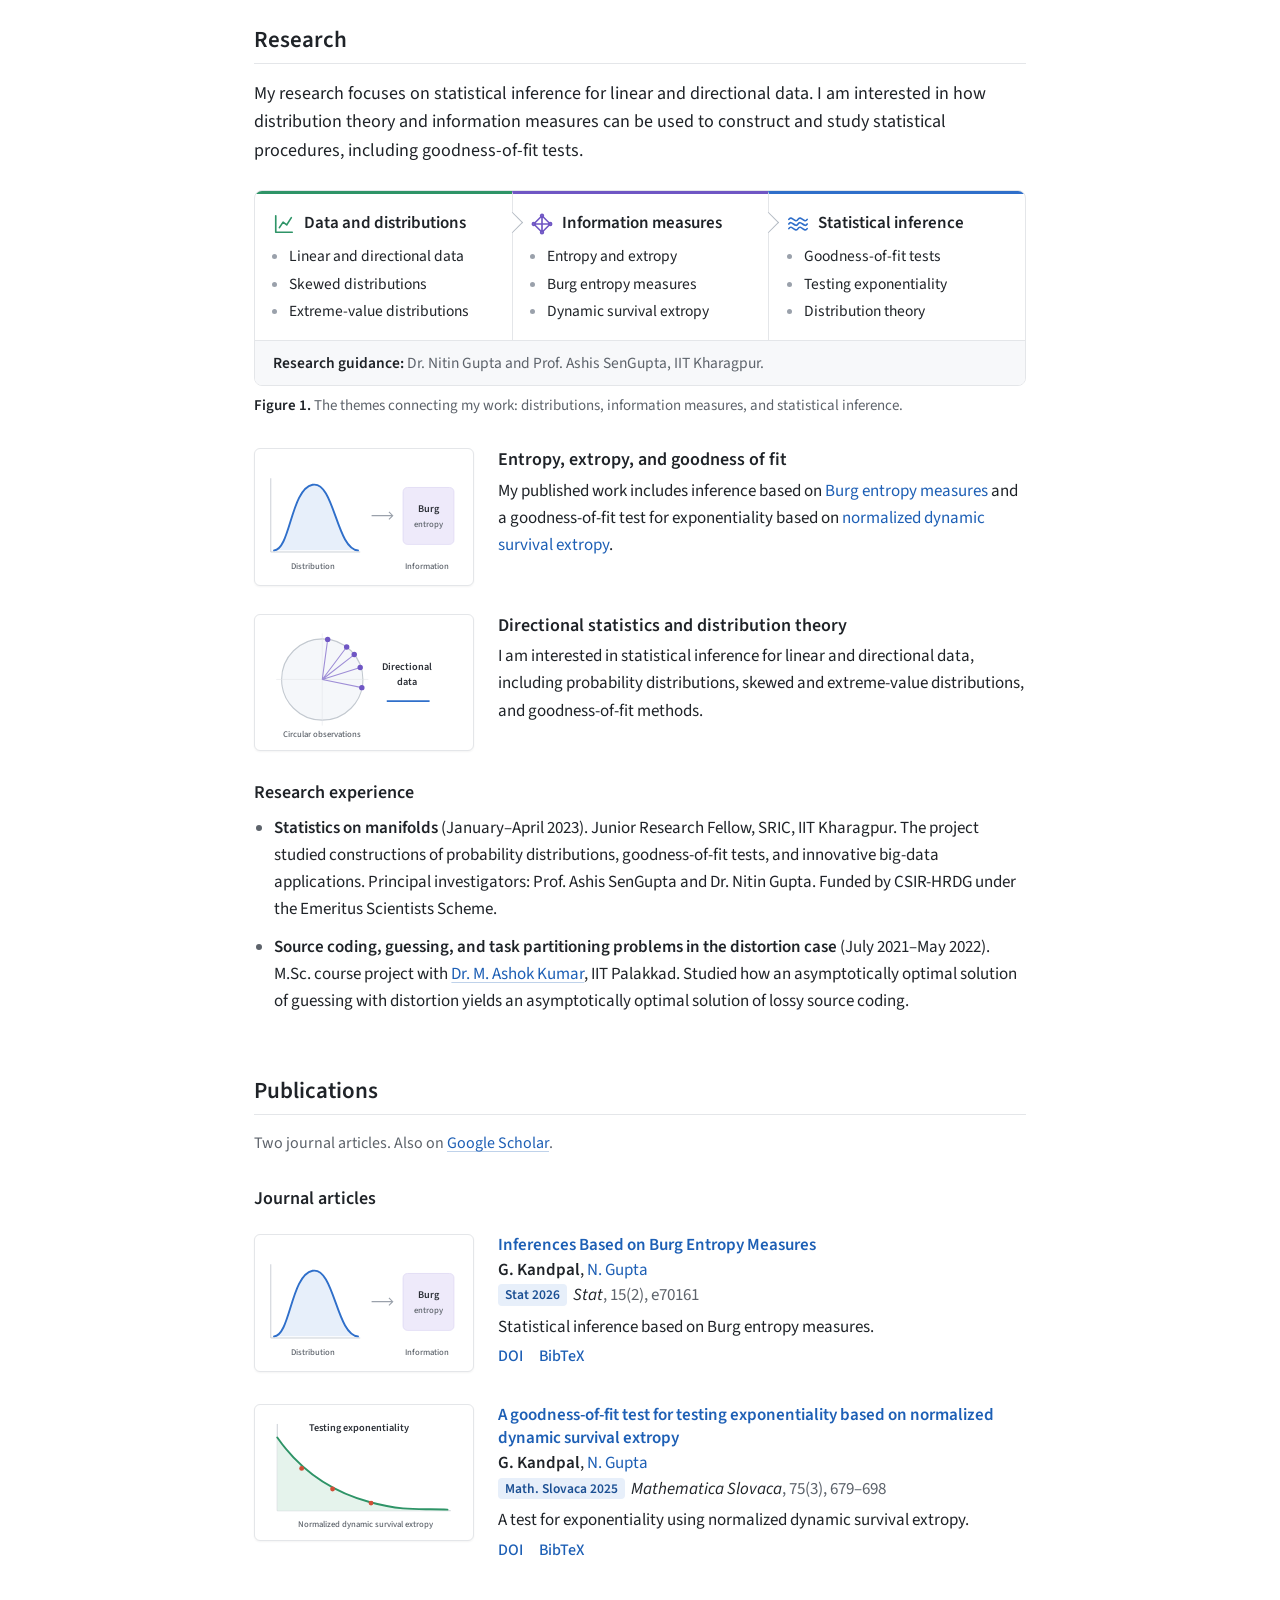
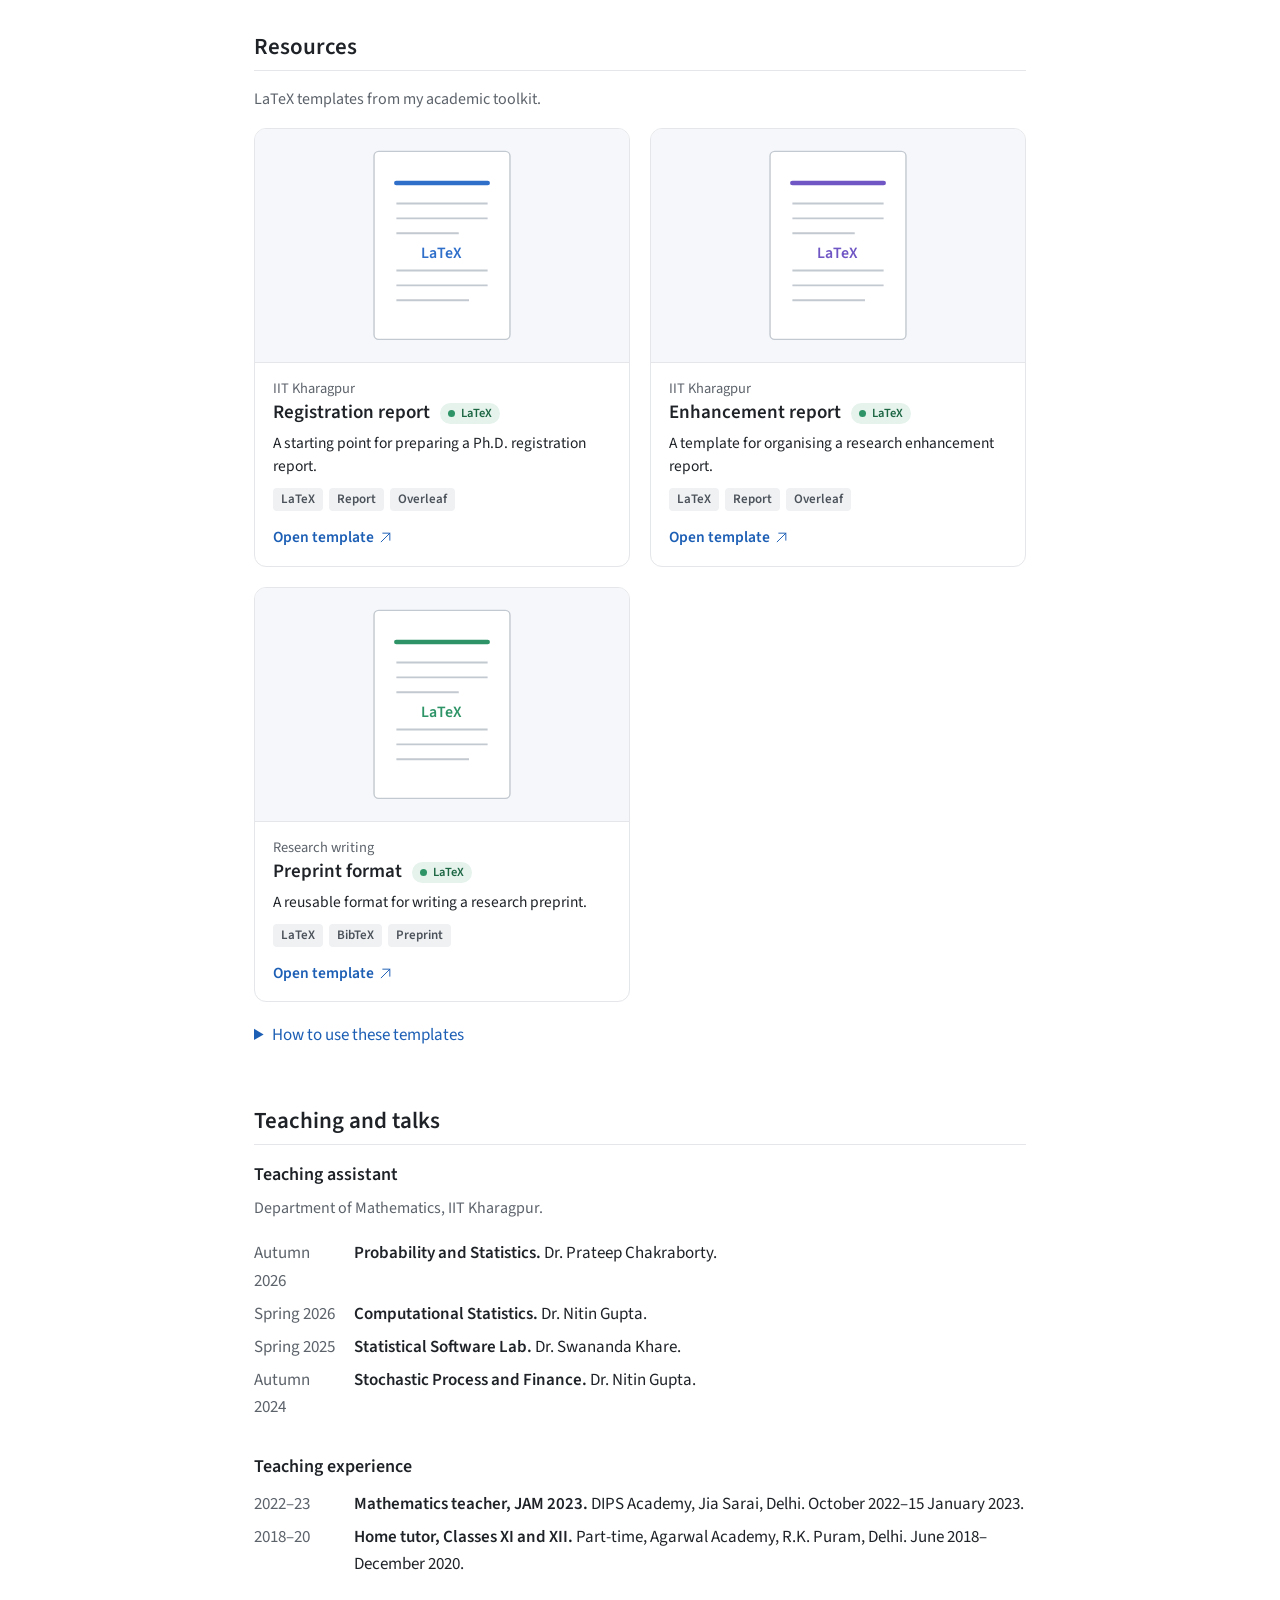
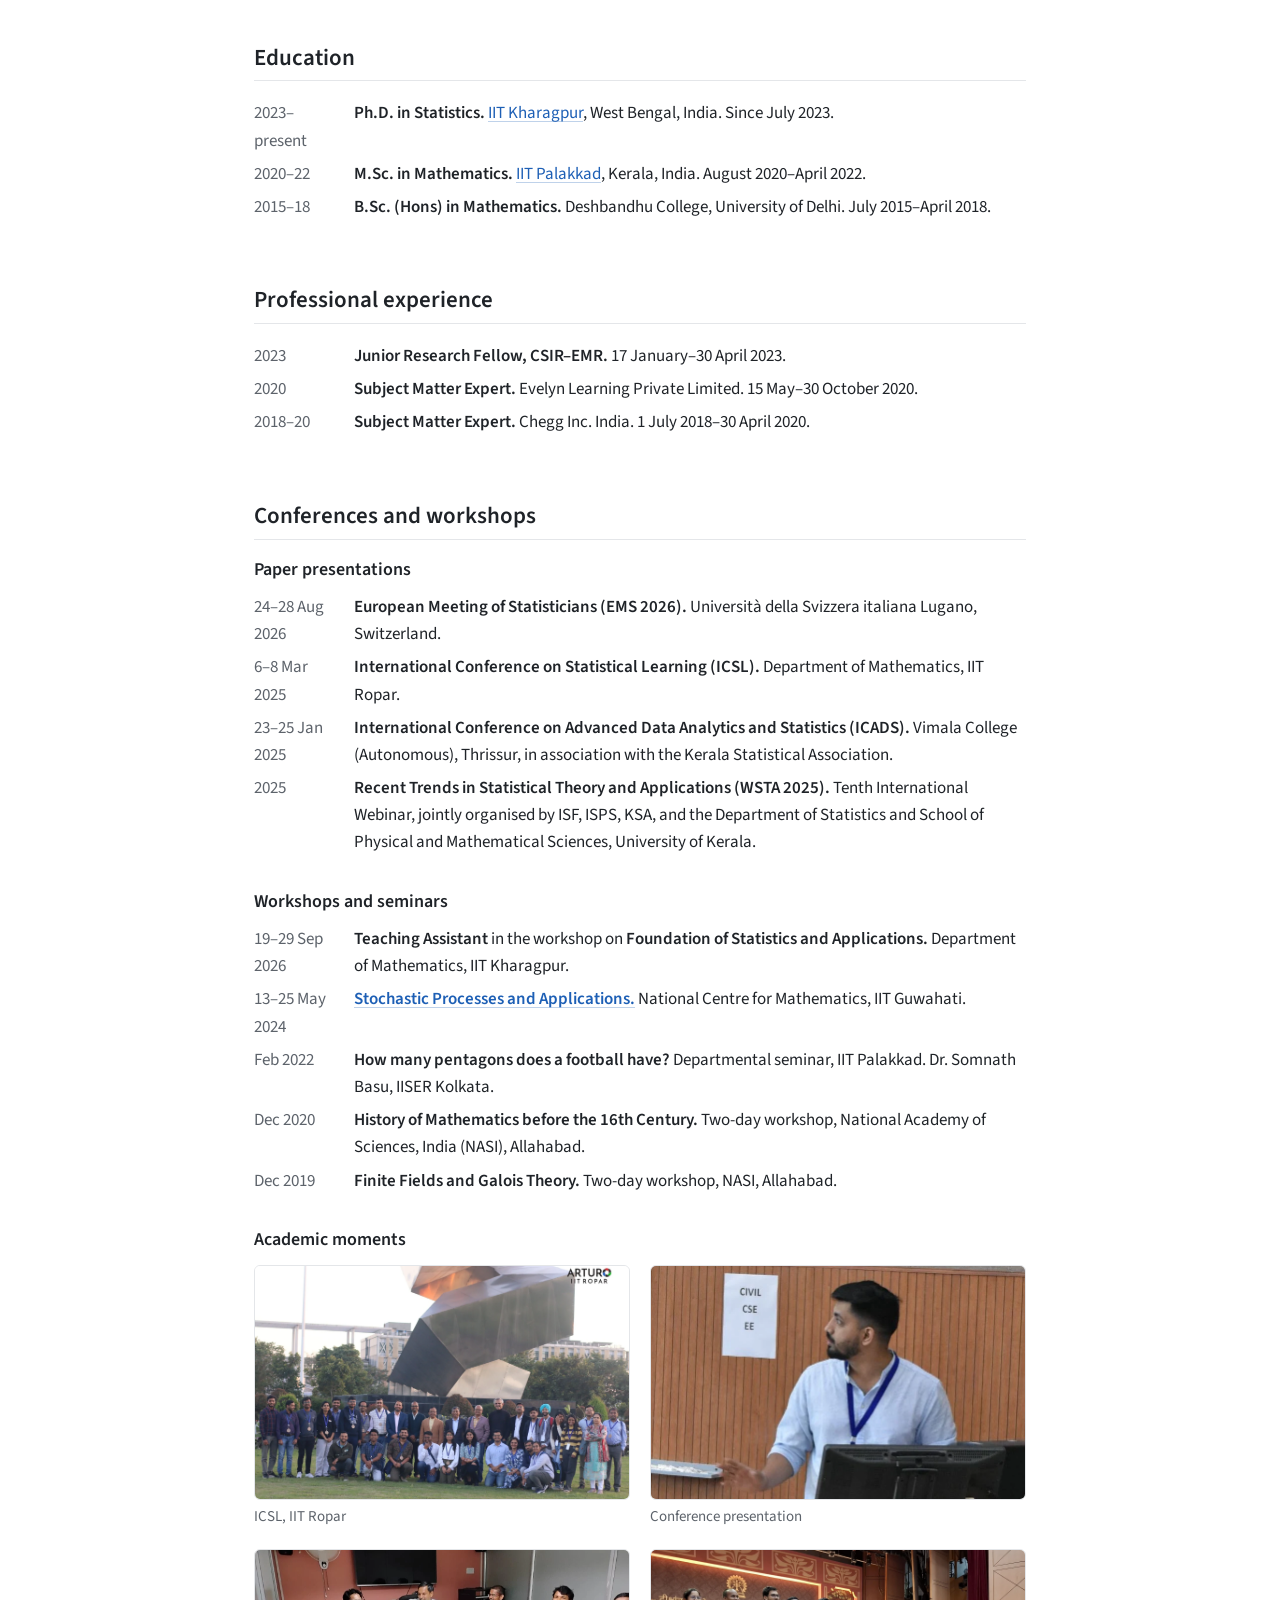
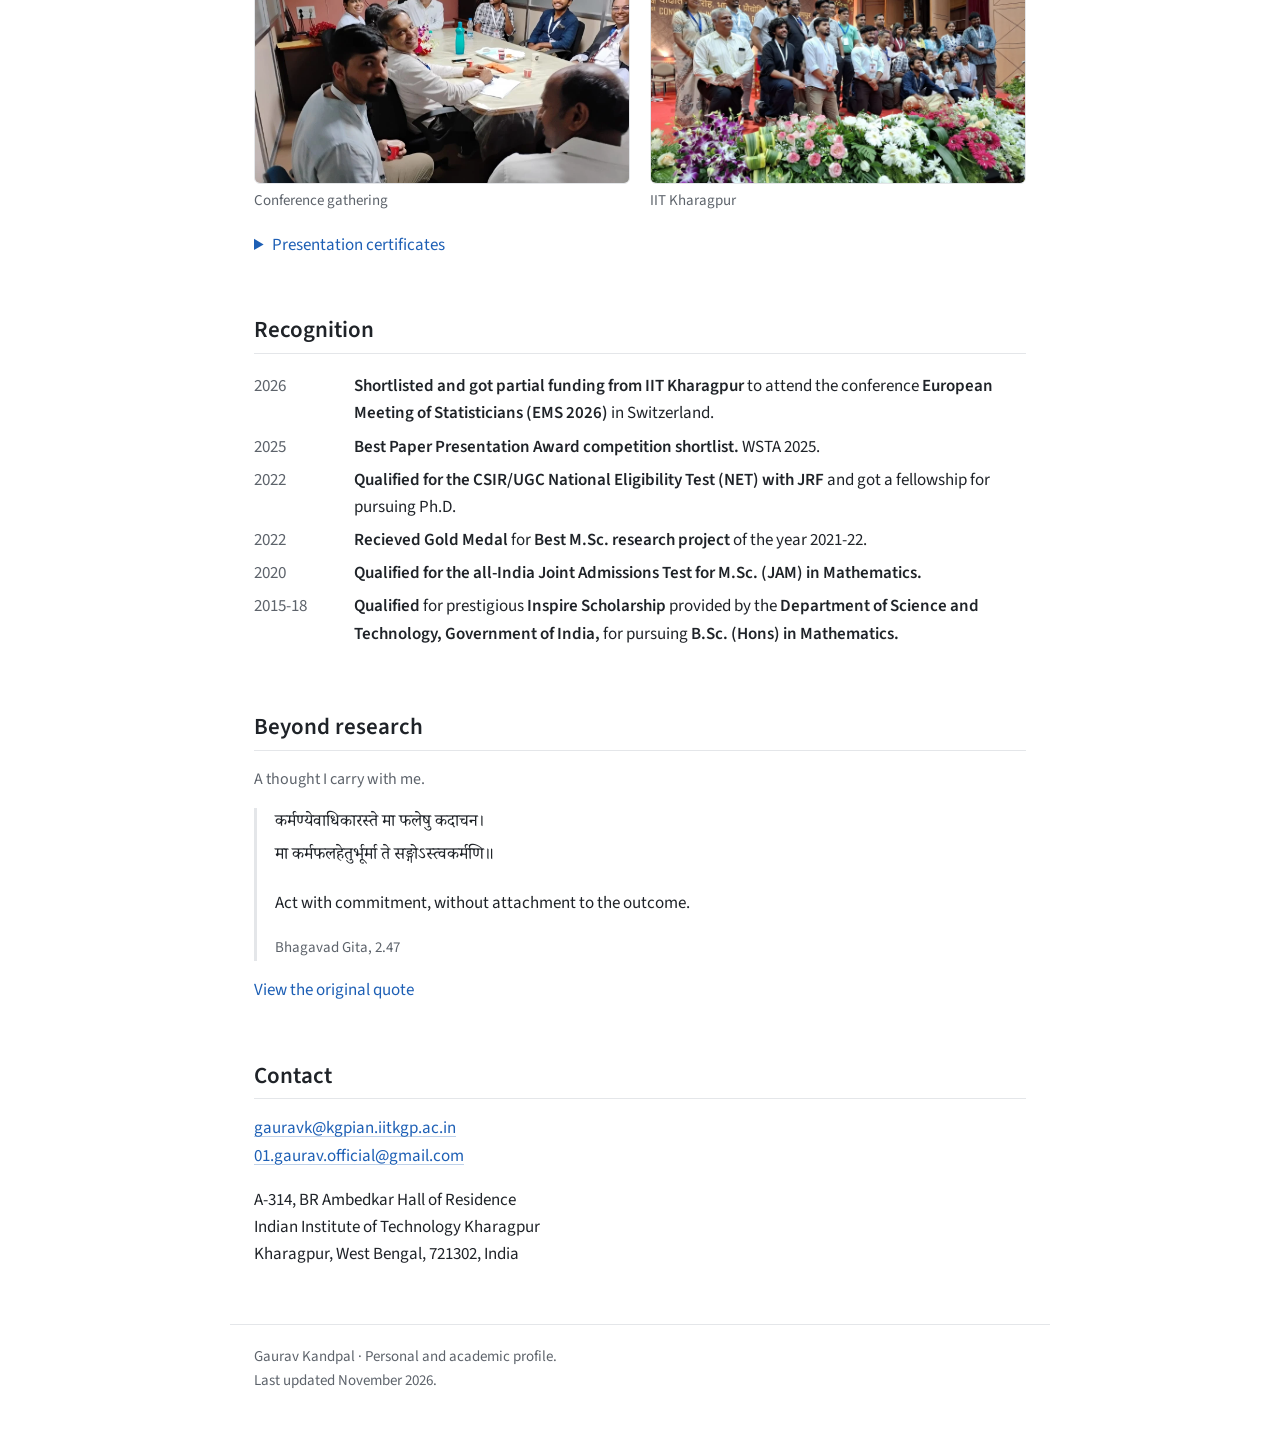
==== commit 5f17cbb6: "Update index.html" ====
--- a/index.html
+++ b/index.html
@@ -125,8 +125,7 @@
   <h3>Academic moments</h3><div class="gallery"><a href="gallery-01.webp" data-gallery data-caption="ICSL, IIT Ropar"><img src="gallery-01.webp" alt="Group photograph at ICSL, IIT Ropar" width="1400" height="933" loading="lazy"><span>ICSL, IIT Ropar</span></a><a href="gallery-03.webp" data-gallery data-caption="International conference presentation"><img src="gallery-03.webp" alt="Gaurav Kandpal presenting at an international conference" width="1400" height="933" loading="lazy"><span>Conference presentation</span></a><a href="gallery-05.webp" data-gallery data-caption="Conference gathering"><img src="gallery-05.webp" alt="Gaurav Kandpal with conference participants" width="1400" height="933" loading="lazy"><span>Conference gathering</span></a><a href="gallery-07.webp" data-gallery data-caption="Academic gathering at IIT Kharagpur"><img src="gallery-07.webp" alt="Academic gathering at IIT Kharagpur" width="1400" height="933" loading="lazy"><span>IIT Kharagpur</span></a></div>
   <details class="certificates"><summary>Presentation certificates</summary><div class="gallery certificate-grid"><a href="gallery-02.webp" data-gallery data-caption="ICSL 2025: paper presentation"><img src="gallery-02.webp" alt="ICSL 2025 presentation certificate" loading="lazy"><span>ICSL 2025</span></a><a href="gallery-04.webp" data-gallery data-caption="WSTA 2025: paper presentation"><img src="gallery-04.webp" alt="WSTA 2025 presentation certificate" loading="lazy"><span>WSTA 2025</span></a><a href="gallery-06.webp" data-gallery data-caption="WSTA 2025: best-paper shortlist"><img src="gallery-06.webp" alt="Certificate confirming shortlisting for the WSTA Best Paper Presentation Award competition" loading="lazy"><span>WSTA best-paper shortlist</span></a><a href="gallery-08.webp" data-gallery data-caption="ICADS 2025: paper presentation"><img src="gallery-08.webp" alt="ICADS 2025 presentation certificate" loading="lazy"><span>ICADS 2025</span></a></div></details>
 </section>
-<section id="awards"><h2>Recognition</h2><ul class="dated"><li><span class="when">2026</span><p><b>Shortlisted and got partial funding from IIT Kharagpur</b> to attend the conference <b>European Meeting of Statisticians (EMS 2026)</b> in Switzerland.</p></li><li><span class="when">2025</span><p><b>Best Paper Presentation Award competition shortlist.</b> WSTA 2025.</p></li><li><span class="when">2022</span><p><b>Qualified for the CSIR/UGC National Eligibility Test (NET) with JRF</b> and got a fellowship for pursuing Ph.D.</p></li><li><span class="when">2022</span><p><b>Recieved Gold Medal</b> for <b>Best M.Sc. research project</b> of year 2021-22.</p></li><li><span class="when">2020</span><p><b>Qualified for the all-India Joint Admissions Test for M.Sc. (JAM) in Mathematics.</b></p></li></ul></section>
-<section id="personal"><h2>Beyond research</h2><p class="aside">A thought I carry with me.</p><blockquote><p lang="sa">कर्मण्येवाधिकारस्ते मा फलेषु कदाचन।<br>मा कर्मफलहेतुर्भूर्मा ते सङ्गोऽस्त्वकर्मणि॥</p><p>Act with commitment, without attachment to the outcome.</p><cite>Bhagavad Gita, 2.47</cite></blockquote><a href="assets/quote.webp" data-gallery data-caption="Quote for my life">View the original quote</a></section>
+<section id="awards"><h2>Recognition</h2><ul class="dated"><li><span class="when">2026</span><p><b>Shortlisted and got partial funding from IIT Kharagpur</b> to attend the conference <b>European Meeting of Statisticians (EMS 2026)</b> in Switzerland.</p></li><li><span class="when">2025</span><p><b>Best Paper Presentation Award competition shortlist.</b> WSTA 2025.</p></li><li><span class="when">2022</span><p><b>Qualified for the CSIR/UGC National Eligibility Test (NET) with JRF</b> and got a fellowship for pursuing Ph.D.</p></li><li><span class="when">2022</span><p><b>Recieved Gold Medal</b> for <b>Best M.Sc. research project</b> of the year 2021-22.</p></li><li><span class="when">2020</span><p><b>Qualified for the all-India Joint Admissions Test for M.Sc. (JAM) in Mathematics.</b></p></li><li><span class="when">2015-18</span><p><b>Qualified</b> for prestigious <b>Inspire Scholarship</b> provided by the <b>Department of Science and Technology, Government of India,</b> for pursuing <b>B.Sc. (Hons) in Mathematics.</b></p></li></ul></section><section id="personal"><h2>Beyond research</h2><p class="aside">A thought I carry with me.</p><blockquote><p lang="sa">कर्मण्येवाधिकारस्ते मा फलेषु कदाचन।<br>मा कर्मफलहेतुर्भूर्मा ते सङ्गोऽस्त्वकर्मणि॥</p><p>Act with commitment, without attachment to the outcome.</p><cite>Bhagavad Gita, 2.47</cite></blockquote><a href="assets/quote.webp" data-gallery data-caption="Quote for my life">View the original quote</a></section>
 <section id="contact"><h2>Contact</h2><p><a href="mailto:gauravk@kgpian.iitkgp.ac.in">gauravk@kgpian.iitkgp.ac.in</a><br><a href="mailto:01.gaurav.official@gmail.com">01.gaurav.official@gmail.com</a></p><address>A-314, BR Ambedkar Hall of Residence<br>Indian Institute of Technology Kharagpur<br>Kharagpur, West Bengal, 721302, India</address></section>
 </main><footer class="wrap foot"><p>Gaurav Kandpal &middot; Personal and academic profile.<br>Last updated November 2026.</p></footer>
 <dialog id="photo-dialog" aria-labelledby="photo-caption"><button type="button" class="dialog-close" aria-label="Close photograph" title="Close photograph">&times;</button><img id="photo-full" alt=""><p id="photo-caption"></p></dialog>
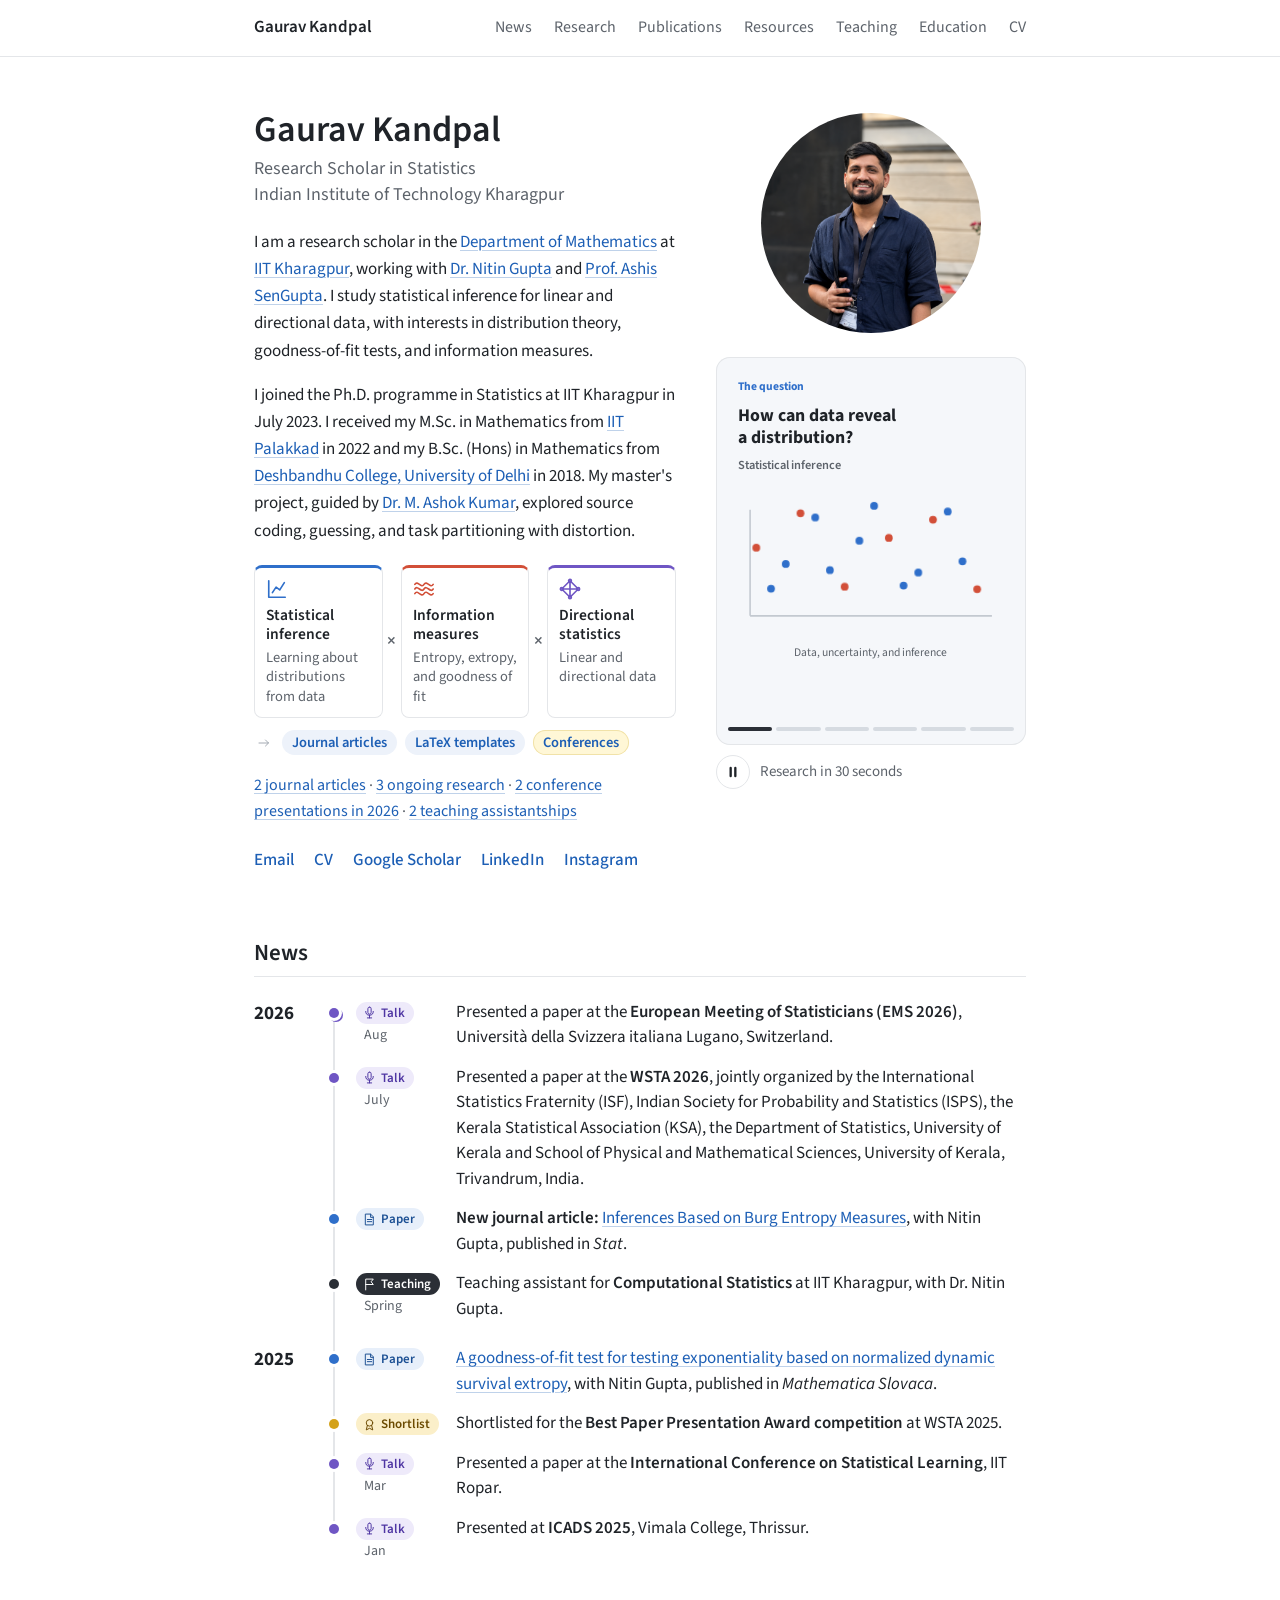
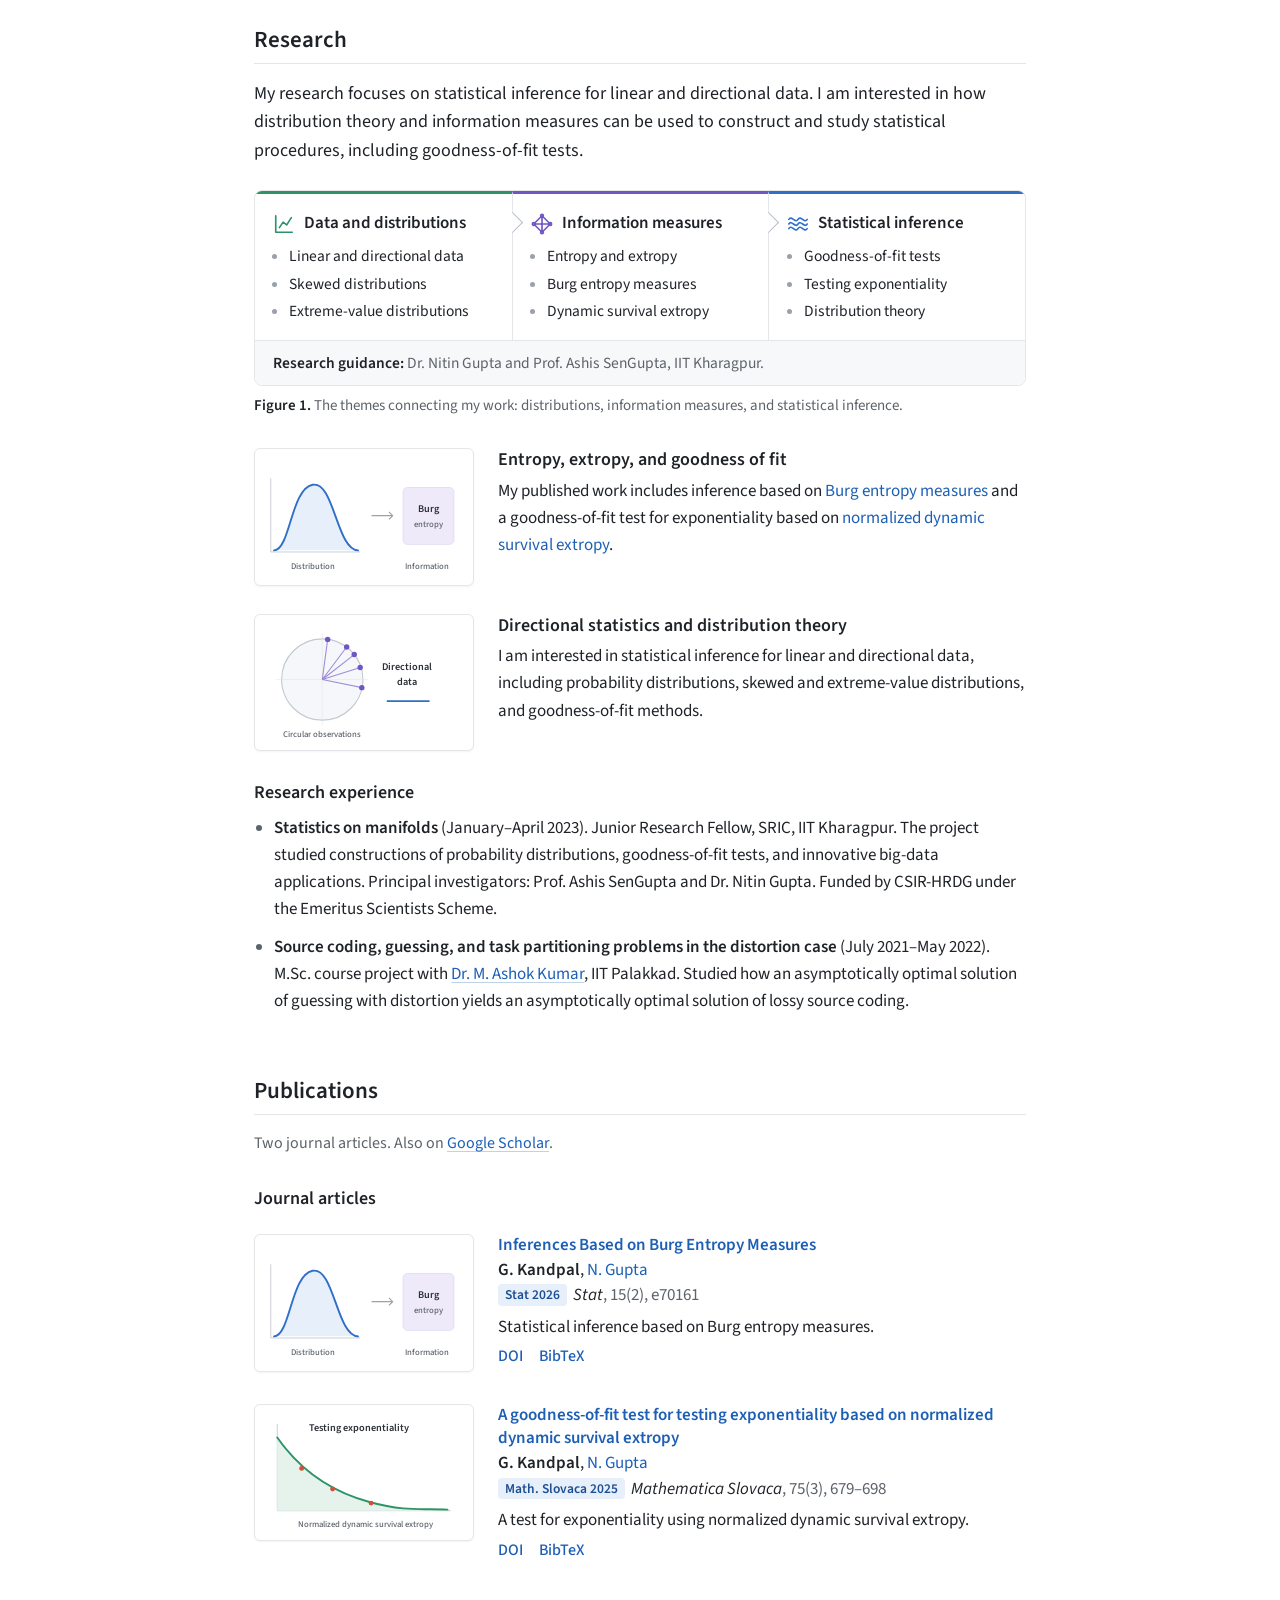
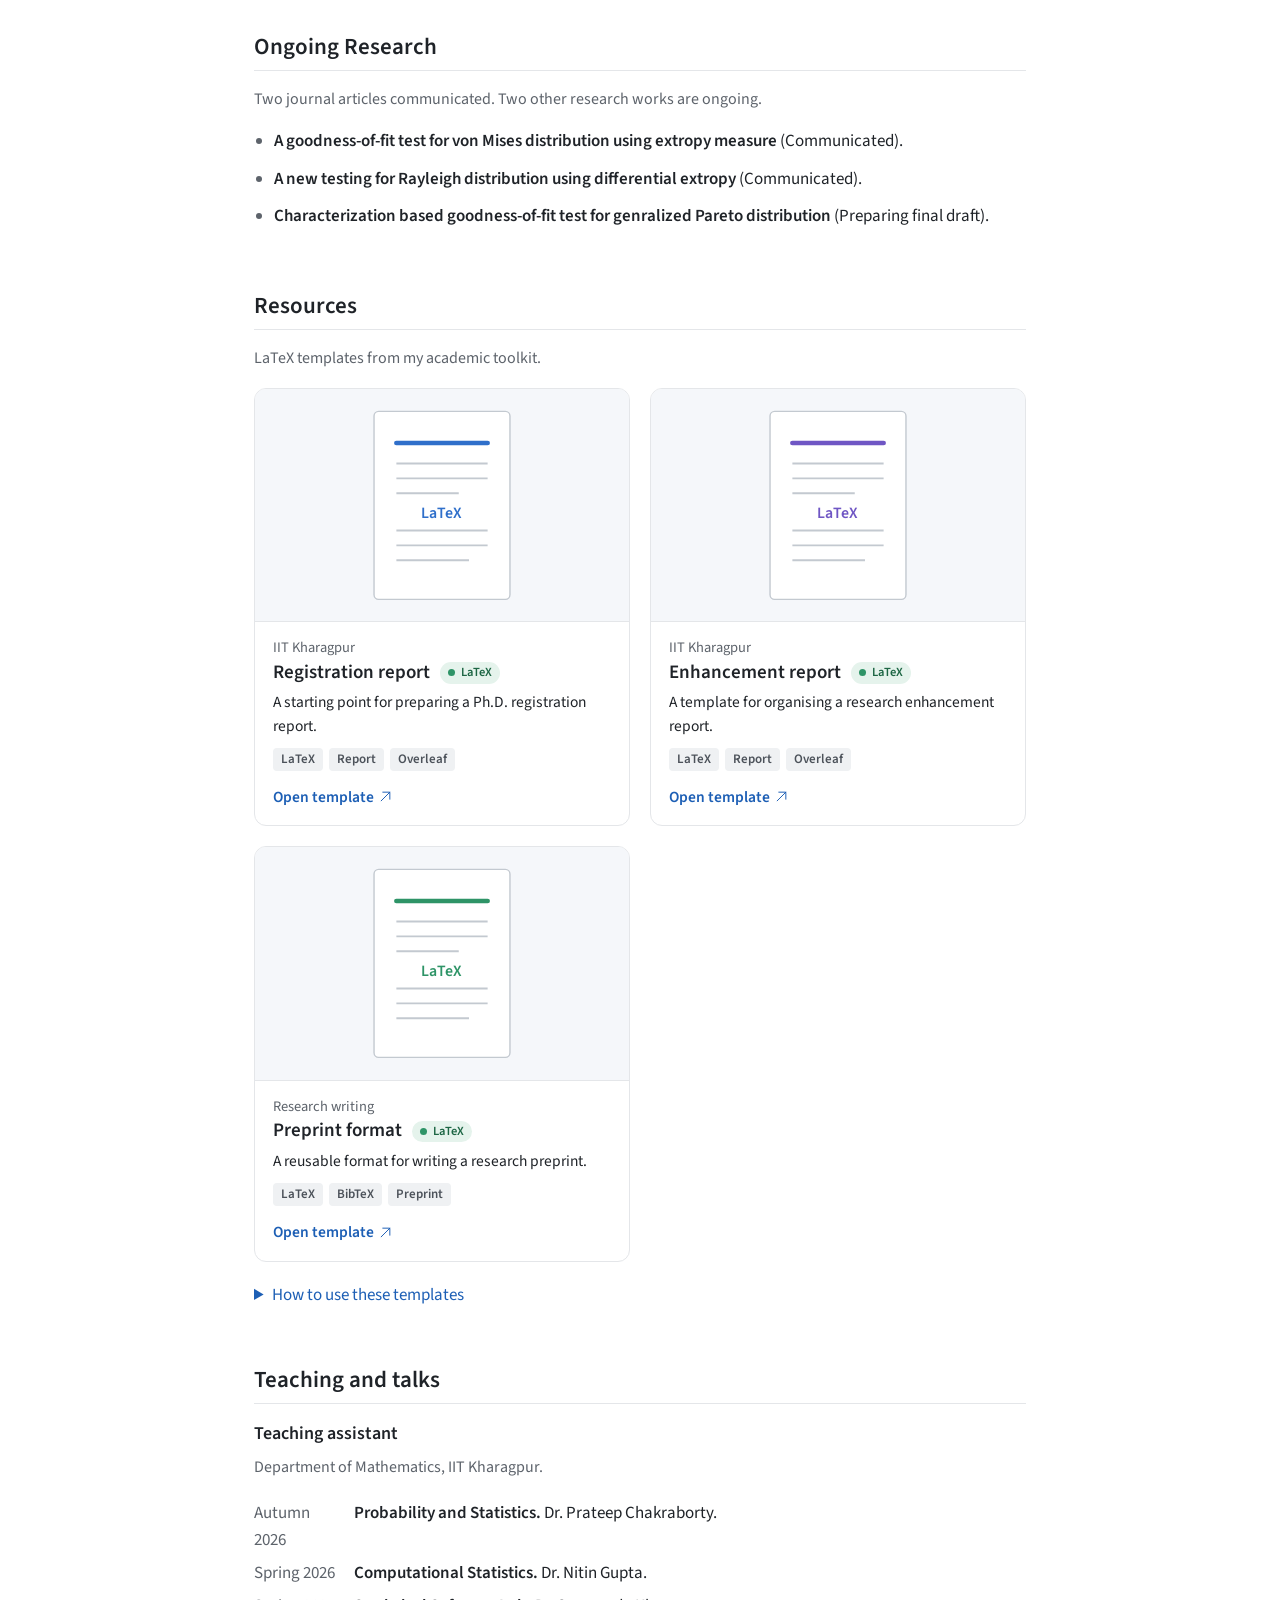
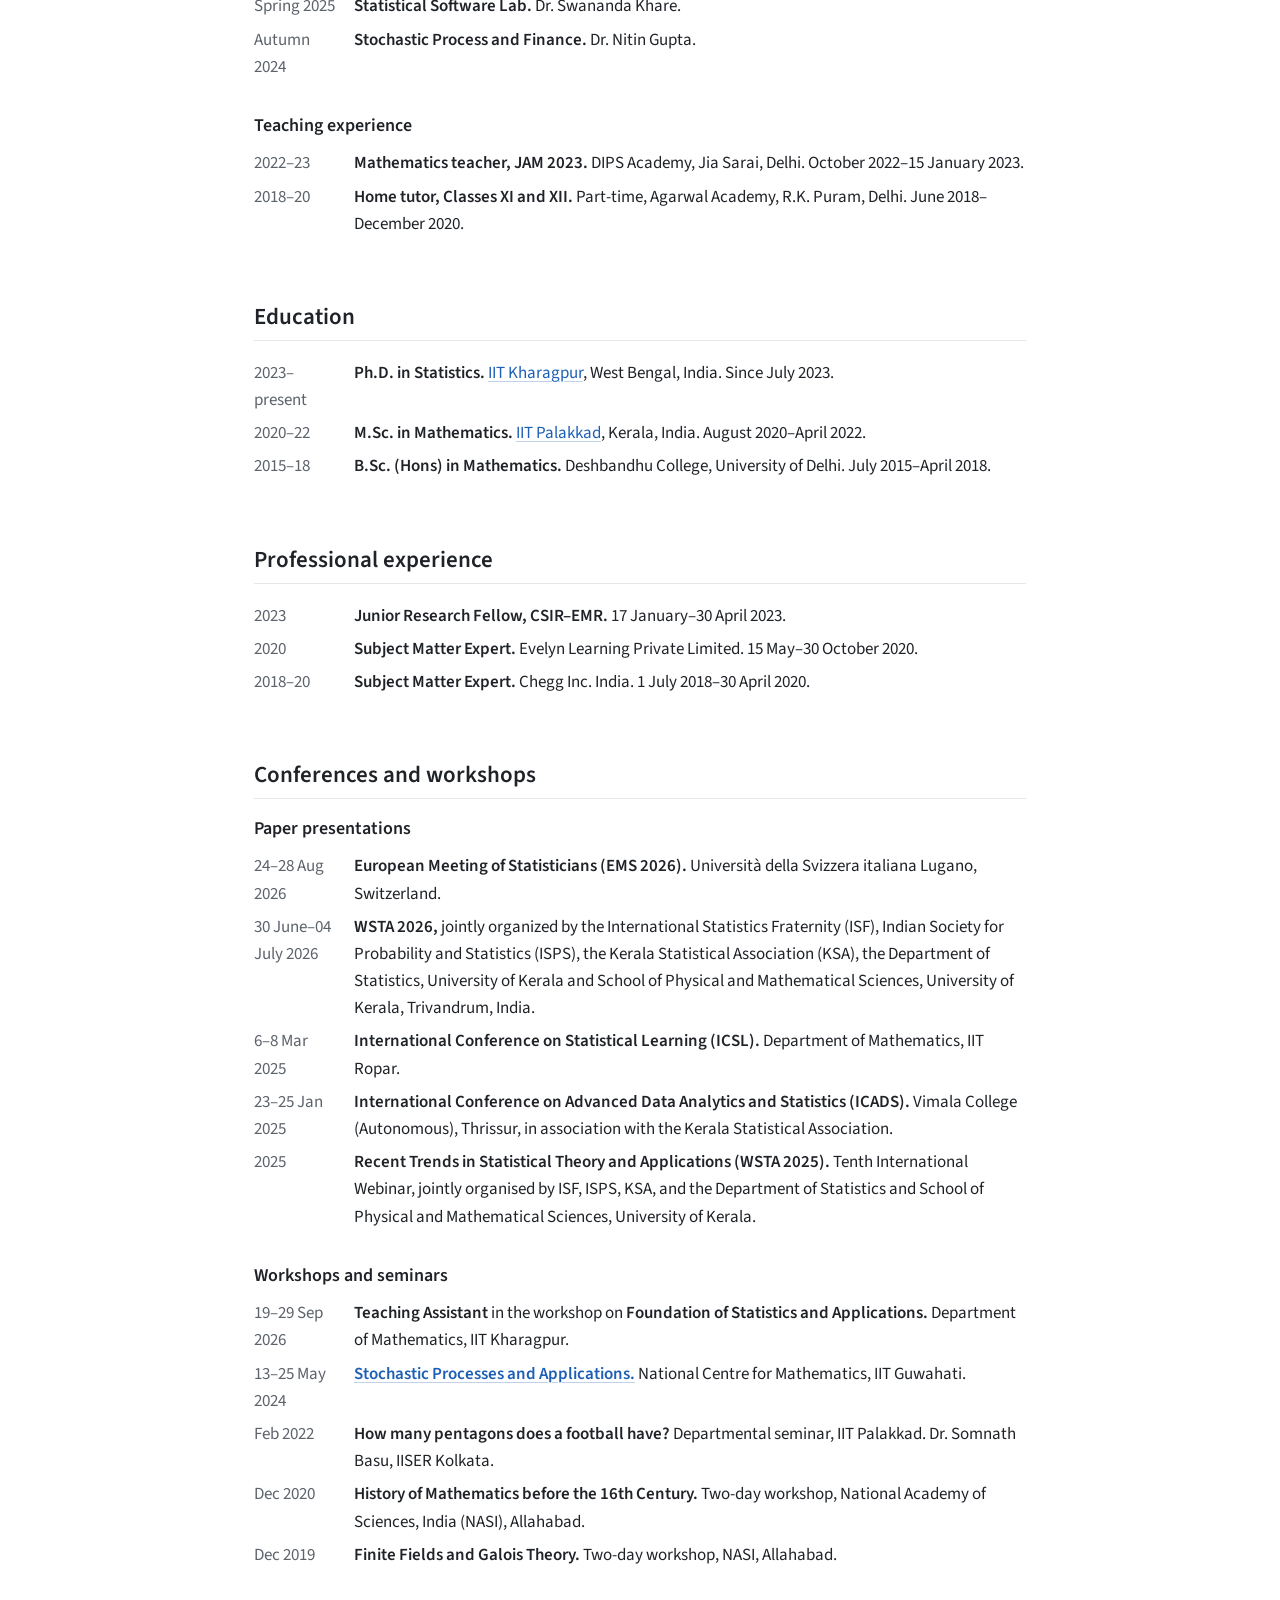
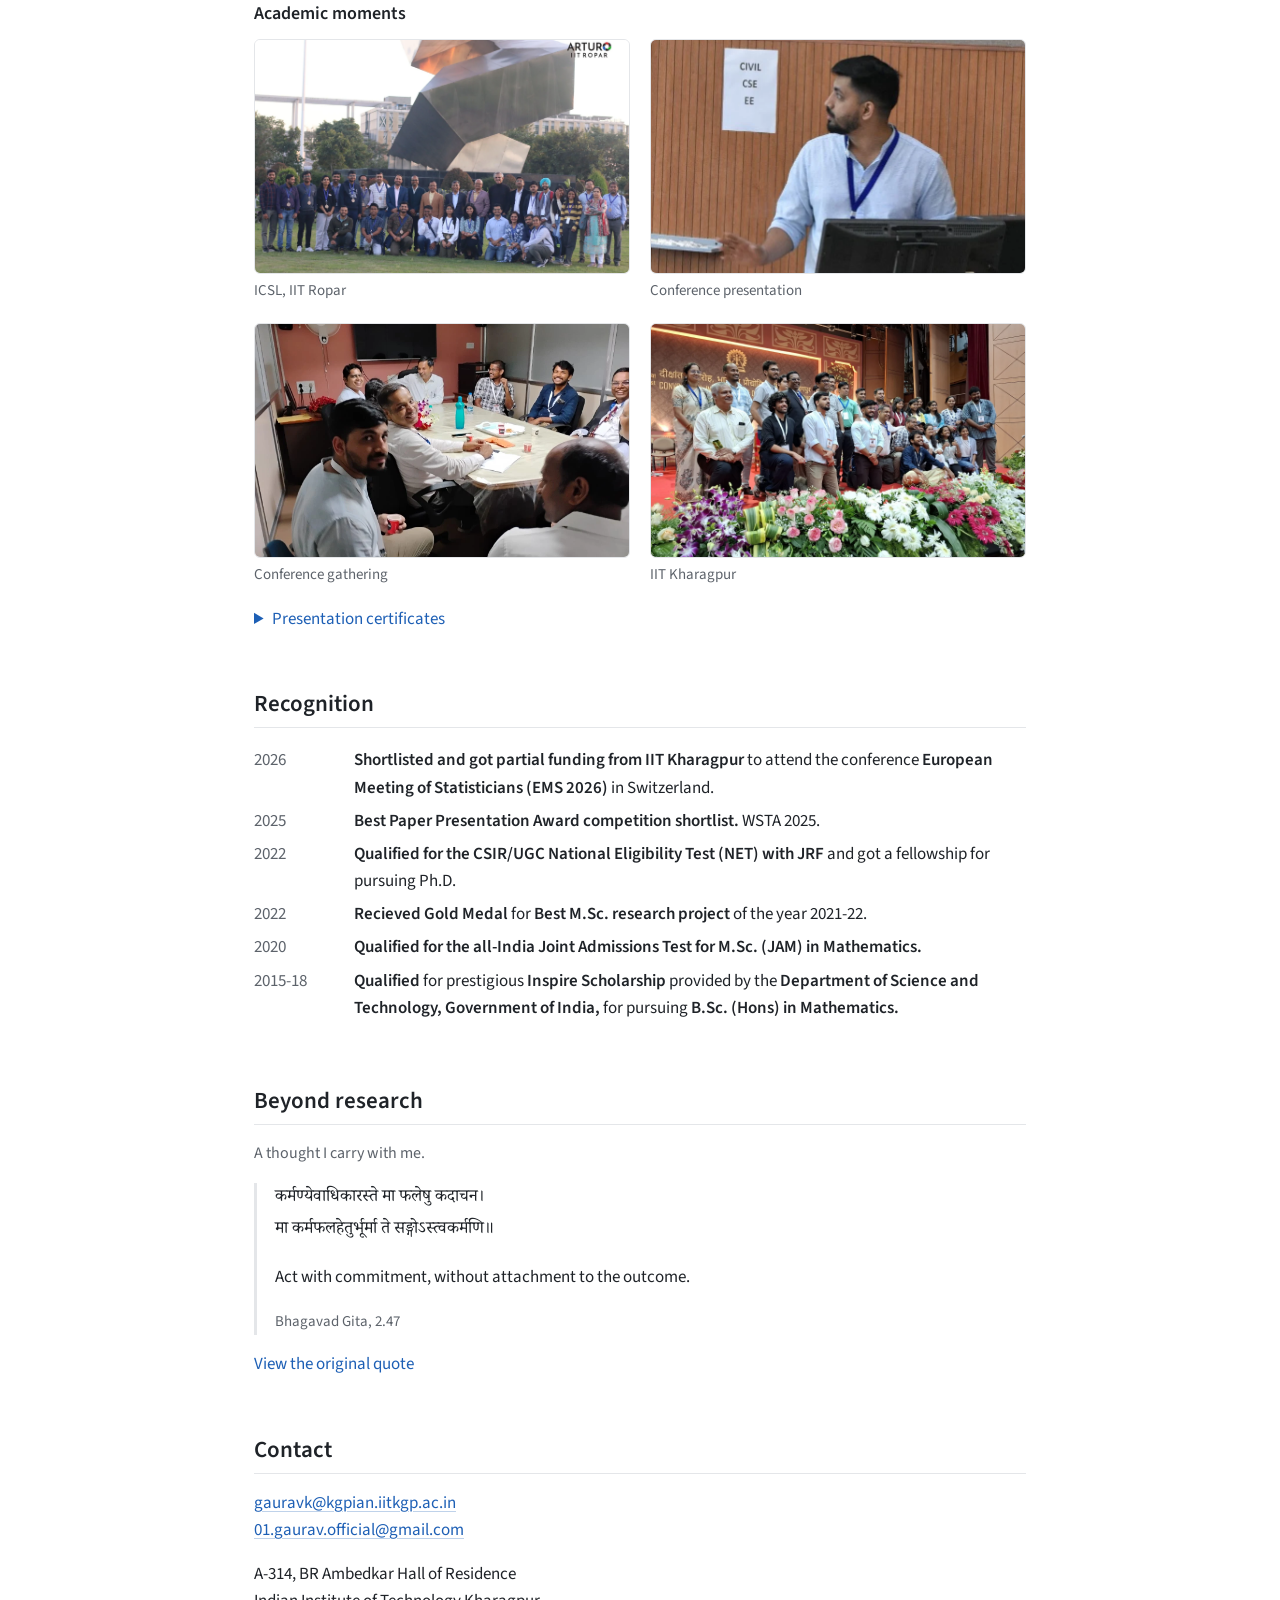
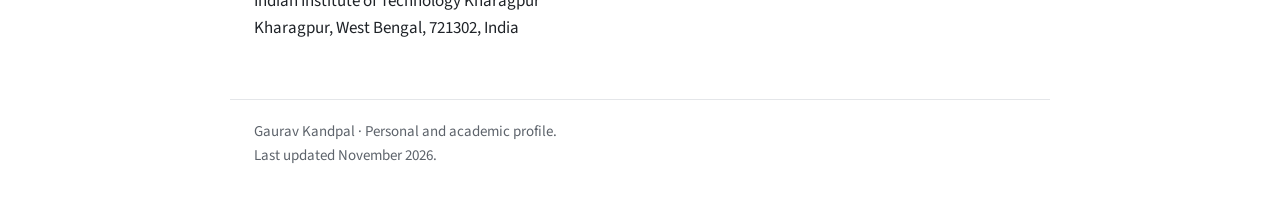
==== commit 85a90610: "Update index.html" ====
--- a/index.html
+++ b/index.html
@@ -45,7 +45,7 @@
         <div class="field field-red"><svg class="icon" aria-hidden="true"><use href="#icon-wave"/></svg><b>Information measures</b><span>Entropy, extropy, and goodness of fit</span></div><span class="multiply" aria-hidden="true">&times;</span>
         <div class="field field-violet"><svg class="icon" aria-hidden="true"><use href="#icon-model"/></svg><b>Directional statistics</b><span>Linear and directional data</span></div>
       </div><p class="field-flow"><svg class="icon flow-arrow" aria-hidden="true"><use href="#icon-arrow"/></svg><a class="pill" href="#publications">Journal articles</a><a class="pill" href="#resources">LaTeX templates</a><a class="pill pill-gold" href="#conferences">Conferences</a></p></div>
-      <p class="glance"><a href="#publications">2 journal articles</a> &middot; <a href="#conferences">2 conference presentations in 2026</a> &middot; <a href="#teaching">2 teaching assistantships</a></p>
+      <p class="glance"><a href="#publications">2 journal articles</a> &middot; <a href="#publications">3 ongoing research</a> &middot; <a href="#conferences">2 conference presentations in 2026</a> &middot; <a href="#teaching">2 teaching assistantships</a></p>
       <p class="links"><a href="mailto:gauravk@kgpian.iitkgp.ac.in">Email</a><a href="cv.html">CV</a><a href="https://scholar.google.com/citations?user=chG6Z4gAAAAJ&amp;hl=en&amp;oi=ao">Google Scholar</a><a href="https://www.linkedin.com/in/gauravk0228/">LinkedIn</a><a href="https://www.instagram.com/_gaurav_k_2801/">Instagram</a></p>
     </div>
   </div>
@@ -112,6 +112,13 @@
 }</pre></div></li>
   </ol>
 </section>
+<section id="publications"><h2>Ongoing Research</h2><p class="aside">Two journal articles communicated. Two other research works are ongoing.</p>
+<ul class="projects">
+    <li><b>A goodness-of-fit test for von Mises distribution using extropy measure</b> (Communicated).</li>
+    <li><b>A new testing for Rayleigh distribution using differential extropy</b> (Communicated).</li>
+    <li><b>Characterization based goodness-of-fit test for genralized Pareto distribution</b> (Preparing final draft).</li>  
+  </ul>
+</section>
 <section id="resources"><h2>Resources</h2><p class="aside">LaTeX templates from my academic toolkit.</p><div class="resources-grid">
   <article class="resource motion-card"><div class="resource-figure" data-document="Registration report"></div><div class="resource-body"><p class="resource-sub">IIT Kharagpur</p><h3><a href="https://drive.google.com/file/d/1v6lrARr4kvzVKteRxZ3k4sRyKNLY1w00/view?usp=sharing">Registration report</a><span class="resource-label">LaTeX</span></h3><p>A starting point for preparing a Ph.D. registration report.</p><ul class="tags"><li>LaTeX</li><li>Report</li><li>Overleaf</li></ul><a class="resource-link" href="https://drive.google.com/file/d/1v6lrARr4kvzVKteRxZ3k4sRyKNLY1w00/view?usp=sharing">Open template <svg class="icon" aria-hidden="true"><use href="#icon-out"/></svg></a></div></article>
   <article class="resource motion-card"><div class="resource-figure" data-document="Enhancement report"></div><div class="resource-body"><p class="resource-sub">IIT Kharagpur</p><h3><a href="https://drive.google.com/file/d/1tfnVivuXycW6bYRBl7GaI7mobEVwZPBt/view?usp=sharing">Enhancement report</a><span class="resource-label">LaTeX</span></h3><p>A template for organising a research enhancement report.</p><ul class="tags"><li>LaTeX</li><li>Report</li><li>Overleaf</li></ul><a class="resource-link" href="https://drive.google.com/file/d/1tfnVivuXycW6bYRBl7GaI7mobEVwZPBt/view?usp=sharing">Open template <svg class="icon" aria-hidden="true"><use href="#icon-out"/></svg></a></div></article>
@@ -120,7 +127,7 @@
 <section id="teaching"><h2>Teaching and talks</h2><h3>Teaching assistant</h3><p class="aside">Department of Mathematics, IIT Kharagpur.</p><ul class="dated"><li><span class="when">Autumn 2026</span><p><b>Probability and Statistics.</b> Dr. Prateep Chakraborty.</p></li><li><span class="when">Spring 2026</span><p><b>Computational Statistics.</b> Dr. Nitin Gupta.</p></li><li><span class="when">Spring 2025</span><p><b>Statistical Software Lab.</b> Dr. Swananda Khare.</p></li><li><span class="when">Autumn 2024</span><p><b>Stochastic Process and Finance.</b> Dr. Nitin Gupta.</p></li></ul><h3>Teaching experience</h3><ul class="dated"><li><span class="when">2022&ndash;23</span><p><b>Mathematics teacher, JAM 2023.</b> DIPS Academy, Jia Sarai, Delhi. October 2022&ndash;15 January 2023.</p></li><li><span class="when">2018&ndash;20</span><p><b>Home tutor, Classes XI and XII.</b> Part-time, Agarwal Academy, R.K. Puram, Delhi. June 2018&ndash;December 2020.</p></li></ul></section>
 <section id="education"><h2>Education</h2><ul class="dated"><li><span class="when">2023&ndash;present</span><p><b>Ph.D. in Statistics.</b> <a href="https://www.iitkgp.ac.in/">IIT Kharagpur</a>, West Bengal, India. Since July 2023.</p></li><li><span class="when">2020&ndash;22</span><p><b>M.Sc. in Mathematics.</b> <a href="https://iitpkd.ac.in/">IIT Palakkad</a>, Kerala, India. August 2020&ndash;April 2022.</p></li><li><span class="when">2015&ndash;18</span><p><b>B.Sc. (Hons) in Mathematics.</b> Deshbandhu College, University of Delhi. July 2015&ndash;April 2018.</p></li></ul></section>
 <section id="experience"><h2>Professional experience</h2><ul class="dated"><li><span class="when">2023</span><p><b>Junior Research Fellow, CSIR&ndash;EMR.</b> 17 January&ndash;30 April 2023.</p></li><li><span class="when">2020</span><p><b>Subject Matter Expert.</b> Evelyn Learning Private Limited. 15 May&ndash;30 October 2020.</p></li><li><span class="when">2018&ndash;20</span><p><b>Subject Matter Expert.</b> Chegg Inc. India. 1 July 2018&ndash;30 April 2020.</p></li></ul></section>
-<section id="conferences"><h2>Conferences and workshops</h2><h3>Paper presentations</h3><ul class="dated"><li><span class="when">24&ndash;28 Aug 2026</span><p><b>European Meeting of Statisticians (EMS 2026).</b> Università della Svizzera italiana Lugano, Switzerland.</p></li><li><span class="when">6&ndash;8 Mar 2025</span><p><b>International Conference on Statistical Learning (ICSL).</b> Department of Mathematics, IIT Ropar.</p></li><li><span class="when">23&ndash;25 Jan 2025</span><p><b>International Conference on Advanced Data Analytics and Statistics (ICADS).</b> Vimala College (Autonomous), Thrissur, in association with the Kerala Statistical Association.</p></li><li><span class="when">2025</span><p><b>Recent Trends in Statistical Theory and Applications (WSTA 2025).</b> Tenth International Webinar, jointly organised by ISF, ISPS, KSA, and the Department of Statistics and School of Physical and Mathematical Sciences, University of Kerala.</p></li></ul>
+<section id="conferences"><h2>Conferences and workshops</h2><h3>Paper presentations</h3><ul class="dated"><li><span class="when">24&ndash;28 Aug 2026</span><p><b>European Meeting of Statisticians (EMS 2026).</b> Università della Svizzera italiana Lugano, Switzerland.</p></li><li><span class="when">30 June&ndash;04 July 2026</span><p><b> WSTA 2026, </b>jointly organized by the International Statistics Fraternity (ISF), Indian Society for Probability and Statistics (ISPS), the Kerala Statistical Association (KSA), the Department of Statistics, University of Kerala and School of Physical and Mathematical Sciences, University of Kerala, Trivandrum, India.</p></li><li><span class="when">6&ndash;8 Mar 2025</span><p><b>International Conference on Statistical Learning (ICSL).</b> Department of Mathematics, IIT Ropar.</p></li><li><span class="when">23&ndash;25 Jan 2025</span><p><b>International Conference on Advanced Data Analytics and Statistics (ICADS).</b> Vimala College (Autonomous), Thrissur, in association with the Kerala Statistical Association.</p></li><li><span class="when">2025</span><p><b>Recent Trends in Statistical Theory and Applications (WSTA 2025).</b> Tenth International Webinar, jointly organised by ISF, ISPS, KSA, and the Department of Statistics and School of Physical and Mathematical Sciences, University of Kerala.</p></li></ul>
   <h3>Workshops and seminars</h3><ul class="dated"><li><span class="when">19&ndash;29 Sep 2026</span><p><b>Teaching Assistant</b> in the workshop on <b>Foundation of Statistics and Applications.</b> Department of Mathematics, IIT Kharagpur.</p></li><li><span class="when">13&ndash;25 May 2024</span><p><a href="https://www.atmschools.org/school/2024/AIS/spa"><b>Stochastic Processes and Applications.</b></a> National Centre for Mathematics, IIT Guwahati.</p></li><li><span class="when">Feb 2022</span><p><b>How many pentagons does a football have?</b> Departmental seminar, IIT Palakkad. Dr. Somnath Basu, IISER Kolkata.</p></li><li><span class="when">Dec 2020</span><p><b>History of Mathematics before the 16th Century.</b> Two-day workshop, National Academy of Sciences, India (NASI), Allahabad.</p></li><li><span class="when">Dec 2019</span><p><b>Finite Fields and Galois Theory.</b> Two-day workshop, NASI, Allahabad.</p></li></ul>
   <h3>Academic moments</h3><div class="gallery"><a href="gallery-01.webp" data-gallery data-caption="ICSL, IIT Ropar"><img src="gallery-01.webp" alt="Group photograph at ICSL, IIT Ropar" width="1400" height="933" loading="lazy"><span>ICSL, IIT Ropar</span></a><a href="gallery-03.webp" data-gallery data-caption="International conference presentation"><img src="gallery-03.webp" alt="Gaurav Kandpal presenting at an international conference" width="1400" height="933" loading="lazy"><span>Conference presentation</span></a><a href="gallery-05.webp" data-gallery data-caption="Conference gathering"><img src="gallery-05.webp" alt="Gaurav Kandpal with conference participants" width="1400" height="933" loading="lazy"><span>Conference gathering</span></a><a href="gallery-07.webp" data-gallery data-caption="Academic gathering at IIT Kharagpur"><img src="gallery-07.webp" alt="Academic gathering at IIT Kharagpur" width="1400" height="933" loading="lazy"><span>IIT Kharagpur</span></a></div>
   <details class="certificates"><summary>Presentation certificates</summary><div class="gallery certificate-grid"><a href="gallery-02.webp" data-gallery data-caption="ICSL 2025: paper presentation"><img src="gallery-02.webp" alt="ICSL 2025 presentation certificate" loading="lazy"><span>ICSL 2025</span></a><a href="gallery-04.webp" data-gallery data-caption="WSTA 2025: paper presentation"><img src="gallery-04.webp" alt="WSTA 2025 presentation certificate" loading="lazy"><span>WSTA 2025</span></a><a href="gallery-06.webp" data-gallery data-caption="WSTA 2025: best-paper shortlist"><img src="gallery-06.webp" alt="Certificate confirming shortlisting for the WSTA Best Paper Presentation Award competition" loading="lazy"><span>WSTA best-paper shortlist</span></a><a href="gallery-08.webp" data-gallery data-caption="ICADS 2025: paper presentation"><img src="gallery-08.webp" alt="ICADS 2025 presentation certificate" loading="lazy"><span>ICADS 2025</span></a></div></details>
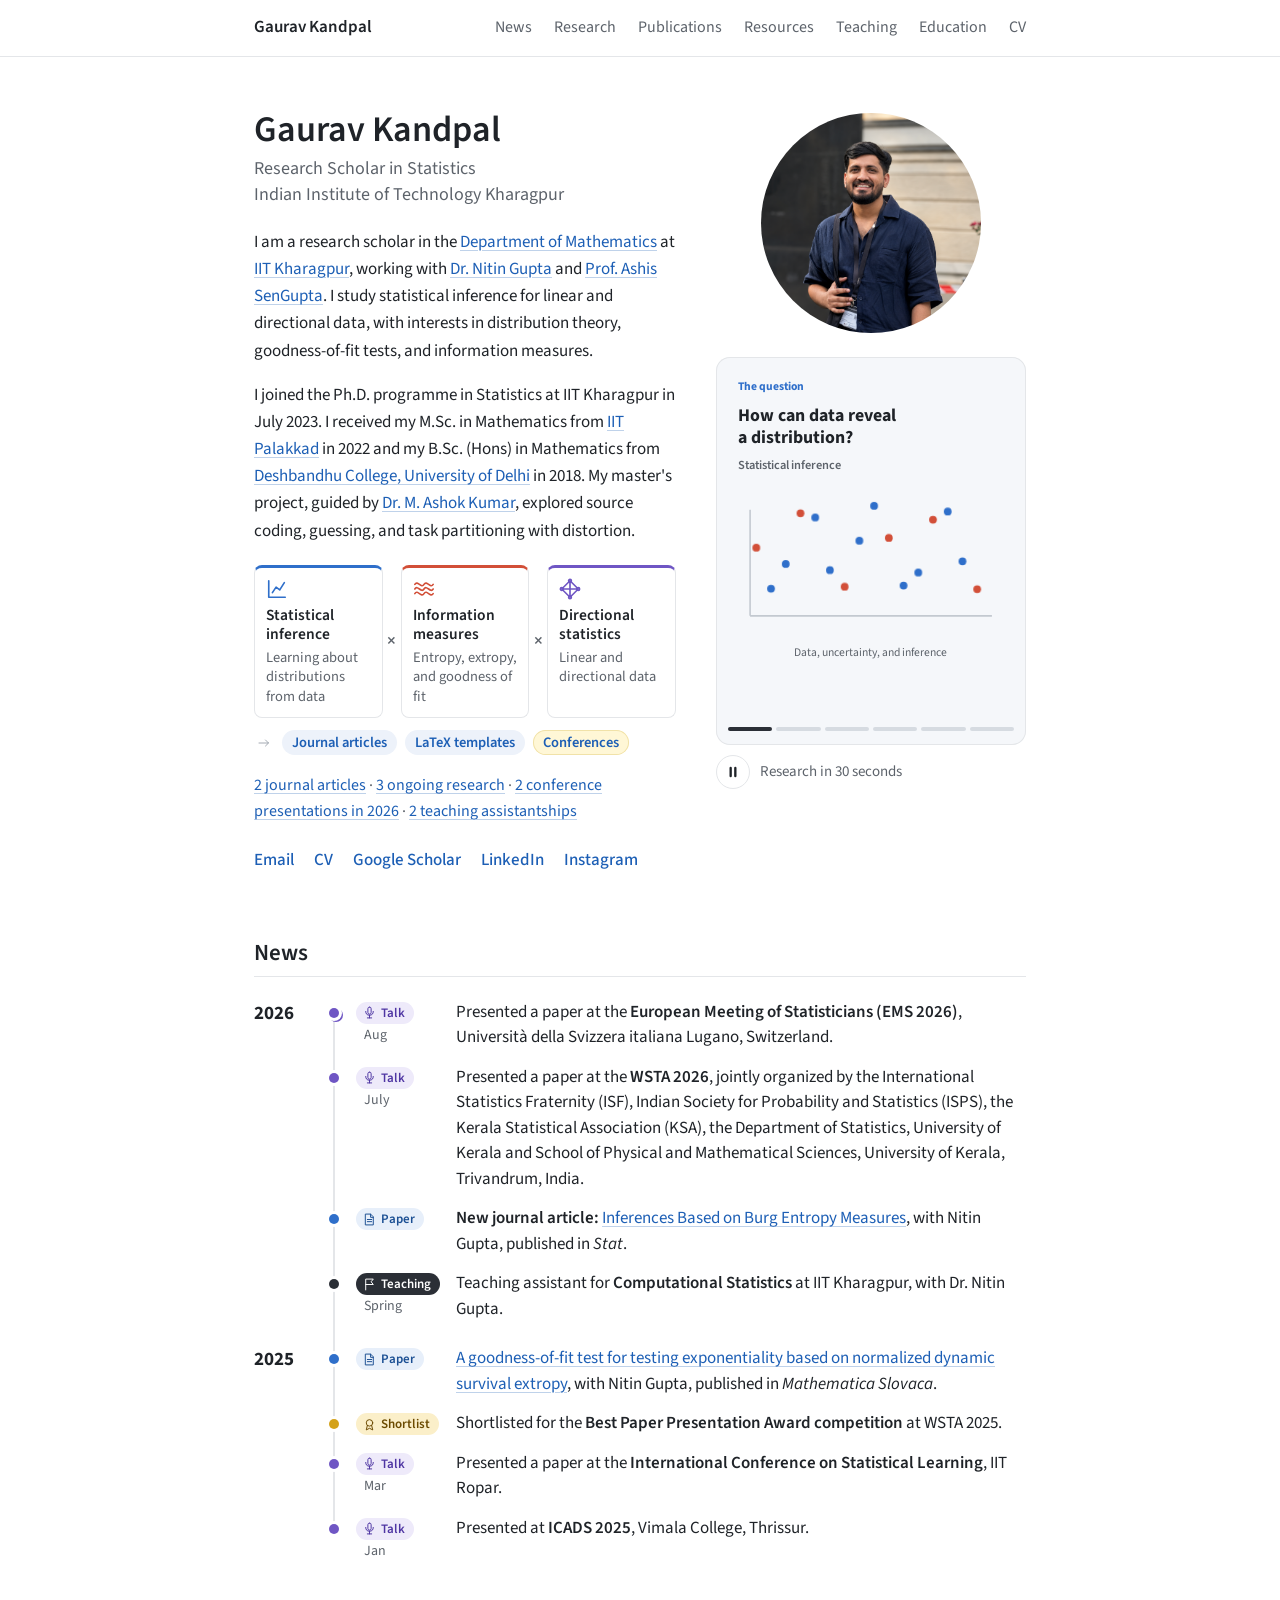
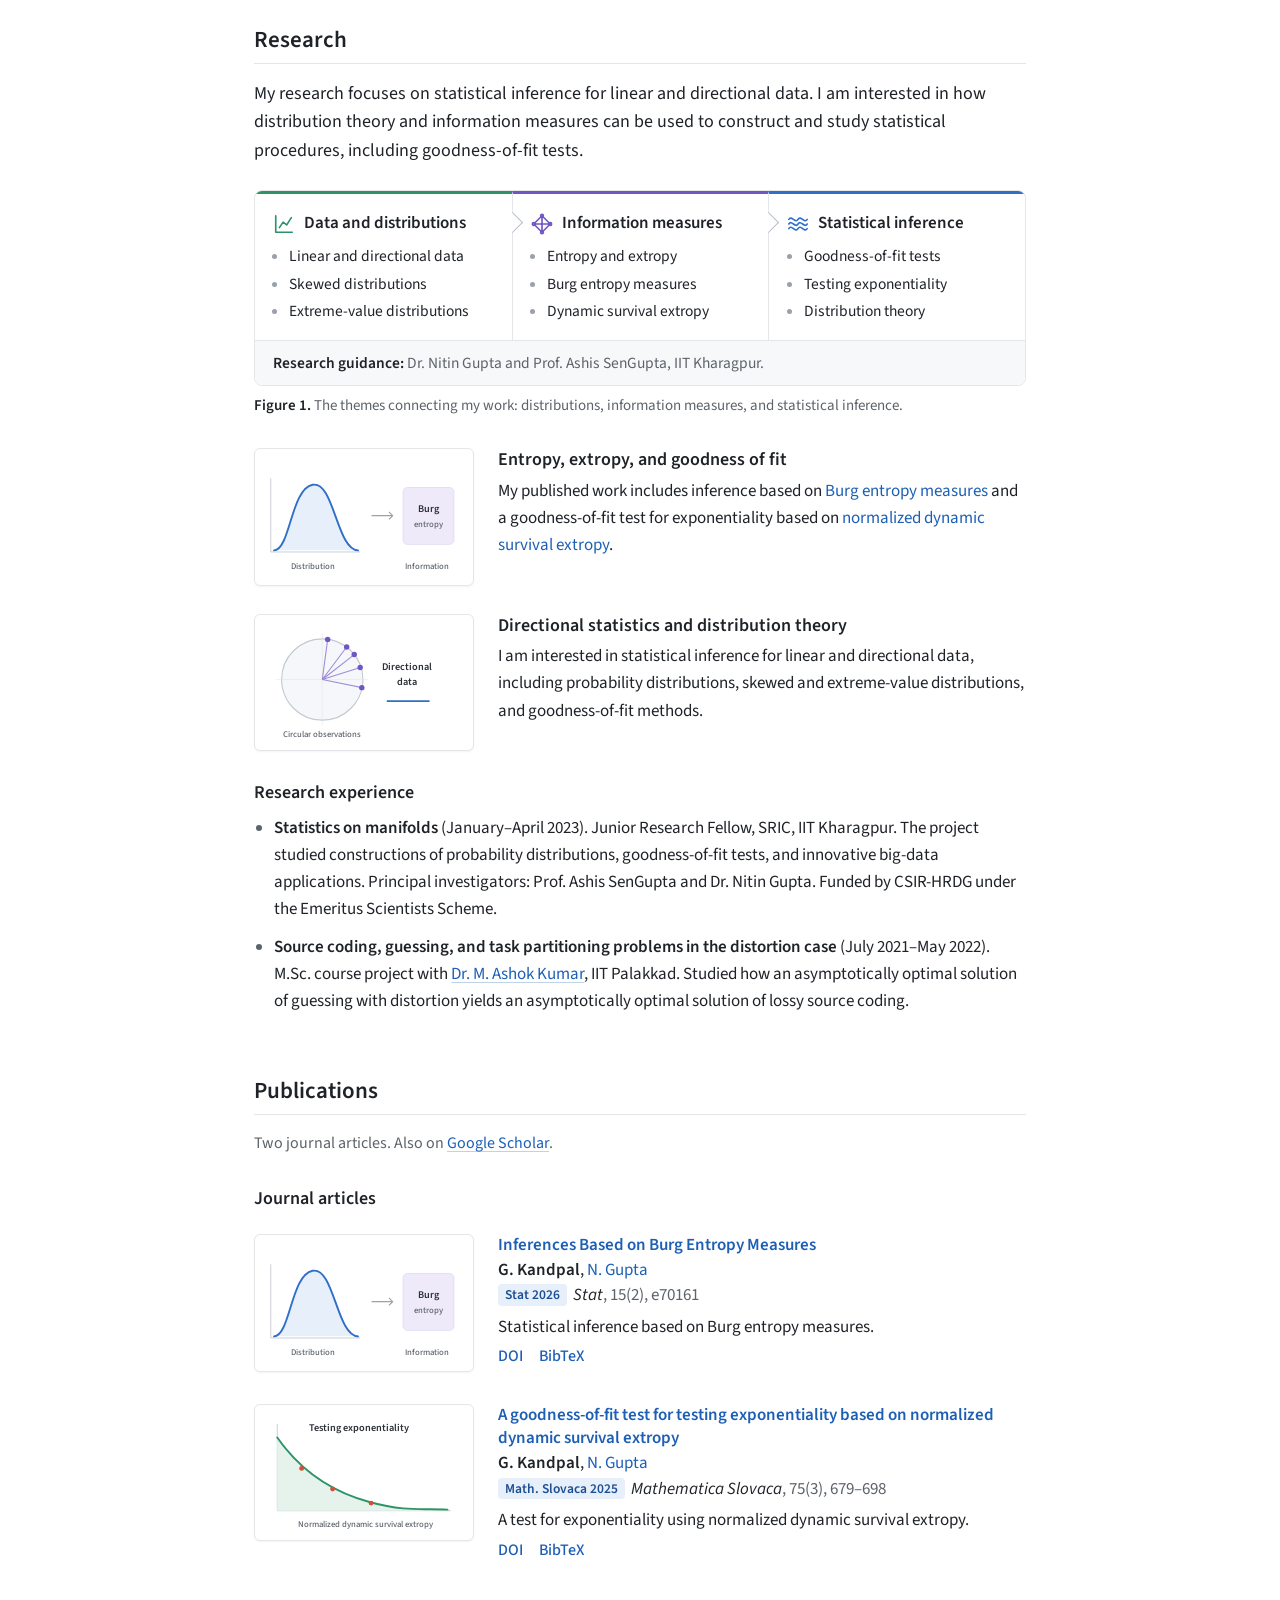
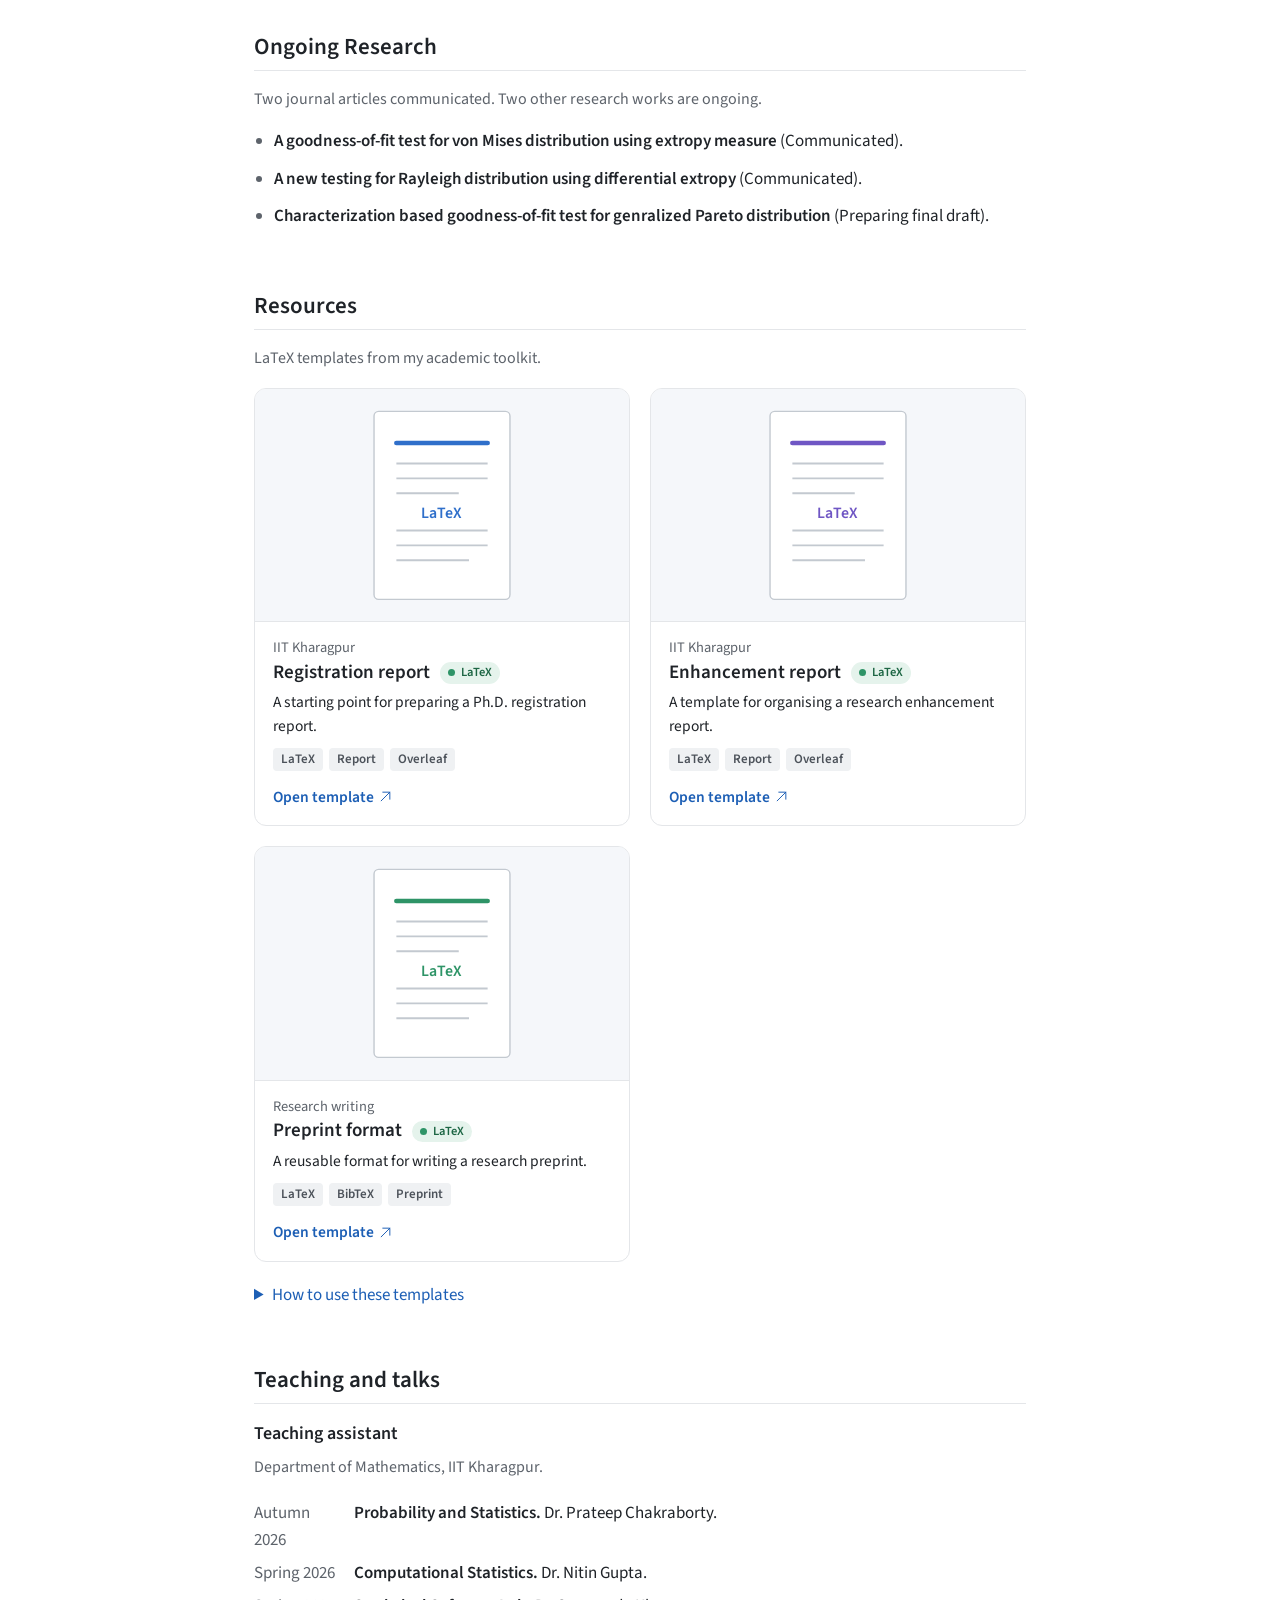
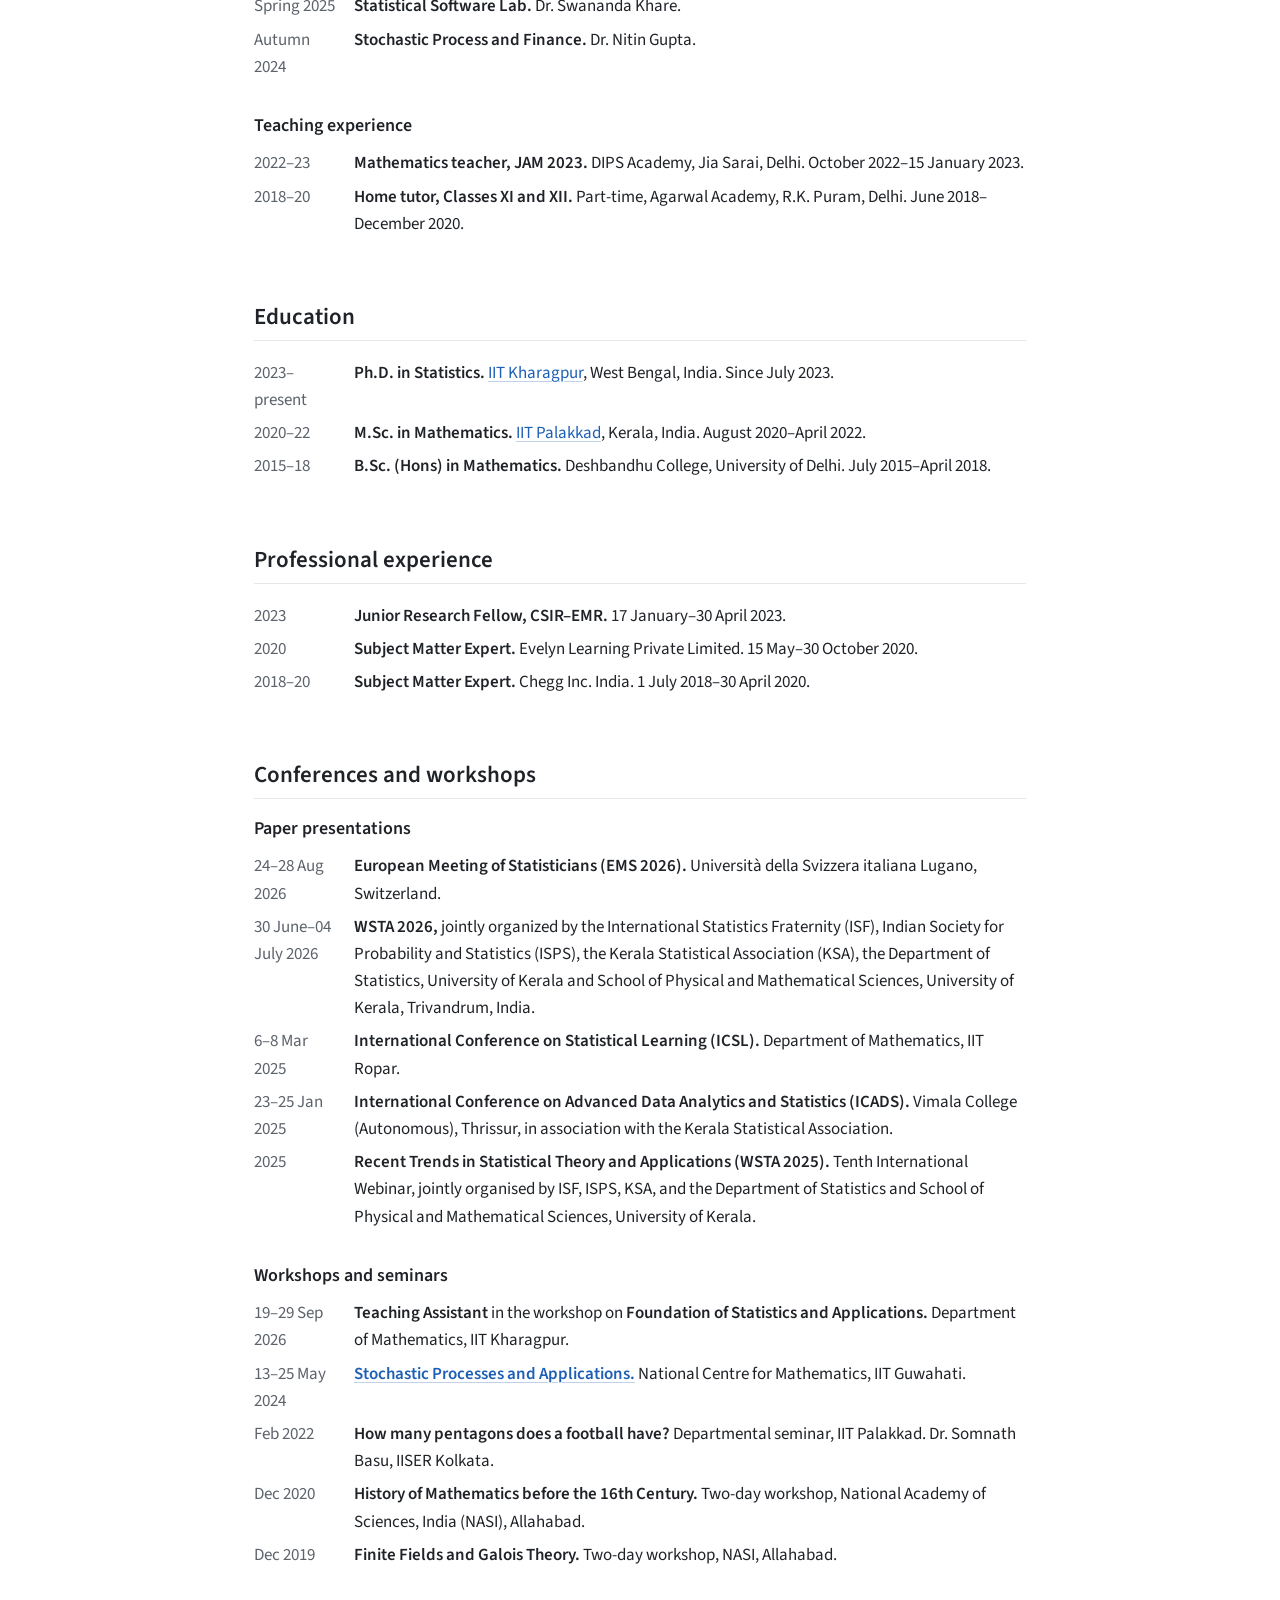
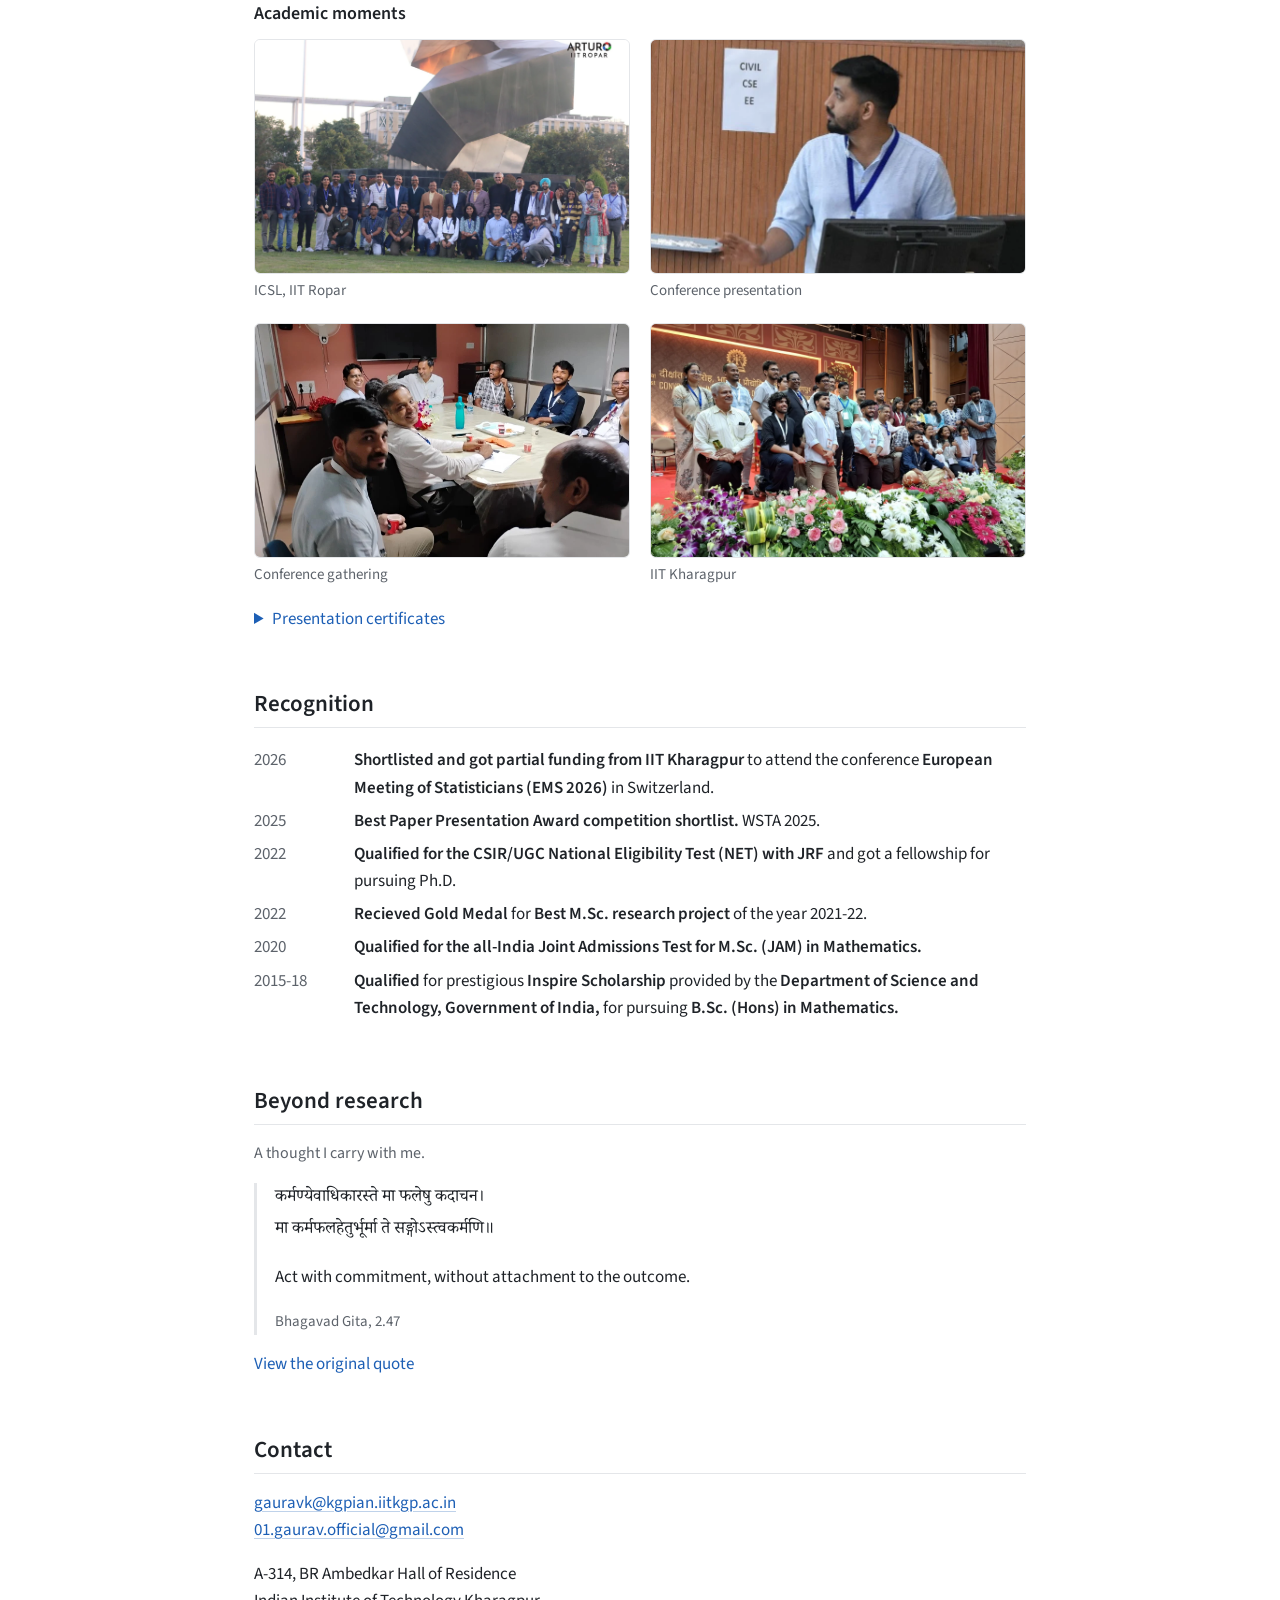
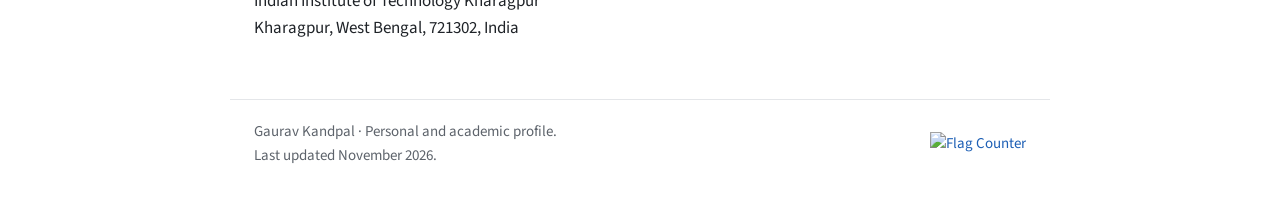
==== commit 3d636731: "Update index.html" ====
--- a/index.html
+++ b/index.html
@@ -134,6 +134,19 @@
 </section>
 <section id="awards"><h2>Recognition</h2><ul class="dated"><li><span class="when">2026</span><p><b>Shortlisted and got partial funding from IIT Kharagpur</b> to attend the conference <b>European Meeting of Statisticians (EMS 2026)</b> in Switzerland.</p></li><li><span class="when">2025</span><p><b>Best Paper Presentation Award competition shortlist.</b> WSTA 2025.</p></li><li><span class="when">2022</span><p><b>Qualified for the CSIR/UGC National Eligibility Test (NET) with JRF</b> and got a fellowship for pursuing Ph.D.</p></li><li><span class="when">2022</span><p><b>Recieved Gold Medal</b> for <b>Best M.Sc. research project</b> of the year 2021-22.</p></li><li><span class="when">2020</span><p><b>Qualified for the all-India Joint Admissions Test for M.Sc. (JAM) in Mathematics.</b></p></li><li><span class="when">2015-18</span><p><b>Qualified</b> for prestigious <b>Inspire Scholarship</b> provided by the <b>Department of Science and Technology, Government of India,</b> for pursuing <b>B.Sc. (Hons) in Mathematics.</b></p></li></ul></section><section id="personal"><h2>Beyond research</h2><p class="aside">A thought I carry with me.</p><blockquote><p lang="sa">कर्मण्येवाधिकारस्ते मा फलेषु कदाचन।<br>मा कर्मफलहेतुर्भूर्मा ते सङ्गोऽस्त्वकर्मणि॥</p><p>Act with commitment, without attachment to the outcome.</p><cite>Bhagavad Gita, 2.47</cite></blockquote><a href="assets/quote.webp" data-gallery data-caption="Quote for my life">View the original quote</a></section>
 <section id="contact"><h2>Contact</h2><p><a href="mailto:gauravk@kgpian.iitkgp.ac.in">gauravk@kgpian.iitkgp.ac.in</a><br><a href="mailto:01.gaurav.official@gmail.com">01.gaurav.official@gmail.com</a></p><address>A-314, BR Ambedkar Hall of Residence<br>Indian Institute of Technology Kharagpur<br>Kharagpur, West Bengal, 721302, India</address></section>
-</main><footer class="wrap foot"><p>Gaurav Kandpal &middot; Personal and academic profile.<br>Last updated November 2026.</p></footer>
+</main><footer class="wrap foot" style="display: flex; justify-content: space-between; align-items: center; gap: 20px; flex-wrap: wrap;">
+  <p style="margin: 0;">
+    Gaurav Kandpal &middot; Personal and academic profile.<br>
+    Last updated November 2026.
+  </p>
+
+  <a href="https://info.flagcounter.com/reQt" style="margin-left: auto;">
+    <img
+      src="https://s05.flagcounter.com/count2/reQt/bg_F9FFE8/txt_000500/border_2316CC/columns_3/maxflags_20/viewers_0/labels_0/pageviews_0/flags_0/percent_0/"
+      alt="Flag Counter"
+      style="display: block; max-width: 100%; height: auto; border: 0;"
+    >
+  </a>
+</footer>
 <dialog id="photo-dialog" aria-labelledby="photo-caption"><button type="button" class="dialog-close" aria-label="Close photograph" title="Close photograph">&times;</button><img id="photo-full" alt=""><p id="photo-caption"></p></dialog>
 </body></html>
